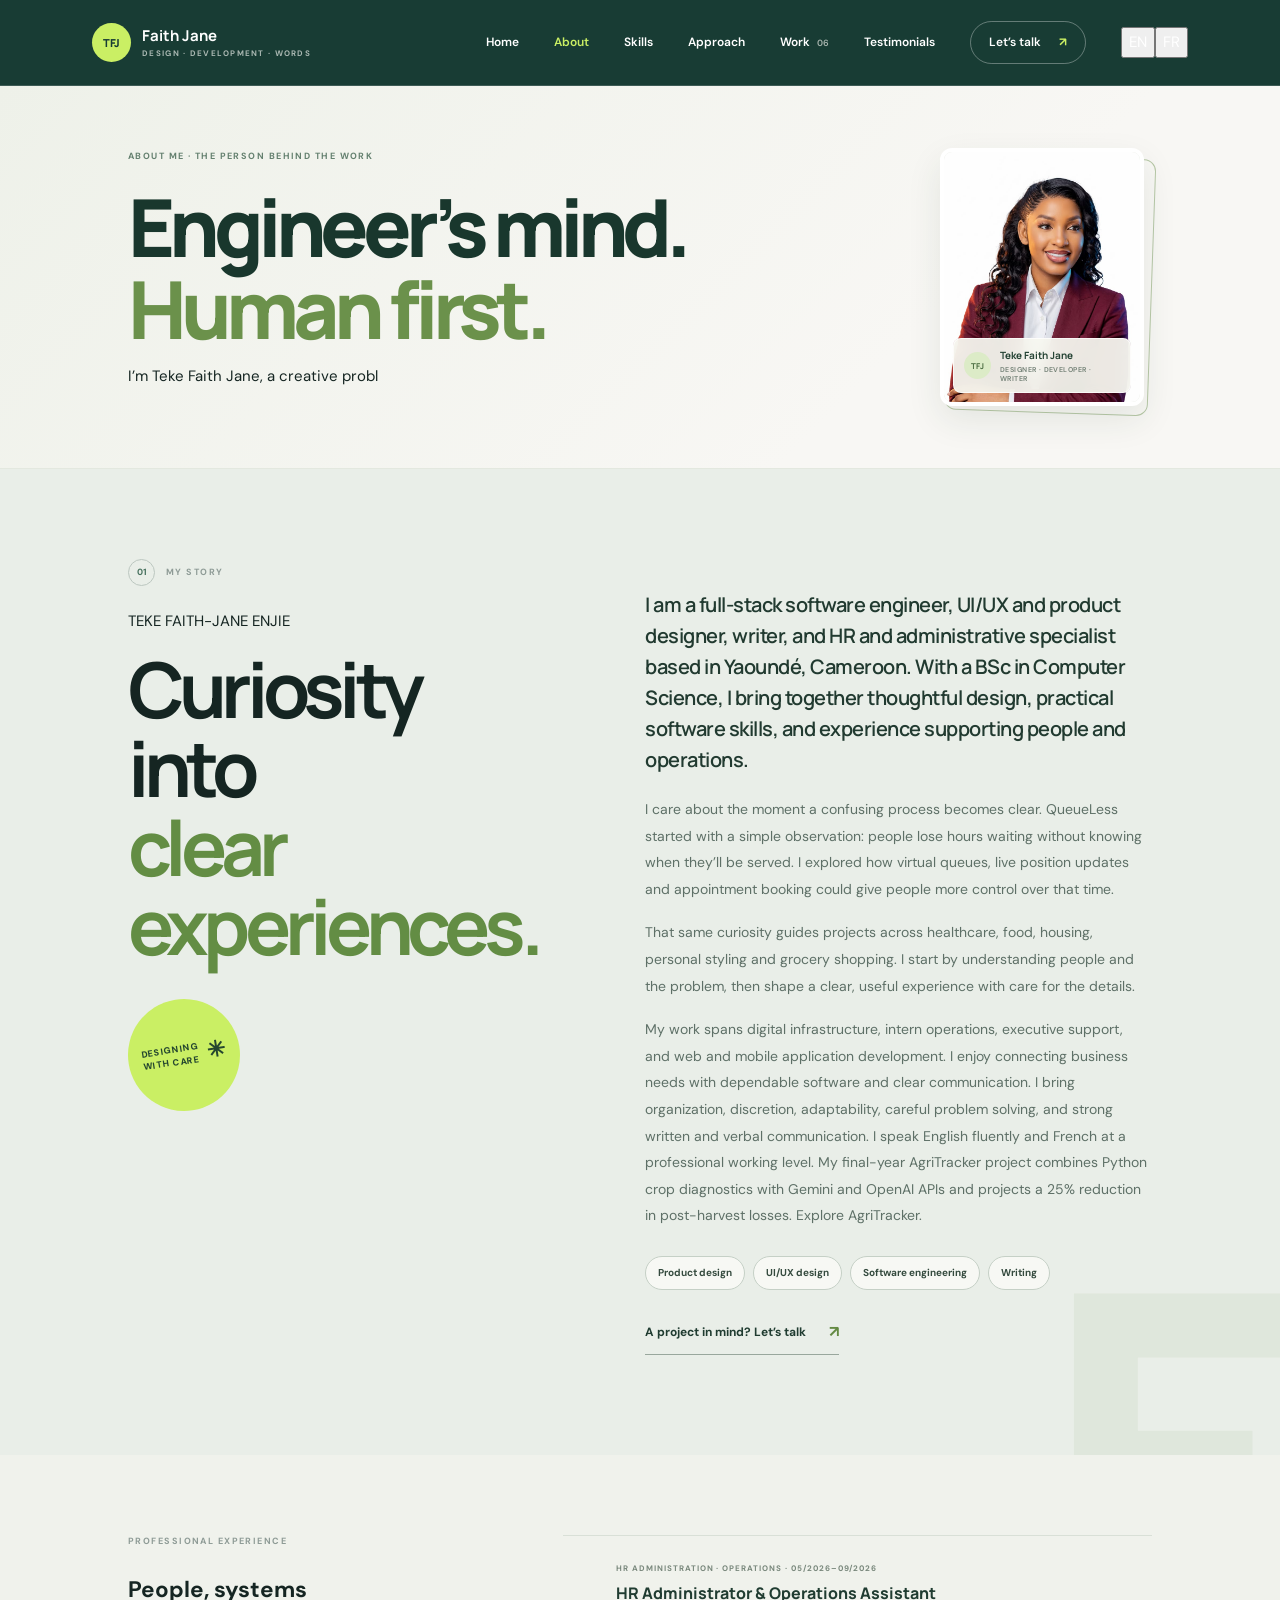
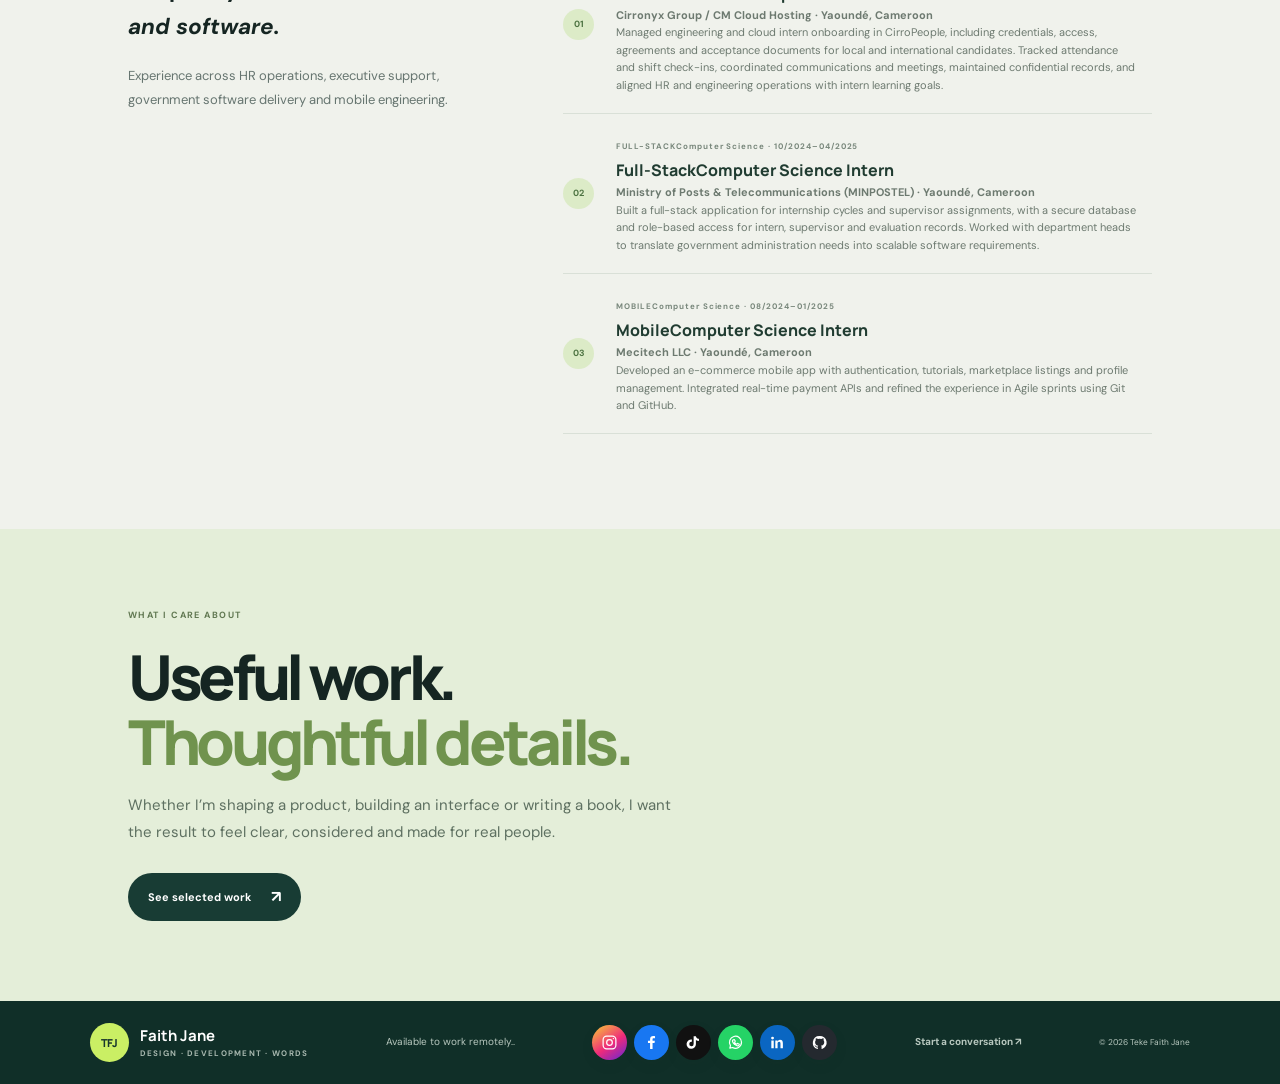
==== about.html @ 8a15871f "Add portfolio website" ====
<!doctype html><html lang="en"><head><meta charset="utf-8"><meta name="viewport" content="width=device-width, initial-scale=1"><meta name="theme-color" content="#183c34"><meta name="description" content="Learn about Teke Faith Jane, herComputer Science, HR administration and operations experience."><title>About — Teke Faith Jane</title><link rel="preconnect" href="https://fonts.googleapis.com"><link rel="preconnect" href="https://fonts.gstatic.com" crossorigin><link href="https://fonts.googleapis.com/css2?family=DM+Sans:wght@400;500;600;700&family=Manrope:wght@400;500;600;700;800&display=swap" rel="stylesheet"><link rel="stylesheet" href="style.css"><script>try{document.documentElement.lang=localStorage.getItem("portfolio-language")==="fr"?"fr":"en-GB"}catch(e){document.documentElement.lang="en-GB"}</script></head><body><header class="site-header"><a class="brand" href="index.html"><span class="brand-mark">TFJ</span><span class="brand-name">Faith Jane<small>DESIGN · DEVELOPMENT · WORDS</small></span></a><button class="menu-toggle" aria-label="Open navigation" aria-expanded="false" aria-controls="site-nav"><span></span><span></span></button><nav class="site-nav" id="site-nav"><a href="index.html">Home</a><a href="about.html" aria-current="page">About</a><a href="skills.html">Skills</a><a href="approach.html">Approach</a><a href="work.html">Work <span>06</span></a><a href="testimonials.html">Testimonials</a><a class="nav-cta" href="contact.html">Let’s talk <b>↗</b></a></nav></header><main><section class="page-hero about-hero"><div class="about-hero-copy"><p class="eyebrow">ABOUT ME · THE PERSON BEHIND THE WORK</p><h1>Engineer’s mind.<br><em>Human first.</em></h1><p class="about-intro-typewriter" aria-label="I&rsquo;m Teke Faith Jane, a creative problem solver working across product design, software development and writing."><span class="typewriter-text" data-fr="Je suis Teke Faith Jane, créative et conceptrice de solutions, spécialisée en design produit, développement logiciel et écriture." aria-hidden="true">I&rsquo;m Teke Faith Jane, a creative problem solver working across product design, software development and writing.</span><span class="typewriter-cursor" aria-hidden="true"></span></p></div><div class="about-profile"><div class="about-profile-orbit"></div><figure class="about-profile-photo"><img src="assets/faith-jane-portrait.jpg" alt="Portrait of Teke Faith Jane, product designer and developer" onerror="this.parentElement.classList.add('portrait-missing')"><figcaption><span>TFJ</span><span>Teke Faith Jane<small>DESIGNER · DEVELOPER · WRITER</small></span></figcaption></figure><span class="about-profile-note">Thoughtful by design <b>✳</b></span></div></section><section class="about section-wrap"><div class="about-heading"><p class="eyebrow"><span class="section-number">01</span> MY STORY</p><p class="about-full-name">TEKE FAITH-JANE ENJIE</p><h2>Curiosity into<br><em>clear experiences.</em></h2><div class="about-stamp"><span>DESIGNING<br>WITH CARE</span><b>✳</b></div></div><div class="about-copy"><p class="about-lead">I am a full-stack software engineer, UI/UX and product designer, writer, and HR and administrative specialist based in Yaoundé, Cameroon. With a BSc in Computer Science, I bring together thoughtful design, practical software skills, and experience supporting people and operations.</p><p>I care about the moment a confusing process becomes clear. QueueLess started with a simple observation: people lose hours waiting without knowing when they’ll be served. I explored how virtual queues, live position updates and appointment booking could give people more control over that time.</p><p>That same curiosity guides projects across healthcare, food, housing, personal styling and grocery shopping. I start by understanding people and the problem, then shape a clear, useful experience with care for the details.</p><p>My work spans digital infrastructure, intern operations, executive support, and web and mobile application development. I enjoy connecting business needs with dependable software and clear communication. I bring organization, discretion, adaptability, careful problem solving, and strong written and verbal communication. I speak English fluently and French at a professional working level. My final-year AgriTracker project  combines Python crop diagnostics with Gemini and OpenAI APIs and projects a 25% reduction in post-harvest losses. <a class="project-inline-link" href="https://agritracker.nichesite.org" target="_blank" rel="noopener noreferrer">Explore AgriTracker</a>.</p><div class="skill-list"><span>Product design</span><span>UI/UX design</span><span>Software engineering</span><span>Writing</span></div><a class="inline-link" href="contact.html">A project in mind? Let’s talk <span>↗</span></a></div></section><section class="experience section-wrap" id="professional-experience"><div><p class="eyebrow">PROFESSIONAL EXPERIENCE</p><h2>People, systems<br><em>and software.</em></h2><p class="heading-note">Experience across HR operations, executive support, government software delivery and mobile engineering.</p></div><div class="experience-list about-experience"><article><span class="experience-mark">01</span><div><small>HR ADMINISTRATION · OPERATIONS · 05/2026–09/2026</small><h3>HR Administrator &amp; Operations Assistant</h3><p><strong>Cirronyx Group / CM Cloud Hosting · Yaoundé, Cameroon</strong></p><p>Managed engineering and cloud intern onboarding in CirroPeople, including credentials, access, agreements and acceptance documents for local and international candidates. Tracked attendance and shift check-ins, coordinated communications and meetings, maintained confidential records, and aligned HR and engineering operations with intern learning goals.</p></div></article><article><span class="experience-mark">02</span><div><small>FULL-STACKComputer Science · 10/2024–04/2025</small><h3>Full-StackComputer Science Intern</h3><p><strong>Ministry of Posts &amp; Telecommunications (MINPOSTEL) · Yaoundé, Cameroon</strong></p><p>Built a full-stack application for internship cycles and supervisor assignments, with a secure database and role-based access for intern, supervisor and evaluation records. Worked with department heads to translate government administration needs into scalable software requirements.</p></div></article><article><span class="experience-mark">03</span><div><small>MOBILEComputer Science · 08/2024–01/2025</small><h3>MobileComputer Science Intern</h3><p><strong>Mecitech LLC · Yaoundé, Cameroon</strong></p><p>Developed an e-commerce mobile app with authentication, tutorials, marketplace listings and profile management. Integrated real-time payment APIs and refined the experience in Agile sprints using Git and GitHub.</p></div></article></div></section><section class="about-callout"><p class="eyebrow">WHAT I CARE ABOUT</p><h2>Useful work.<br><em>Thoughtful details.</em></h2><p>Whether I’m shaping a product, building an interface or writing a book, I want the result to feel clear, considered and made for real people.</p><a class="button button-dark" href="work.html">See selected work <span>↗</span></a></section></main><footer class="site-footer"><a class="brand" href="index.html"><span class="brand-mark">TFJ</span><span class="brand-name">Faith Jane<small>DESIGN · DEVELOPMENT · WORDS</small></span></a><span>Avaliable to work remotely..</span><div class="footer-social" aria-label="Social media profiles"><a class="social-icon icon-instagram" href="https://www.instagram.com/" target="_blank" rel="noopener noreferrer" aria-label="Instagram — update to your profile" title="Instagram"><svg viewBox="0 0 24 24" aria-hidden="true"><rect x="3" y="3" width="18" height="18" rx="5"/><circle cx="12" cy="12" r="4"/><circle class="social-dot" cx="17.5" cy="6.5" r="1"/></svg></a><a class="social-icon icon-facebook" href="https://www.facebook.com/" target="_blank" rel="noopener noreferrer" aria-label="Facebook — update to your profile" title="Facebook"><svg viewBox="0 0 24 24" aria-hidden="true"><path d="M13.5 21v-8.2h2.8l.4-3.2h-3.2V7.5c0-.9.3-1.6 1.6-1.6H17V3.1c-.4-.1-1.4-.2-2.6-.2-2.6 0-4.4 1.6-4.4 4.5v2.2H7v3.2h3V21z"/></svg></a><a class="social-icon icon-tiktok" href="https://www.tiktok.com/" target="_blank" rel="noopener noreferrer" aria-label="TikTok — update to your profile" title="TikTok"><svg viewBox="0 0 24 24" aria-hidden="true"><path d="M15.4 3h-3.2v11.1a3.1 3.1 0 1 1-2.5-3.05V7.8a6.6 6.6 0 1 0 5.7 6.5V8.6a8.1 8.1 0 0 0 4.3 1.3V6.7c-2.3 0-4.1-1.6-4.3-3.7Z"/></svg></a><a class="social-icon icon-whatsapp" href="https://wa.me/237674329913" target="_blank" rel="noopener noreferrer" aria-label="WhatsApp Faith" title="WhatsApp"><svg viewBox="0 0 24 24" aria-hidden="true"><path d="M20.5 11.7a8.5 8.5 0 0 1-12.6 7.4L4 20l.9-3.7a8.5 8.5 0 1 1 15.6-4.6Z"/><path d="M9 8.5c.2-.5.5-.5.8-.5h.5c.2 0 .4.1.5.4l.8 1.8c.1.2.1.4-.1.6l-.6.7c-.2.2-.2.4-.1.6.6 1 1.4 1.8 2.5 2.3.2.1.4.1.6-.1l.8-.9c.2-.2.4-.2.6-.1l1.7.8c.3.1.4.3.4.5 0 .3-.2 1.1-.7 1.5-.5.5-1.2.7-1.9.6-1-.1-2.4-.6-4-2-1.8-1.5-2.8-3.4-3-4.3-.2-.8.1-1.5.5-1.9Z"/></svg></a><a class="social-icon icon-linkedin" href="https://www.linkedin.com/" target="_blank" rel="noopener noreferrer" aria-label="LinkedIn — update to your profile" title="LinkedIn"><svg viewBox="0 0 24 24" aria-hidden="true"><path d="M5 3.8a2 2 0 1 0 0 4 2 2 0 0 0 0-4ZM3.3 9h3.4v11H3.3zm5.6 0h3.2v1.5h.1A3.5 3.5 0 0 1 15.4 8c3.5 0 4.2 2.3 4.2 5.3V20h-3.4v-5.9c0-1.4 0-3.1-1.9-3.1s-2.2 1.5-2.2 3V20H8.9z"/></svg></a><a class="social-icon icon-github" href="https://github.com/" target="_blank" rel="noopener noreferrer" aria-label="GitHub — update to your profile" title="GitHub"><svg viewBox="0 0 24 24" aria-hidden="true"><path d="M12 2.8a9.5 9.5 0 0 0-3 18.5c.5.1.7-.2.7-.5v-1.8c-2.8.6-3.4-1.2-3.4-1.2-.4-1.1-1.1-1.4-1.1-1.4-.9-.6.1-.6.1-.6 1 .1 1.5 1 1.5 1 .9 1.5 2.3 1.1 2.9.8.1-.6.4-1.1.6-1.3-2.2-.3-4.5-1.1-4.5-4.8 0-1.1.4-2 1-2.7-.1-.3-.4-1.3.1-2.7 0 0 .8-.3 2.8 1a9.7 9.7 0 0 1 5.1 0c2-1.3 2.8-1 2.8-1 .5 1.4.2 2.4.1 2.7.6.7 1 1.6 1 2.7 0 3.7-2.3 4.5-4.5 4.8.4.3.7.9.7 1.8v2.7c0 .3.2.6.7.5A9.5 9.5 0 0 0 12 2.8z"/></svg></a></div><a href="contact.html">Start a conversation ↗</a><small>© <span id="year"></span> Teke Faith Jane</small></footer><script src="script.js"></script></body></html>
---- style.css ----
@import url('https://fonts.googleapis.com/css2?family=DM+Sans:wght@400;500;600;700&family=Manrope:wght@400;500;600;700;800&display=swap');
:root{--paper:#f8f7f4;--ink:#152522;--muted:#667570;--line:#d9dfd9;--accent:#caef64;--forest:#183c34;--display:'Manrope',sans-serif;--sans:'DM Sans',sans-serif;--serif:Georgia,serif;color-scheme:light;scroll-behavior:smooth}
*{box-sizing:border-box}body{margin:0;background:var(--paper);color:var(--ink);font:400 15px/1.65 var(--sans);-webkit-font-smoothing:antialiased}a{color:inherit;text-decoration:none}button,input,textarea{font:inherit}button{color:inherit}.site-header{position:absolute;z-index:10;top:0;left:0;width:100%;height:86px;display:flex;align-items:center;justify-content:space-between;padding:0 clamp(24px,7.2vw,112px);border-bottom:1px solid #ffffff29;color:#fff}.brand{display:flex;align-items:center;gap:11px}.brand-mark{width:39px;height:39px;display:grid;place-items:center;border-radius:50%;background:var(--accent);color:var(--forest);font:800 11px var(--display);letter-spacing:-.05em}.brand-name{font:700 15px/1.15 var(--display)}.brand-name small{display:block;margin-top:4px;color:#aab8b2;font:700 8px var(--sans);letter-spacing:.16em}.site-nav{display:flex;align-items:center;gap:35px}.site-nav>a{font-size:12px;font-weight:600;transition:color .2s}.site-nav>a:hover{color:var(--accent)}.site-nav>a span{margin-left:4px;color:#a9b5af;font-size:9px}.site-nav .nav-cta{padding:11px 18px;border:1px solid #ffffff54;border-radius:30px}.nav-cta b{margin-left:15px;color:var(--accent)}.menu-toggle{display:none}
.hero{position:relative;min-height:710px;display:grid;grid-template-columns:1.05fr .95fr;align-items:center;gap:5%;padding:135px clamp(24px,10vw,155px) 100px;overflow:hidden;background:var(--forest);color:#fff}.hero:before{content:'';position:absolute;inset:0;background:radial-gradient(ellipse at 82% 46%,#316354 0,transparent 43%),linear-gradient(125deg,transparent 58%,#102c25 58%);pointer-events:none}.hero-content,.hero-art{position:relative;z-index:1}.eyebrow{margin:0 0 23px;color:#8e9b96;font:700 9px/1.5 var(--sans);letter-spacing:.16em}.hero-eyebrow{color:#d2ddd7}.status-dot{display:inline-block;width:7px;height:7px;margin-right:7px;border-radius:50%;background:var(--accent);box-shadow:0 0 0 4px #caef6425}.hero-eyebrow i{margin:0 8px;color:#789088;font-style:normal}.hero h1{max-width:680px;margin:0;font:700 clamp(58px,7.2vw,102px)/.99 var(--display);letter-spacing:-.075em}.hero h1 em{color:var(--accent);font-style:normal}.hero-lede{max-width:520px;margin:26px 0 0;color:#c1ceca;font-size:16px;line-height:1.8}.hero-lede strong{color:white}.hero-actions{display:flex;flex-wrap:wrap;gap:12px;margin-top:31px}.button{min-height:48px;display:inline-flex;align-items:center;justify-content:center;gap:20px;padding:0 19px;border:1px solid transparent;border-radius:30px;font-size:11px;font-weight:700;transition:transform .25s,background .25s,color .25s,box-shadow .25s;cursor:pointer}.button:hover{transform:translateY(-3px);box-shadow:0 12px 28px #0003}.button span{font-size:16px}.button-lime{background:var(--accent);color:#183c34}.button-lime:hover{background:#daf791}.button-outline{border-color:#ffffff55;color:#fff}.button-outline:hover{background:#ffffff12}.hero-foot{display:flex;flex-wrap:wrap;gap:24px;margin-top:48px;color:#9db0a8;font-size:9px;font-weight:700;letter-spacing:.12em}.hero-art{min-height:480px;display:flex;align-items:center;justify-content:center}.hero-shape{position:absolute}.shape-a{width:min(34vw,390px);height:min(34vw,390px);right:2%;top:9%;border-radius:49% 51% 63% 37%/43% 43% 57% 57%;background:var(--accent);animation:shape-pulse 9s ease-in-out infinite}.shape-b{width:110px;height:110px;left:2%;bottom:5%;border:1px solid #ffffff6b;border-radius:50%;animation:orbit 22s linear infinite}.portrait-card{position:relative;z-index:1;width:min(73%,340px);height:430px;overflow:hidden;border:7px solid #ffffff1b;border-radius:170px 170px 14px 14px;background:#285247;box-shadow:0 28px 80px #071a15a3;animation:hero-enter .9s .08s both cubic-bezier(.2,.75,.25,1)}.portrait-card img{display:block;width:100%;height:100%;object-fit:cover;object-position:center 30%}.portrait-card.empty{display:grid;place-items:center;background:linear-gradient(145deg,#dff28b,#b1d97e 45%,#477865)}.portrait-card.empty .slot-label{display:grid;color:#1a3e33;font:700 14px var(--display)}.portrait-card.empty .slot-label small{color:#416653}.portrait-card.empty img{display:none}.hero-note{position:absolute;z-index:2;display:flex;align-items:center;gap:10px;padding:12px 15px;border:1px solid #ffffff45;border-radius:12px;background:#f8f7f1;color:var(--ink);box-shadow:0 14px 35px #071a1555;font-size:11px;line-height:1.5}.note-degree{top:69px;left:0;transform:rotate(-4deg)}.note-human{right:-3%;bottom:48px;transform:rotate(3deg)}.note-icon{width:29px;height:29px;display:grid;place-items:center;border-radius:50%;background:#e6f2c8;color:#466126;font-size:18px}.note-human .note-icon{background:#e6f2c8}.hero-note b{font-weight:700}.hero-index{position:absolute;top:8px;right:0;color:#b2c0ba;font-size:10px;font-weight:700;letter-spacing:.1em}.hero-index i{color:var(--accent);font-style:normal}.scroll-cue{position:absolute;bottom:26px;left:clamp(25px,10vw,155px);display:flex;align-items:center;gap:10px;color:#a9bab3;font-size:8px;letter-spacing:.15em;font-weight:700}.scroll-cue span{width:25px;height:1px;background:var(--accent)}
.expertise-strip{overflow:hidden;padding:16px 0;background:var(--accent);color:#203c31}.expertise-track{display:flex;align-items:center;gap:28px;width:max-content;min-width:max-content;margin:auto;font-size:9px;font-weight:800;letter-spacing:.15em;animation:marquee 32s linear infinite}.expertise-track i{color:#698442;font-size:17px;font-style:normal}.section-wrap{padding-right:clamp(24px,10vw,155px);padding-left:clamp(24px,10vw,155px)}.work{padding-top:112px;padding-bottom:126px;background:var(--paper)}.section-heading{display:flex;align-items:end;justify-content:space-between;gap:35px;margin-bottom:45px}.section-heading .eyebrow,.about .eyebrow{display:flex;align-items:center;gap:11px}.section-number{width:27px;height:27px;display:inline-grid;place-items:center;border:1px solid #bcc7c0;border-radius:50%;color:#47715e;font-size:9px;letter-spacing:0}.heading-year{margin-left:6px;color:#969f99;font-size:9px}.section-heading h2,.about-heading h2{margin:0;font:700 clamp(46px,6vw,78px)/1.03 var(--display);letter-spacing:-.075em}.section-heading h2 em,.about-heading h2 em{color:#638d44;font-style:normal}.heading-note{max-width:340px;margin:0 0 4px;color:var(--muted);font-size:13px;line-height:1.85}.project-grid{display:grid;grid-template-columns:repeat(2,minmax(0,1fr));gap:38px 25px}.project-card{display:block;width:100%;padding:0;border:0;background:transparent;text-align:left;cursor:pointer;animation:card-in .7s both;animation-delay:calc(var(--card-index,0)*90ms)}.project-card:nth-child(2){--card-index:1}.project-card:nth-child(3){--card-index:2}.project-card:nth-child(4){--card-index:3}.project-card:nth-child(5){--card-index:4}.project-card:nth-child(6){--card-index:5}.card-art{position:relative;display:flex;width:100%;height:365px;align-items:center;justify-content:center;gap:clamp(15px,2.5vw,32px);padding:23px;overflow:hidden;border:1px solid #1728220b;border-radius:20px;background:#e5e9da;transition:transform .4s,box-shadow .4s}.card-art:after{content:'';position:absolute;width:250px;height:250px;right:-85px;top:-110px;border:1px solid #183c3422;border-radius:50%;box-shadow:0 0 0 24px #183c3405,0 0 0 49px #183c3405;pointer-events:none}.project-card:hover .card-art{transform:translateY(-5px);box-shadow:0 25px 50px #173c3018}.lavender .card-art{background:#e1e3f2}.peach .card-art{background:#f2e2d9}.orange .card-art{background:#f4e4cc}.blue .card-art{background:#dce9e8}.pink .card-art{background:#f0e2e6}.green .card-art{background:#e3ead7}.cover-slot{position:relative;z-index:1;display:block;flex:0 0 auto;width:fit-content;max-width:44%;height:auto;margin:0;overflow:visible;background:transparent}.cover-slot img{position:static;display:block;width:auto;height:auto;max-width:100%;max-height:310px;margin:0;object-fit:contain;filter:drop-shadow(0 15px 14px #17282222);transition:transform .5s}.project-card:hover .cover-slot img{transform:translateY(-4px) rotate(-1deg)}.cover-slot.empty{width:44%;height:310px;flex:0 0 44%;overflow:hidden;border-radius:13px;background:#d6dbcc}.image-slot.empty img{display:none}.slot-label{display:none;position:absolute;inset:0;place-content:center;padding:14px;text-align:center;color:#62716a;font-size:12px;line-height:1.6}.slot-label small{font-size:9px;overflow-wrap:anywhere;color:#89938d}.image-slot.empty .slot-label{display:grid}.card-story{position:relative;z-index:1;display:flex;flex:1;min-width:0;flex-direction:column;align-items:flex-start;justify-content:center;gap:14px;text-align:left}.card-story>small{color:#687a71;font:700 9px/1.4 var(--sans);letter-spacing:.14em}.card-story>b{max-width:15ch;color:#19352c;font:800 clamp(20px,2vw,27px)/1.16 var(--display);letter-spacing:-.055em}.card-highlights{display:grid;gap:7px}.card-highlights i{color:#52665c;font:500 11px/1.5 var(--sans);font-style:normal}.card-highlights i:before{content:"";display:inline-block;width:5px;height:5px;margin-right:8px;border-top:1px solid #668c43;border-right:1px solid #668c43;transform:rotate(45deg);vertical-align:2px}.card-story>em{margin-top:2px;padding:0 0 7px;border-bottom:1px solid #183c3466;color:#17382e;font:700 10px/1 var(--sans);font-style:normal}.card-story>em span{padding-left:12px;color:#628842}.card-info{display:grid;grid-template-columns:1fr auto;align-items:center;padding:14px 3px 0}.card-info small{display:block;margin-bottom:5px;color:#798780;font-size:9px;font-weight:700;letter-spacing:.12em}.card-info b{font:800 23px var(--display);letter-spacing:-.06em}.card-arrow{grid-column:2;grid-row:1/3;color:#4b7858;font-size:19px;transition:transform .2s}.project-card:hover .card-arrow{transform:translate(4px,-4px)}.card-info em{grid-column:1;padding-top:3px;color:#718078;font-size:12px;font-style:normal}
.about{position:relative;display:grid;grid-template-columns:.9fr 1.1fr;gap:10%;padding-top:112px;padding-bottom:120px;overflow:hidden;background:#e9eee8}.about:after{content:'F';position:absolute;right:-10px;bottom:-185px;color:#dfe7dc;font:800 470px/.8 var(--display);pointer-events:none}.about-heading,.about-copy{position:relative;z-index:1}.about-stamp{width:112px;height:112px;display:flex;align-items:center;justify-content:center;gap:8px;margin-top:34px;border-radius:50%;background:var(--accent);color:#24462f;font-size:9px;font-weight:800;line-height:1.4;letter-spacing:.08em;transform:rotate(-9deg)}.about-stamp b{font-size:22px}.about-copy{max-width:600px;padding-top:30px}.about-copy p{margin:0 0 17px;color:#5e7067;font-size:14px;line-height:1.9}.about-copy .about-lead{margin-bottom:21px;color:#213a30;font:600 20px/1.55 var(--display);letter-spacing:-.025em}.skill-list{display:flex;flex-wrap:wrap;gap:8px;margin-top:27px}.skill-list span{padding:8px 12px;border:1px solid #c5d0c6;border-radius:30px;background:#f7f8f4;color:#344a3e;font-size:10px;font-weight:700}.inline-link{display:inline-flex;align-items:center;gap:23px;margin-top:29px;padding-bottom:8px;border-bottom:1px solid #99a79d;color:#203c31;font-size:12px;font-weight:700}.inline-link span{color:#648a43;font-size:16px}
.approach{padding-top:110px;padding-bottom:125px;background:#183c34;color:#fff}.approach .section-heading .eyebrow{color:#b1c3ba}.approach .section-number{border-color:#ffffff50;color:var(--accent)}.approach .section-heading h2 em{color:var(--accent)}.approach .heading-note{color:#bdc9c3}.approach-grid{display:grid;grid-template-columns:repeat(4,minmax(0,1fr));border-top:1px solid #ffffff35;border-bottom:1px solid #ffffff35}.approach-grid article{position:relative;min-height:225px;padding:22px 20px 25px 0;border-right:1px solid #ffffff35}.approach-grid article+article{padding-left:20px}.approach-grid article:last-child{border-right:0}.approach-index{width:31px;height:31px;display:inline-grid;place-items:center;border-radius:50%;background:#ffffff16;color:var(--accent);font-size:10px;font-weight:700}.approach-symbol{float:right;color:var(--accent);font-size:22px}.approach-grid h3{margin:40px 0 9px;font:700 20px var(--display);letter-spacing:-.04em}.approach-grid p{max-width:220px;margin:0;color:#c0cdc6;font-size:12px;line-height:1.8}
.contact{padding:105px clamp(24px,10vw,155px);background:#d9ecb2;color:#19372d}.contact .eyebrow{color:#546d4f}.contact .section-number{border-color:#93ad77;color:#33563d}.contact-inner{display:grid;grid-template-columns:1fr .78fr;align-items:center;gap:10%}.contact h2{margin:0;font:800 clamp(53px,6.5vw,84px)/.98 var(--display);letter-spacing:-.08em}.contact h2 em{color:#6d9650;font-style:normal}.contact-copy>p:not(.eyebrow){max-width:430px;margin:23px 0;color:#526c57;font-size:14px;line-height:1.8}.contact-email{display:inline-block;margin-top:9px;padding-bottom:7px;border-bottom:1px solid #8da675;font:700 20px var(--display);letter-spacing:-.03em}.contact-email span{padding-left:17px}.contact-meta{display:flex;flex-direction:column;gap:8px;margin-top:26px;color:#566e58;font-size:11px}.contact-meta a{font-weight:700;color:#19372d}.contact-form{padding:28px 30px 24px;border:1px solid #19372d18;border-radius:17px;background:#fbfcf8;color:#19372d;box-shadow:0 22px 60px #3d61301e}.form-heading{display:flex;align-items:center;justify-content:space-between;margin:0 0 14px;font:800 20px var(--display);letter-spacing:-.04em}.form-heading span{color:#668e4b;font-size:22px}.contact-form label{display:block;margin:15px 0 6px;color:#586c60;font-size:10px;font-weight:700}.contact-form input,.contact-form textarea{display:block;width:100%;padding:10px 0;border:0;border-bottom:1px solid #d9e0d7;border-radius:0;outline:none;resize:vertical;background:transparent;color:#19372d;font-size:13px}.contact-form input:focus,.contact-form textarea:focus{border-color:#71934f}.contact-form textarea{min-height:78px}.contact-form .button{margin-top:18px}.form-note{margin:12px 0 0;color:#78847b;font-size:10px;line-height:1.6}.site-footer{display:flex;align-items:center;justify-content:space-between;gap:20px;padding:22px clamp(22px,7vw,110px);background:#102f28;color:#b8c8bf;font-size:10px}.site-footer .brand-name{color:#fff}.site-footer .brand-name small{color:#a8b8af}.site-footer .brand-mark{background:var(--accent);color:#19372d}.site-footer>a:not(.brand){font-weight:700}
.project-dialog{position:fixed;width:min(1080px,94vw);max-width:none;height:min(92vh,1000px);max-height:none;margin:auto;padding:0;overflow:auto;border:1px solid #dbe4dc;border-radius:18px;background:var(--paper);color:var(--ink);box-shadow:0 30px 110px #081c1680}.project-dialog::backdrop{background:#102d26d9;backdrop-filter:blur(8px)}.dialog-close{position:sticky;top:13px;z-index:5;float:right;width:42px;height:42px;margin:13px 13px -55px 0;border:0;border-radius:50%;background:var(--accent);color:#19372d;font-size:23px;cursor:pointer;transition:transform .25s}.dialog-close:hover{transform:rotate(90deg)}.case-hero{padding:67px clamp(27px,5.3vw,76px) 42px;background:#e9eee8!important}.case-hero h2{margin:0;font:800 clamp(48px,7vw,83px)/.98 var(--display);letter-spacing:-.08em}.case-hero h2 em{color:#648a43;font:700  .62em/1.2 var(--display);font-style:normal}.case-hero>p:not(.eyebrow){max-width:720px;color:#61736a;font-size:14px;line-height:1.8}.case-role{display:inline-block;margin-top:10px;color:#738179;font-size:10px}.case-body{padding:43px clamp(27px,5.3vw,76px) 58px}.case-overview{display:grid;grid-template-columns:.8fr 1.2fr;gap:9%;padding:25px 0;border-bottom:1px solid var(--line)}.case-overview h3{max-width:380px;margin:0;font:800 30px/1.12 var(--display);letter-spacing:-.06em}.case-overview>p,.case-note>p:last-child{margin:0;color:#65766d;font-size:13px;line-height:1.85}.case-columns{display:grid;grid-template-columns:1fr 1fr;gap:9%;padding:31px 0}.flow-list{padding:0;margin:0;list-style:none}.flow-list li{padding:10px 0;border-bottom:1px solid var(--line);font-size:12px}.flow-list li span{margin-right:15px;color:#668a48;font-size:10px;font-weight:700}.case-note{padding:21px;border-radius:12px;background:#e9eee8}.case-note .eyebrow{margin-bottom:10px}.gallery-head{margin:26px 0 20px}.gallery-head .eyebrow{margin-bottom:9px}.gallery-head h3{margin:0;font:800 clamp(27px,3vw,36px) var(--display);letter-spacing:-.05em}.screen-group{margin:34px 0 45px}.screen-group>header{margin:0 0 17px;padding:15px 0 0;border-top:1px solid var(--line)}.screen-group>header .eyebrow{margin:0 0 5px;color:var(--ink);font-size:13px;letter-spacing:.02em}.screen-group>header>p:last-child{max-width:650px;margin:0;color:#737f78;font-size:13px;line-height:1.7}.screen-gallery{display:grid;grid-template-columns:repeat(2,minmax(0,1fr));align-items:start;gap:16px}.screen-card{min-width:0;margin:0;padding:15px;border:1px solid #e0e6df;border-radius:12px;background:#fff;box-shadow:0 6px 20px #173c3009}.screen-card figcaption{display:flex;align-items:center;gap:11px;min-height:37px;padding:0 0 10px}.screen-card figcaption>span{width:25px;height:25px;display:grid;place-items:center;flex:0 0 25px;border-radius:50%;background:#e7efd9;color:#4a7040;font-size:9px;font-weight:700}.screen-card figcaption b{font-size:14px;font-weight:700;line-height:1.35}.screen-slot{position:relative;display:block;width:fit-content;max-width:100%;height:auto;max-height:420px;margin:0 auto;overflow:visible;background:transparent}.screen-slot img{position:static;display:block;width:auto;height:auto;max-width:100%;max-height:420px;margin:0 auto;object-fit:contain}.screen-description{max-width:58ch;margin:12px 0 7px;color:#69776f;font-size:12px;line-height:1.7}.upload-path{display:inline-block;max-width:100%;padding:4px 7px;border-radius:5px;background:#eff2ec;color:#66746c;font:10px/1.5 var(--sans);overflow-wrap:anywhere}.screen-slot.empty{width:100%;height:260px;overflow:hidden;border-radius:8px;background:linear-gradient(145deg,#e9eee8,#dfe6dc)}.screen-slot.empty .slot-label{display:grid}.case-contact{margin-top:10px}.button-dark{background:#183c34;color:white}.button-dark:hover{background:#28584b}
.reveal-on-scroll{opacity:0;transform:translateY(22px);transition:opacity .7s ease var(--reveal-delay,0ms),transform .7s cubic-bezier(.2,.75,.25,1) var(--reveal-delay,0ms)}.reveal-on-scroll.is-visible{opacity:1;transform:translateY(0)}@keyframes hero-enter{from{opacity:0;transform:translateY(22px) scale(.98)}to{opacity:1;transform:translateY(0) scale(1)}}@keyframes orbit{to{transform:rotate(360deg)}}@keyframes shape-pulse{0%,100%{transform:scale(1);border-radius:49% 51% 63% 37%/43% 43% 57% 57%}50%{transform:scale(1.055);border-radius:40% 60% 58% 42%/53% 40% 60% 47%}}@keyframes card-in{from{opacity:0;transform:translateY(17px)}to{opacity:1;transform:translateY(0)}}@keyframes marquee{to{transform:translateX(-50%)}}
@media(max-width:900px){.hero{grid-template-columns:1fr 1fr;padding-left:6vw;padding-right:6vw;gap:2%}.hero h1{font-size:clamp(55px,7.7vw,82px)}.hero-art{min-height:420px}.shape-a{width:330px;height:330px}.portrait-card{width:min(77%,300px);height:370px}.note-human{right:0}.section-wrap{padding-left:6vw;padding-right:6vw}.contact{padding-left:6vw;padding-right:6vw}.contact-inner{gap:6%}.card-art{height:330px;padding:16px;gap:14px}.cover-slot img{max-height:285px}.cover-slot.empty{height:285px}}
@media(max-width:700px){.site-header{height:68px;padding:0 20px}.menu-toggle{display:flex;width:42px;height:42px;flex-direction:column;justify-content:center;gap:6px;padding:10px;border:1px solid #ffffff50;border-radius:50%;background:transparent;cursor:pointer}.menu-toggle span{display:block;width:20px;height:2px;background:#fff}.site-nav{display:none;position:absolute;top:67px;left:0;right:0;z-index:4;align-items:stretch;gap:0;padding:8px 20px 19px;border-bottom:1px solid var(--line);background:var(--paper);color:var(--ink);box-shadow:0 15px 25px #17181b12}.site-nav.nav-open{display:flex;flex-direction:column}.site-nav>a{padding:14px 4px;border-bottom:1px solid #e4e8e2}.site-nav .nav-cta{margin-top:12px;padding:13px 16px;border:1px solid #cad4cb}.hero{min-height:0;grid-template-columns:1fr;gap:10px;padding:105px 24px 68px}.hero h1{font-size:clamp(57px,12.8vw,83px)}.hero-lede{font-size:15px}.hero-foot{flex-direction:column;gap:9px;margin-top:29px}.hero-art{min-height:365px;margin-top:5px}.shape-a{width:min(78vw,330px);height:min(78vw,330px);right:7%;top:3%}.shape-b{width:75px;height:75px;bottom:8%}.portrait-card{width:min(70%,275px);height:315px}.note-degree{top:39px;left:0}.note-human{right:0;bottom:27px}.hero-index{right:1%;top:0}.scroll-cue{left:24px;bottom:18px}.expertise-strip{padding:13px 0}.expertise-track{gap:18px;font-size:8px;animation-duration:23s}.section-wrap{padding-right:23px;padding-left:23px}.work,.approach{padding-top:79px;padding-bottom:85px}.section-heading{align-items:flex-start;flex-direction:column;gap:16px;margin-bottom:29px}.section-heading h2,.about-heading h2{font-size:clamp(43px,10vw,63px)}.heading-note{font-size:13px}.project-grid{grid-template-columns:1fr;gap:30px}.card-art{height:330px;padding:15px;gap:13px}.cover-slot{max-width:43%}.cover-slot img{max-height:284px}.cover-slot.empty{width:43%;height:284px;flex-basis:43%}.card-story{gap:10px}.card-story>b{font-size:20px}.card-highlights i{font-size:10px}.about{grid-template-columns:1fr;gap:6px;padding:78px 23px 83px}.about-copy{padding-top:10px}.about-copy .about-lead{font-size:18px}.about-copy p{font-size:13px}.about-stamp{width:90px;height:90px;margin-top:23px;font-size:8px}.about:after{font-size:300px;bottom:-110px}.approach-grid{grid-template-columns:1fr 1fr}.approach-grid article,.approach-grid article+article{min-height:205px;padding:17px 12px 20px 0;border-right:0;border-bottom:1px solid #ffffff2b}.approach-grid article:nth-child(even){padding-left:14px;border-left:1px solid #ffffff2b}.approach-grid article:nth-last-child(-n+2){border-bottom:0}.approach-grid h3{margin-top:25px;font-size:17px}.approach-grid p{font-size:11px}.contact{padding:72px 23px}.contact-inner{grid-template-columns:1fr;gap:31px}.contact h2{font-size:clamp(49px,11vw,69px)}.contact-form{padding:23px 21px}.site-footer{flex-wrap:wrap;padding:21px 20px;gap:14px}.site-footer>span{order:3;width:100%}.site-footer>small{margin-left:auto}.project-dialog{width:96vw;height:94vh;border-radius:13px}.case-hero{padding:52px 22px 29px}.case-hero h2{font-size:clamp(43px,10vw,62px)}.case-body{padding:30px 22px 46px}.case-overview,.case-columns{grid-template-columns:1fr;gap:18px}.case-overview h3{font-size:24px}.screen-gallery{grid-template-columns:1fr;gap:12px}.screen-card{padding:12px}.screen-slot,.screen-slot img{max-height:400px}.screen-group{margin:28px 0 38px}}
@media(max-width:430px){.hero-actions{align-items:flex-start;flex-direction:column}.hero-actions .button{width:min(100%,290px)}.hero-art{min-height:335px}.portrait-card{height:290px}.hero-note{padding:10px 11px;font-size:10px}.card-art{height:300px;padding:12px;gap:9px}.card-story{gap:8px}.card-story>b{font-size:17px}.card-highlights i{font-size:9px}.card-story>small{font-size:8px}.card-info small{font-size:8px}.contact-meta{font-size:10px}}
@media(prefers-reduced-motion:reduce){*,*::before,*::after{scroll-behavior:auto!important;animation-duration:.01ms!important;animation-iteration-count:1!important;transition-duration:.01ms!important}.reveal-on-scroll{opacity:1;transform:none}}

/* Interior pages */
.site-header{position:relative;background:var(--forest)}.site-nav a[aria-current="page"]{color:var(--accent)}.page-hero{padding:88px clamp(24px,10vw,155px) 80px;background:linear-gradient(135deg,#eef1e9,#f8f7f4 70%);border-bottom:1px solid #e3e8df}.page-hero .eyebrow{color:#64806f}.page-hero h1{margin:0;color:#19372d;font:800 clamp(48px,7vw,84px)/1.02 var(--display);letter-spacing:-.075em}.page-hero h1 em{color:#6b914b;font-style:normal}.page-hero>p:last-child{max-width:620px;margin:23px 0 0;color:#63746a;font-size:16px;line-height:1.8}.home-intro{padding-top:85px;padding-bottom:100px}.home-intro h2{margin:0;font:800 clamp(42px,6vw,70px)/1.04 var(--display);letter-spacing:-.07em}.home-intro h2 em{color:#678d47;font-style:normal}.home-intro>.heading-note{max-width:570px;margin-top:20px}.home-links{display:grid;grid-template-columns:repeat(3,1fr);gap:14px;margin-top:38px}.home-links a{display:flex;align-items:center;justify-content:space-between;padding:18px 20px;border:1px solid var(--line);border-radius:12px;background:#fff;font-size:13px;font-weight:700;transition:transform .2s,box-shadow .2s}.home-links a:hover{transform:translateY(-3px);box-shadow:0 12px 30px #173c3010}.home-links b{color:#6a904a}.about{padding-top:90px;padding-bottom:100px}.about-callout{padding:80px clamp(24px,10vw,155px);background:#e4eed9}.about-callout .eyebrow{color:#617852}.about-callout h2,.education h2,.toolkit h2{margin:0;font:800 clamp(40px,5vw,62px)/1.04 var(--display);letter-spacing:-.07em}.about-callout h2 em,.education h2 em,.toolkit h2 em{color:#70934e;font-style:normal}.about-callout>p:not(.eyebrow){max-width:560px;margin:18px 0 27px;color:#5e7061;line-height:1.8}.button-dark{background:#183c34;color:#fff}.button-dark:hover{background:#28584b}.services{padding-top:88px;padding-bottom:100px}.services .section-heading{align-items:end}.service-grid{display:grid;grid-template-columns:repeat(3,minmax(0,1fr));gap:15px}.service-grid article,.education-card{padding:24px;border:1px solid #e1e6df;border-radius:15px;background:#fff;transition:transform .25s,box-shadow .25s}.service-grid article:hover,.education-card:hover{transform:translateY(-4px);box-shadow:0 16px 36px #173c3010}.service-icon{width:43px;height:43px;display:grid;place-items:center;margin-bottom:22px;border-radius:50%;background:#eaf1df;color:#4e7344;font:700 17px var(--display)}.service-grid .eyebrow{margin:0 0 8px;color:#71816f;font-size:8px}.service-grid h3,.education-card h3{margin:0;color:#1d392f;font:750 19px/1.3 var(--display);letter-spacing:-.035em}.service-grid article>p:not(.eyebrow),.education-card p{min-height:78px;color:#68776e;font-size:12px;line-height:1.75}.service-grid article>a{display:inline-flex;gap:12px;margin-top:7px;color:#3f6746;font-size:11px;font-weight:700}.service-grid article>a b{color:#a77d10}.toolkit{padding:78px 0 84px;background:#183c34;color:#fff}.toolkit .eyebrow{color:#b7c8bc}.toolkit h2{color:#fff}.toolkit h2 em{color:var(--accent)}.toolkit .heading-note{color:#bdc9c2}.tool-grid{display:grid;grid-template-columns:repeat(5,minmax(0,1fr));gap:12px;margin:30px 0 8px}.tool-grid>div{min-height:155px;display:flex;flex-direction:column;align-items:center;justify-content:center;padding:18px 12px;border:1px solid #ffffff24;border-radius:13px;background:#ffffff0a;text-align:center}.tool-grid>div>span{width:38px;height:38px;display:grid;place-items:center;margin-bottom:11px;border-radius:50%;background:var(--accent);color:#214330;font:800 10px var(--display)}.tool-grid b{font:700 13px var(--display)}.tool-grid small{margin-top:5px;color:#b8c8be;font-size:10px}.toolkit .inline-link{color:white;border-color:#ffffff50}.education{display:grid;grid-template-columns:1fr 1fr;align-items:center;gap:8%;padding-top:85px;padding-bottom:95px}.education-card .service-icon{margin:0 0 19px}.education-card>small{display:block;margin-bottom:8px;color:#728075;font-size:9px;font-weight:700;letter-spacing:.12em}.education-card p{min-height:0;margin-bottom:14px}.education-note{color:#818d84;font-size:10px}.approach-page{padding-top:78px;padding-bottom:84px}.approach-page.approach{background:#183c34}.approach-values{padding-top:75px;padding-bottom:90px}.approach-values>.eyebrow{color:#748273}.value-grid{display:grid;grid-template-columns:repeat(3,1fr);gap:14px;margin:21px 0 30px}.value-grid article{padding:22px;border-top:1px solid var(--line)}.value-grid article>b{color:#789953;font-size:10px}.value-grid h3{margin:13px 0 6px;font:750 21px var(--display)}.value-grid p{margin:0;color:#69776d;font-size:12px;line-height:1.75}.approach-values>.button{color:#183c34}.work-page{padding-top:32px;padding-bottom:105px}.contact-page{padding-top:78px;padding-bottom:90px}.contact-page .contact-inner{max-width:1160px;margin:auto}.social-placeholder{margin-top:35px;padding-top:18px;border-top:1px solid #adc397}.social-placeholder .eyebrow{margin:0 0 7px;font-size:8px}.social-placeholder>span{color:#6a806a;font-size:11px}
@media(max-width:900px){.service-grid{grid-template-columns:repeat(2,minmax(0,1fr))}.tool-grid{grid-template-columns:repeat(3,minmax(0,1fr))}.page-hero{padding-left:6vw;padding-right:6vw}}
@media(max-width:700px){.page-hero{padding:61px 23px 56px}.page-hero h1{font-size:clamp(43px,11vw,65px)}.page-hero>p:last-child{font-size:14px}.home-intro{padding-top:66px;padding-bottom:75px}.home-links{grid-template-columns:1fr}.about{padding-top:65px;padding-bottom:70px}.about-callout{padding:65px 23px}.services{padding-top:65px;padding-bottom:75px}.services .section-heading{align-items:flex-start}.service-grid{grid-template-columns:1fr}.service-grid article>p:not(.eyebrow){min-height:0}.toolkit{padding:62px 0}.tool-grid{grid-template-columns:repeat(2,minmax(0,1fr))}.education{grid-template-columns:1fr;gap:23px;padding-top:65px;padding-bottom:70px}.approach-page{padding-top:60px;padding-bottom:65px}.approach-values{padding-top:58px;padding-bottom:70px}.value-grid{grid-template-columns:1fr}.work-page{padding-top:23px;padding-bottom:76px}.contact-page{padding:57px 23px 70px}}
.experience{display:grid;grid-template-columns:.75fr 1.25fr;gap:8%;padding-top:80px;padding-bottom:95px;background:#f0f2ec}.experience-list{border-top:1px solid #d9e0d7}.experience-list article{display:grid;grid-template-columns:38px 1fr auto;align-items:center;gap:15px;padding:18px 0;border-bottom:1px solid #d9e0d7}.experience-mark{width:31px;height:31px;display:grid;place-items:center;border-radius:50%;background:#dcebc7;color:#4d7342;font-size:9px;font-weight:700}.experience-list small{color:#78877b;font-size:8px;font-weight:700;letter-spacing:.12em}.experience-list h3{margin:3px 0;color:#203c31;font:750 16px var(--display)}.experience-list p{margin:0;color:#6d7a70;font-size:11px;line-height:1.6}.experience-list article>a,.experience-list article>b{color:#587747;font-size:10px;font-weight:700}.pricing{padding:82px 0 90px;background:#183c34;color:#fff}.pricing .eyebrow{color:#bdd0c1}.pricing .section-heading h2{color:white}.pricing .section-heading h2 em{color:var(--accent);font-style:normal}.pricing .heading-note{color:#c0cec5}.pricing-grid{display:grid;grid-template-columns:repeat(3,minmax(0,1fr));gap:14px;margin:25px 0 27px}.pricing-grid article{min-height:220px;padding:23px;border:1px solid #ffffff2b;border-radius:14px;background:#ffffff0a}.pricing-grid .pricing-featured{background:var(--accent);color:#183c34;border-color:var(--accent);transform:translateY(-7px)}.price-kind{width:30px;height:30px;display:grid;place-items:center;border-radius:50%;background:#ffffff19;color:var(--accent);font-size:10px;font-weight:700}.pricing-featured .price-kind{background:#183c3414;color:#315038}.pricing-grid h3{margin:22px 0 8px;font:750 20px var(--display)}.pricing-grid p{min-height:57px;margin:0;color:#c4d0c8;font-size:12px;line-height:1.75}.pricing-grid small{display:block;margin-top:15px;color:#d9e2dc;font-size:10px}.pricing-grid .pricing-featured p,.pricing-grid .pricing-featured small{color:#4f6746}.footer-social{display:flex;align-items:center;gap:6px}.footer-social span{padding:6px 9px;border:1px solid #ffffff2b;border-radius:20px;color:#c0d0c6;font-size:8px}.social-links{display:flex;flex-wrap:wrap;gap:7px}.social-links span{padding:7px 10px;border:1px solid #aac194;border-radius:20px;color:#526e52;font-size:9px}.site-footer{flex-wrap:wrap}.site-footer .footer-social{order:3}.site-footer>span{order:2}.site-footer>a:not(.brand){order:4}.site-footer>small{order:5}
@media(max-width:900px){.experience{grid-template-columns:1fr;gap:22px}.pricing-grid{grid-template-columns:1fr}.pricing-grid .pricing-featured{transform:none}.pricing-grid article{min-height:0}.pricing-grid p{min-height:0}}
@media(max-width:700px){.experience{padding-top:60px;padding-bottom:70px}.experience-list article{grid-template-columns:32px 1fr;gap:10px}.experience-list article>a,.experience-list article>b{grid-column:2}.pricing{padding:62px 0 70px}.footer-social{width:100%;flex-wrap:wrap}.site-footer .footer-social{order:4}.site-footer>span{order:3;width:auto}.site-footer>a:not(.brand){order:5}.site-footer>small{order:6}}
.home-about{display:grid;grid-template-columns:1fr 1fr;gap:10%;align-items:center;padding-top:95px;padding-bottom:100px}.home-section-intro h2,.home-skills h2,.home-work h2,.home-approach h2,.pricing-teaser h2{margin:0;color:#19372d;font:800 clamp(40px,5.3vw,65px)/1.03 var(--display);letter-spacing:-.07em}.home-section-intro h2 em,.home-skills h2 em,.home-work h2 em,.home-approach h2 em,.pricing-teaser h2 em{color:#6b914b;font-style:normal}.home-section-intro>p:not(.eyebrow){max-width:500px;margin:20px 0;color:#66766c;font-size:13px;line-height:1.9}.text-link{display:inline-flex;align-items:center;gap:13px;padding-bottom:6px;border-bottom:1px solid #9dac99;color:#254537;font-size:11px;font-weight:700}.text-link b{color:#6a9149;font-size:15px}.home-facts{display:grid;gap:10px}.home-facts>div{position:relative;display:grid;grid-template-columns:42px 1fr;column-gap:13px;padding:17px;border:1px solid #e1e6df;border-radius:12px;background:#fff}.home-facts>div>span{grid-row:span 2;width:34px;height:34px;display:grid;place-items:center;border-radius:50%;background:#e8f0dd;color:#648746;font-size:9px;font-weight:700}.home-facts b{font:700 13px var(--display)}.home-facts small{margin-top:4px;color:#718077;font-size:10px;line-height:1.5}.home-skills{padding:82px 0 87px;background:#f0f2ec}.home-skills .section-heading,.home-work .section-heading,.home-approach .section-heading{align-items:end}.home-skill-track{display:grid;grid-template-columns:repeat(6,minmax(0,1fr));gap:10px;margin-top:27px}.home-skill-track>div{min-height:150px;display:flex;flex-direction:column;align-items:center;justify-content:center;padding:15px 8px;border:1px solid #e0e6dd;border-radius:14px;background:#fff;text-align:center;transition:transform .25s,box-shadow .25s}.home-skill-track>div:hover{transform:translateY(-4px);box-shadow:0 14px 26px #203e3010}.skill-glyph{width:43px;height:43px;display:grid;place-items:center;margin-bottom:12px;border-radius:13px;font:800 12px var(--display)}.glyph-design{background:#e8f1d8;color:#52743e}.glyph-code{background:#e4eaf5;color:#5365a0}.glyph-web{background:#f7ead6;color:#987330}.glyph-mobile{background:#e2efee;color:#3b7773}.glyph-figma{background:#f7e3e2;color:#bd594a}.glyph-writing{background:#eee4f4;color:#825b9e}.home-skill-track b{font:700 11px var(--display)}.home-skill-track small{margin-top:5px;color:#78867d;font-size:8px}.track-note{margin:13px 0 0;color:#839087;font-size:9px}.home-work{padding-top:100px;padding-bottom:105px}.home-projects{display:grid;grid-template-columns:repeat(3,minmax(0,1fr));gap:14px;margin-top:26px}.home-projects>a{position:relative;min-height:220px;padding:23px;border:1px solid #e0e6df;border-radius:15px;background:#fff;transition:transform .25s,box-shadow .25s}.home-projects>a:hover{transform:translateY(-4px);box-shadow:0 18px 34px #173c3010}.home-project-no{display:block;margin-bottom:32px;color:#7f8b82;font-size:8px;font-weight:700;letter-spacing:.12em}.home-projects b{display:block;color:#1e3c30;font:800 23px var(--display);letter-spacing:-.04em}.home-projects p{max-width:270px;color:#6d7b71;font-size:11px;line-height:1.75}.home-project-arrow{position:absolute;right:20px;top:18px;color:#6b914b}.home-approach{padding:80px 0 84px;background:#183c34;color:#fff}.home-approach h2{color:#fff}.home-approach h2 em{color:var(--accent)}.home-approach .eyebrow{color:#bdc9c2}.home-approach .text-link{color:#fff;border-color:#ffffff55}.home-approach .text-link b{color:var(--accent)}.home-steps{display:flex;align-items:center;justify-content:space-between;gap:14px;margin-top:30px}.home-steps>div{flex:1;min-width:0;display:grid;grid-template-columns:30px 1fr;gap:2px 10px}.home-steps>div>span{grid-row:span 2;width:28px;height:28px;display:grid;place-items:center;border-radius:50%;background:#ffffff17;color:var(--accent);font-size:9px}.home-steps b{font:700 12px var(--display)}.home-steps small{color:#bccbc2;font-size:9px}.home-steps>i{color:var(--accent);font-style:normal}.pricing-teaser{display:flex;align-items:center;justify-content:space-between;gap:30px;padding:34px;border:1px solid #e0e6df;border-radius:16px;background:#f0f2ec}.pricing-teaser p:not(.eyebrow){max-width:510px;margin:15px 0 0;color:#68786d;font-size:12px;line-height:1.8}.home-pricing{padding-top:75px;padding-bottom:75px}.home-contact{padding:72px 24px 80px;background:#d9ecb2;text-align:center}.home-contact .eyebrow{color:#5b754f}.home-contact h2{margin:0;color:#19372d;font:800 clamp(42px,6vw,68px)/1 var(--display);letter-spacing:-.07em}.home-contact h2 em{color:#71974f;font-style:normal}.home-contact>p:not(.eyebrow){max-width:480px;margin:16px auto 22px;color:#526c57;font-size:13px;line-height:1.7}.social-icon{width:31px;height:31px;display:grid;place-items:center;border:1px solid #ffffff48;border-radius:50%;color:#d2e0d6;transition:color .2s,background .2s,transform .2s}.social-icon:hover{transform:translateY(-2px);background:var(--accent);color:#183c34}.social-icon svg{width:14px;height:14px;fill:currentColor}.social-icon:nth-child(2) svg{fill:none;stroke:currentColor;stroke-width:2}.social-icon:nth-child(2) .icon-fill{fill:currentColor;stroke:none}.site-footer .footer-social{gap:7px}.social-links{margin-top:12px}
@media(max-width:900px){.home-skill-track{grid-template-columns:repeat(3,minmax(0,1fr))}.home-projects{grid-template-columns:repeat(2,minmax(0,1fr))}.home-about{gap:5%}}
@media(max-width:700px){.home-about{grid-template-columns:1fr;gap:28px;padding-top:68px;padding-bottom:75px}.home-skills{padding:62px 0 67px}.home-skills .section-heading,.home-work .section-heading,.home-approach .section-heading{align-items:flex-start}.home-skill-track{grid-template-columns:repeat(2,minmax(0,1fr));gap:8px}.home-skill-track>div{min-height:132px}.home-work{padding-top:70px;padding-bottom:75px}.home-projects{grid-template-columns:1fr}.home-projects>a{min-height:175px}.home-project-no{margin-bottom:20px}.home-approach{padding:61px 0 65px}.home-steps{align-items:stretch;flex-direction:column;gap:13px}.home-steps>i{display:none}.home-steps>div{flex:none}.pricing-teaser{align-items:flex-start;flex-direction:column;padding:23px}.home-pricing{padding-top:58px;padding-bottom:58px}.home-contact{padding:61px 23px 68px}.site-footer .footer-social{width:auto}}
.about-hero{min-height:420px;display:grid;grid-template-columns:minmax(0,1fr) 260px;align-items:center;gap:clamp(40px,9vw,135px);padding-top:62px;padding-bottom:62px}.about-hero-copy{max-width:720px}.about-hero-copy h1{font-size:clamp(52px,6.4vw,80px)}.about-hero-copy>p:last-child{max-width:560px}.about-portrait-wrap{position:relative;width:250px;height:294px;justify-self:center}.about-portrait-orbit{position:absolute;inset:3px -13px -8px 17px;border:1px solid #a9bf94;border-radius:48% 48% 14px 14px;transform:rotate(5deg)}.about-portrait{position:absolute;inset:0;margin:0;overflow:hidden;border:6px solid #fff;border-radius:48% 48% 13px 13px;background:#dce9d2;box-shadow:0 20px 48px #1f3b2d20}.about-portrait img{display:block;width:100%;height:100%;object-fit:cover;object-position:center 16%}.about-portrait figcaption{position:absolute;right:11px;bottom:11px;left:11px;display:flex;flex-direction:column;gap:3px;padding:10px 12px;border:1px solid #ffffffb0;border-radius:8px;background:#f8f9f1ed;backdrop-filter:blur(8px)}.about-portrait figcaption span{color:#264435;font:800 9px var(--display);letter-spacing:.12em}.about-portrait figcaption small{color:#66786b;font-size:9px}.about-portrait-mark{position:absolute;top:16px;right:-22px;width:40px;height:40px;display:grid;place-items:center;border:4px solid #f8f7f4;border-radius:50%;background:var(--accent);color:#254536;font:800 9px var(--display)}
@media(max-width:700px){.about-hero{min-height:0;grid-template-columns:minmax(0,1fr) 112px;gap:18px;padding:45px 23px}.about-hero-copy h1{font-size:clamp(38px,8vw,53px)}.about-hero-copy .eyebrow{font-size:8px;letter-spacing:.11em}.about-hero-copy>p:last-child{font-size:12px;line-height:1.65}.about-portrait-wrap{width:108px;height:150px}.about-portrait{border-width:4px}.about-portrait figcaption{right:5px;bottom:5px;left:5px;padding:6px}.about-portrait figcaption span{font-size:6px}.about-portrait figcaption small{font-size:6px}.about-portrait-mark{top:8px;right:-11px;width:30px;height:30px;border-width:3px;font-size:7px}}
@media(max-width:390px){.about-hero{grid-template-columns:minmax(0,1fr) 90px;gap:12px}.about-portrait-wrap{width:87px;height:128px}.about-hero-copy h1{font-size:36px}}
.about-hero{grid-template-columns:minmax(0,1fr) 220px;gap:clamp(35px,7vw,100px);min-height:350px}.about-profile{position:relative;width:204px;height:258px;justify-self:center}.about-profile-orbit{position:absolute;inset:8px -8px -7px 8px;border:1px solid #b7c8a7;border-radius:12px;transform:rotate(2deg)}.about-profile-photo{position:absolute;inset:0;margin:0;overflow:hidden;border:4px solid #fff;border-radius:12px;background:#e5e9df;box-shadow:0 14px 35px #1f3b2d18}.about-profile-photo img{display:block;width:100%;height:100%;object-fit:cover;object-position:center 17%}.about-profile-photo figcaption{position:absolute;right:9px;bottom:9px;left:9px;display:flex;align-items:center;gap:9px;padding:9px 10px;border:1px solid #ffffffb0;border-radius:8px;background:#f8f9f1ed;backdrop-filter:blur(8px);color:#264435;font:700 10px var(--display)}.about-profile-photo figcaption>span:first-child{width:27px;height:27px;display:grid;place-items:center;flex:0 0 27px;border-radius:50%;background:#dcebc7;color:#45683c;font-size:8px}.about-profile-photo figcaption>span:last-child{display:block}.about-profile-photo figcaption small{display:block;margin-top:3px;color:#728075;font:600 7px var(--sans);letter-spacing:.06em}.about-profile-note{display:none}
@media(max-width:700px){.about-hero{grid-template-columns:minmax(0,1fr) 122px;gap:15px;min-height:0;padding:45px 23px}.about-profile{width:116px;height:153px}.about-profile-photo{border-width:3px;border-radius:9px}.about-profile-photo img{object-position:center 15%}.about-profile-orbit{inset:5px -5px -5px 5px;border-radius:9px}.about-profile-photo figcaption{right:5px;bottom:5px;left:5px;gap:5px;padding:5px;border-radius:6px}.about-profile-photo figcaption>span:first-child{width:22px;height:22px;flex-basis:22px;font-size:7px}.about-profile-photo figcaption>span:last-child{font-size:8px}.about-profile-photo figcaption small{font-size:5px;letter-spacing:.02em}}
@media(max-width:390px){.about-hero{grid-template-columns:minmax(0,1fr) 94px;gap:11px}.about-profile{width:90px;height:128px}.about-profile-photo figcaption{display:none}.about-hero-copy h1{font-size:36px}}
.home-skill-track>div>svg{width:43px;height:43px;display:block;margin:0 auto 12px;padding:10px;border-radius:13px;background:#e8f1d8;color:#52743e;fill:none;stroke:currentColor;stroke-width:1.8;stroke-linecap:round;stroke-linejoin:round}.home-skill-track>div:nth-child(2)>svg{background:#e4eaf5;color:#5365a0}.home-skill-track>div:nth-child(3)>svg{background:#f7ead6;color:#987330}.home-skill-track>div:nth-child(4)>svg{background:#e2efee;color:#3b7773}.home-skill-track>div:nth-child(5)>svg{background:#fff;color:#bd594a;stroke:none;padding:8px 12px}.home-skill-track>div:nth-child(6)>svg{background:#eee4f4;color:#825b9e}
.service-icon svg{width:22px;height:22px;display:block;fill:none;stroke:currentColor;stroke-width:1.8;stroke-linecap:round;stroke-linejoin:round}.service-grid article:first-child .service-icon svg{stroke:none;fill:initial}
.tool-grid>div>svg{width:38px;height:38px;display:block;margin:0 auto 11px;padding:9px;border-radius:50%;background:var(--accent);color:#284834;fill:none;stroke:currentColor;stroke-width:1.8;stroke-linecap:round;stroke-linejoin:round}.tool-grid>div>svg.figma-mark{padding:8px 11px;background:#fff;stroke:none}
.technology-track{padding-top:76px;padding-bottom:80px;background:#f0f2ec}.technology-heading{display:flex;align-items:end;justify-content:space-between;gap:30px;margin-bottom:24px}.technology-heading h2{margin:0;color:#19372d;font:800 clamp(36px,5vw,57px)/1.02 var(--display);letter-spacing:-.07em}.technology-heading h2 em{color:#6b914b;font-style:normal}.technology-heading .heading-note{max-width:350px}.technology-grid{display:grid;grid-template-columns:repeat(4,minmax(0,1fr));gap:12px}.technology-card{display:grid;grid-template-columns:minmax(0,1fr) auto;align-items:center;gap:10px 12px;padding:16px;border:1px solid #dde4db;border-radius:12px;background:#fff}.technology-card-top{grid-column:1/-1;display:flex;align-items:center;gap:11px;min-width:0}.technology-card-top>b{color:#233b30;font:700 12px var(--display)}.tech-logo{width:36px;height:36px;display:grid;place-items:center;flex:0 0 36px;border-radius:10px;background:#f0f3ed;color:#496f4a}.tech-logo img{width:23px;height:23px;object-fit:contain}.tech-logo.icon-pair{display:flex;gap:2px;width:42px;flex-basis:42px}.tech-logo.icon-pair img{width:17px;height:17px}.tech-logo svg{width:23px;height:23px;fill:none;stroke:currentColor;stroke-width:2;stroke-linecap:round;stroke-linejoin:round}.tech-logo.figma-logo{background:#fff}.tech-logo.figma-logo svg{width:16px;height:24px;stroke:none}.flutter-logo svg path:first-child{fill:#54c5f8;stroke:none}.flutter-logo svg path:nth-child(2){fill:#01579b;stroke:none}.flutter-logo svg path:nth-child(3){fill:#54c5f8;stroke:none}.html-logo svg{color:#e34f26}.html-logo svg path:first-child{fill:#e34f26;stroke:none}.html-logo svg .logo-cutout{fill:#fff;stroke:none}.css-logo svg{color:#1572b6}.css-logo svg path:first-child{fill:#1572b6;stroke:none}.css-logo svg .logo-cutout{fill:#fff;stroke:none}.js-logo svg{color:#161616}.js-logo svg rect{fill:#f7df1e;stroke:none}.js-logo svg path{fill:#161616;stroke:none}.react-logo svg{color:#61dafb}.react-logo svg circle{fill:#61dafb;stroke:none}.node-logo svg{color:#539e43}.git-logo svg{color:#f05032}.git-logo svg path:first-child{fill:#f05032;stroke:none}.git-logo svg circle,.git-logo svg path:not(:first-child){stroke:#fff}.technology-meter{height:6px;overflow:hidden;border-radius:9px;background:#e8ece6}.technology-meter>span{display:block;width:var(--level);height:100%;border-radius:inherit;background:linear-gradient(90deg,#7b61ff,#a18bff)}.technology-card>small{color:#68786c;font-size:9px;font-weight:700}.technology-note{margin:13px 0 0;color:#869187;font-size:9px}.skills-technology{background:#f8f7f4}.skills-technology .technology-grid{grid-template-columns:repeat(4,minmax(0,1fr))}.skills-technology .technology-heading{justify-content:flex-start}
@media(max-width:900px){.technology-grid,.skills-technology .technology-grid{grid-template-columns:repeat(2,minmax(0,1fr))}.technology-heading{align-items:flex-start;flex-direction:column;gap:12px}}
@media(max-width:700px){.technology-track{padding-top:60px;padding-bottom:64px}.technology-grid,.skills-technology .technology-grid{gap:9px}.technology-card{padding:12px}.technology-card-top{gap:8px}.technology-card-top>b{font-size:11px}.tech-logo{width:32px;height:32px;flex-basis:32px}.tech-logo img{width:21px;height:21px}.tech-logo.icon-pair{width:38px;flex-basis:38px}.tech-logo.icon-pair img{width:15px;height:15px}.technology-heading h2{font-size:40px}}
.price-amount{display:flex;align-items:baseline;gap:7px;margin:-10px 0 11px}.price-amount b{font:800 clamp(29px,3vw,39px)/1 var(--display);letter-spacing:-.06em}.price-amount span{color:#cad8ce;font-size:11px}.pricing-featured .price-amount span{color:#516a49}.price-discuss b{font-size:23px;letter-spacing:-.04em}.pricing-grid h3{margin-bottom:20px}
.home-proof-card{position:absolute;z-index:3;right:0;bottom:3px;display:flex;align-items:center;gap:13px;padding:12px 14px;border:1px solid #ffffffb0;border-radius:13px;background:#fbfcf5;color:#1d3d31;box-shadow:0 12px 32px #071a1540}.home-proof-card>div{display:grid;grid-template-columns:24px auto;align-items:center;gap:0 7px}.home-proof-card>div>b{font:800 20px/1 var(--display)}.home-proof-card>div>small{grid-column:2;color:#65776c;font-size:8px}.home-proof-card>i{width:1px;height:30px;background:#d8dfd1}.proof-icon{grid-row:span 2;width:23px;height:23px;display:grid;place-items:center;border-radius:50%;background:#e7efd9;color:#5e8043}.proof-icon svg{width:14px;height:14px;fill:none;stroke:currentColor;stroke-width:1.8;stroke-linecap:round;stroke-linejoin:round}.hero .note-human{bottom:94px}.home-sale{position:absolute;top:18px;right:18px;padding:7px 10px;border:1px solid #ffffff95;border-radius:20px;background:#fff;color:#41623b;font-size:8px;font-weight:800;letter-spacing:.08em}.home-projects>a:nth-child(-n+2){padding-top:40px}.home-testimonials{padding-top:84px;padding-bottom:90px}.home-testimonials .section-heading{margin-bottom:15px}.testimonial-draft-note{margin:0 0 18px;padding:11px 14px;border:1px solid #e4e4d5;border-radius:8px;background:#fbfaf3;color:#776a4f;font-size:10px;line-height:1.6}.testimonial-draft-note b{color:#604d2c}.home-review-grid{display:grid;grid-template-columns:repeat(2,minmax(0,1fr));gap:14px}.home-review-grid>a{display:flex;min-height:190px;flex-direction:column;align-items:flex-start;padding:20px;border:1px solid #e0e6df;border-radius:13px;background:#fff;transition:transform .2s,box-shadow .2s}.home-review-grid>a:hover{transform:translateY(-3px);box-shadow:0 14px 30px #173c3010}.review-stars{color:#dcaa39;font-size:14px;letter-spacing:.12em}.home-review-grid>a>small{margin-top:12px;color:#79867d;font-size:8px;font-weight:700;letter-spacing:.1em}.home-review-grid>a>p{margin:10px 0 14px;color:#53665a;font:500 13px/1.7 var(--display)}.home-review-grid>a>b{margin-top:auto;color:#41683f;font-size:10px}.testimonial-page{padding-top:60px;padding-bottom:90px}.testimonial-draft-note{max-width:900px;margin-bottom:24px}.testimonial-grid{display:grid;grid-template-columns:repeat(2,minmax(0,1fr));gap:16px;margin-bottom:25px}.testimonial-card{padding:23px;border:1px solid #e0e6df;border-radius:15px;background:#fff;box-shadow:0 8px 28px #173c3008}.testimonial-top{display:flex;align-items:center;gap:12px}.testimonial-top>div{display:flex;flex:1;flex-direction:column;gap:3px}.testimonial-top>div>small{color:#7a877d;font-size:8px;font-weight:700;letter-spacing:.1em}.testimonial-top>div>b{color:#1e3d31;font:750 15px var(--display)}.testimonial-project-mark{width:40px;height:40px;display:grid;place-items:center;border-radius:12px;background:#f4e7d6;color:#9c6126;font:800 15px var(--display)}.house-mark{background:#e3eddf;color:#547946}.testimonial-top .review-stars{font-size:12px;white-space:nowrap}.testimonial-card blockquote{margin:22px 0;color:#465c4f;font:500 16px/1.8 var(--display)}.testimonial-credit{display:flex;justify-content:space-between;gap:12px;padding-top:13px;border-top:1px solid #e8ece6;color:#7c887f;font-size:9px}.sale-offer{display:flex;align-items:center;justify-content:space-between;gap:18px;margin:0 0 20px;padding:16px 19px;border:1px solid #d8e3cf;border-radius:12px;background:#edf4e5}.sale-offer>div{display:flex;align-items:baseline;gap:12px}.sale-status{color:#567644;font-size:8px;font-weight:800;letter-spacing:.12em}.sale-offer b{color:#1a3c2e;font:800 28px var(--display);letter-spacing:-.04em}.sale-offer>a{display:inline-flex;align-items:center;gap:12px;padding:10px 15px;border-radius:24px;background:#183c34;color:#fff;font-size:10px;font-weight:700;white-space:nowrap;transition:background .2s,transform .2s}.sale-offer>a:hover{transform:translateY(-2px);background:#28584b}.card-art{position:relative}.sale-ribbon{position:absolute;z-index:2;top:13px;left:13px;padding:7px 10px;border:1px solid #ffffffb0;border-radius:20px;background:#fff;color:#41623b;font-size:8px;font-weight:800;letter-spacing:.08em}
#project-grid [data-project="queueless"] .card-art:before,#project-grid [data-project="mamacare"] .card-art:before{position:absolute;z-index:2;top:13px;left:13px;padding:7px 10px;border:1px solid #ffffffb0;border-radius:20px;background:#fff;color:#41623b;content:'FOR SALE · $100';font:800 8px var(--sans);letter-spacing:.08em}
@media(max-width:900px){.home-proof-card{right:0;gap:9px;padding:10px}.testimonial-grid{grid-template-columns:1fr}}
@media(max-width:700px){.home-proof-card{right:auto;bottom:0;left:0;gap:8px;padding:8px 10px}.home-proof-card>div>b{font-size:17px}.home-proof-card>div>small{font-size:7px}.hero .note-human{bottom:99px}.home-testimonials{padding-top:62px;padding-bottom:68px}.home-review-grid{grid-template-columns:1fr}.home-review-grid>a{min-height:165px}.testimonial-page{padding-top:40px;padding-bottom:65px}.testimonial-card{padding:17px}.testimonial-card blockquote{font-size:14px}.testimonial-credit{flex-direction:column;gap:4px}.sale-offer{align-items:flex-start;flex-direction:column}.sale-offer>a{white-space:normal}}
.sale-card-badge{position:absolute;z-index:3;top:13px;left:13px;right:13px;display:flex;align-items:center;justify-content:space-between;pointer-events:none}.sale-card-badge b{padding:7px 11px;border-radius:20px;background:#183c34;color:#fff;font:800 8px var(--sans);letter-spacing:.1em}.sale-card-badge strong{padding:7px 12px;border:1px solid #fff9;border-radius:20px;background:#caef64;color:#19372d;font:800 11px var(--display);box-shadow:0 5px 14px #173c3024}.home-sale{left:17px;right:auto;top:17px;background:#183c34;color:#fff;border:0}.home-price{position:absolute;top:17px;right:17px;padding:7px 11px;border:1px solid #ffffffa8;border-radius:20px;background:#caef64;color:#19372d;font:800 10px var(--display);box-shadow:0 5px 14px #173c3024}.home-projects>a:nth-child(-n+2){padding-top:43px}.sale-offer{border-color:#b6cf92;background:linear-gradient(110deg,#e8f1d9,#f5f4e9)}.sale-status{padding:7px 10px;border-radius:20px;background:#183c34;color:#e6f1da}.sale-offer b{padding:3px 12px;border:1px solid #bfd899;border-radius:18px;background:#caef64;color:#19372d;font-size:24px}.sale-offer>a{background:#d9a42e;color:#1f2f20}.sale-offer>a:hover{background:#e9b743}.#project-grid [data-project="queueless"] .card-art:before,#project-grid [data-project="mamacare"] .card-art:before{content:none}
.home-testimonials{background:linear-gradient(130deg,#16382f,#204b3d);color:#fff}.home-testimonials .section-heading h2{color:#fff}.home-testimonials .section-heading h2 em{color:var(--accent)}.home-testimonials .section-heading .eyebrow{color:#bfd0c4}.home-testimonials .section-number{border-color:#ffffff5c;color:var(--accent)}.home-testimonials .text-link{border-color:#ffffff61;color:#fff}.home-testimonials .text-link b{color:var(--accent)}.home-testimonials .testimonial-draft-note{border-color:#ffffff28;background:#ffffff0d;color:#d5c89f}.home-testimonials .testimonial-draft-note b{color:#f1d481}.home-review-grid>a{position:relative;overflow:hidden;border:1px solid #ffffff30;background:#f8f7f0}.home-review-grid>a:after{position:absolute;right:-30px;bottom:-60px;width:150px;height:150px;border:1px solid #74906435;border-radius:50%;content:'';box-shadow:0 0 0 18px #7490640b,0 0 0 38px #7490640b;pointer-events:none}.home-review-grid>a>p{max-width:58ch;font-size:14px}.home-review-grid>a>b{position:relative;z-index:1}.testimonial-page{position:relative;overflow:hidden;background:#edf1e9}.testimonial-page:before{position:absolute;top:0;left:0;width:100%;height:6px;background:linear-gradient(90deg,#183c34 0 45%,#caef64 45% 72%,#dd9f34 72%);content:''}.testimonial-page>.testimonial-draft-note,.testimonial-page>.testimonial-grid,.testimonial-page>.button{position:relative;z-index:1}.testimonial-page>.testimonial-draft-note{max-width:820px;margin:0 0 25px;border-color:#eadcb7;background:#fffaf0;color:#746746}.testimonial-grid{gap:20px}.testimonial-card{position:relative;min-height:300px;overflow:hidden;border:0;border-radius:16px;background:#fff;box-shadow:0 16px 40px #183c3414}.testimonial-card:before{position:absolute;top:-3px;left:0;width:100%;height:5px;background:#caef64;content:''}.testimonial-card:nth-child(2):before{background:#e2ab47}.testimonial-top{padding-bottom:15px;border-bottom:1px solid #e9ede6}.testimonial-card blockquote{position:relative;margin:23px 0 28px;padding-left:19px;color:#294538;font-size:17px;line-height:1.8}.testimonial-card blockquote:before{position:absolute;top:-7px;left:0;color:#93b76c;content:'“';font:800 32px/1 var(--display)}.testimonial-credit{color:#77857b}.testimonial-page>.button{margin-top:2px}.testimonial-top .review-stars{padding:7px 9px;border-radius:20px;background:#fff4d9;color:#cc9022}.testimonial-project-mark{border-radius:12px}.tasty-mark{background:#f4e4d7;color:#a46535}.house-mark{background:#e1ecd9;color:#527746}
@media(max-width:700px){.home-price{top:15px;right:15px}.home-sale{top:15px;left:15px}.sale-card-badge{top:10px;left:10px;right:10px}.sale-card-badge b{padding:6px 8px;font-size:7px}.sale-card-badge strong{padding:6px 9px;font-size:9px}.testimonial-card{min-height:0}.testimonial-card blockquote{font-size:15px}.home-testimonials{padding-top:62px;padding-bottom:68px}}

/* Polished sale badges and animated social proof */
.sale-card-badge b{border:1px solid #ffffffb0;background:#183c34;color:#fff}.sale-card-badge strong{border:1px solid #ffffffb0;background:#caef64;color:#19372d}.project-card.peach .sale-card-badge b{border-color:#fff;background:#eacfc2;color:#5c4036}.project-card.peach .sale-card-badge strong{background:#d9a88e;color:#35251f}.project-card.lavender .sale-card-badge b{border-color:#fff;background:#c9cae1;color:#353653}.project-card.lavender .sale-card-badge strong{background:#aeb1d5;color:#282943}
#project-grid [data-project="queueless"] .card-art:before,#project-grid [data-project="mamacare"] .card-art:before{display:none!important;content:none!important}.home-projects>a:nth-child(1) .home-sale{background:#c9cae1;color:#353653}.home-projects>a:nth-child(1) .home-price{background:#aeb1d5;color:#282943}.home-projects>a:nth-child(2) .home-sale{background:#eacfc2;color:#5c4036}.home-projects>a:nth-child(2) .home-price{background:#d9a88e;color:#35251f}.sale-offer{background:#f0e1d7;border-color:#dfc5b4}.sale-status{background:#eacfc2;color:#5c4036}.sale-offer b{background:#d9a88e;border-color:#fff;color:#35251f}.sale-offer>a{background:#6d503f;color:#fff}.sale-offer>a:hover{background:#83624e}
.home-proof-card{min-width:330px;justify-content:space-between;gap:18px;padding:17px 20px;border:1px solid #ffffffd9;border-radius:17px;box-shadow:0 18px 40px #071a1550;animation:proof-float 5s ease-in-out infinite}.home-proof-card>div{grid-template-columns:37px auto;column-gap:10px}.home-proof-card>div>b{font-size:27px}.home-proof-card>div>small{font-size:10px}.proof-icon{width:35px;height:35px}.proof-icon svg{width:19px;height:19px}.home-proof-card>i{height:40px}.home-proof-card>div:first-child{animation:proof-float 5.4s .15s ease-in-out infinite}.home-proof-card>div:last-child{animation:proof-float 5.4s .45s ease-in-out infinite}
.home-testimonials .home-review-grid>a:first-child{border-top:4px solid #db9a62}.home-testimonials .home-review-grid>a:last-child{border-top:4px solid #98b875}
@keyframes proof-float{0%,100%{transform:translateY(0)}50%{transform:translateY(-7px)}}
@media(max-width:900px){.home-proof-card{min-width:310px}}
@media(max-width:700px){.home-proof-card{min-width:292px;padding:12px 14px;gap:12px}.home-proof-card>div{grid-template-columns:31px auto;column-gap:7px}.home-proof-card>div>b{font-size:23px}.home-proof-card>div>small{font-size:9px}.proof-icon{width:29px;height:29px}.proof-icon svg{width:16px;height:16px}}
.pricing-grid article{position:relative;z-index:0;cursor:pointer;transform:translateY(0);transition:box-shadow .3s,outline-color .2s}.pricing-grid article.pricing-featured{transform:translateY(0)}.pricing-grid article.is-floating{z-index:2;animation:pricing-focus 2.8s ease-in-out infinite;box-shadow:0 24px 48px #071a1540}.pricing-grid article.pricing-featured.is-floating{box-shadow:0 25px 50px #071a1555}.pricing-grid article:focus-visible{outline:3px solid #caef64;outline-offset:4px}.pricing-grid article:not(.is-floating){animation:none;transform:none}.pricing-grid article:not(.is-floating):hover{box-shadow:0 9px 22px #071a1525}@keyframes pricing-focus{0%,100%{transform:translateY(0) scale(1)}50%{transform:translateY(-11px) scale(1.045)}}
@media(max-width:700px){.pricing-grid article.is-floating{animation-name:pricing-focus-mobile}@keyframes pricing-focus-mobile{0%,100%{transform:translateY(0) scale(1)}50%{transform:translateY(-6px) scale(1.025)}}}

.footer-social .social-icon,.social-links .social-icon{width:35px;height:35px;padding:0;display:grid;place-items:center;flex:0 0 35px;border:0;border-radius:50%;color:#fff;text-decoration:none;box-shadow:0 5px 12px #102f281c;transition:transform .2s,filter .2s,box-shadow .2s}.footer-social .social-icon svg,.social-links .social-icon svg{width:17px;height:17px;fill:currentColor;stroke:none}.social-icon.icon-instagram{background:linear-gradient(145deg,#f9ce34,#ee2a7b 55%,#6228d7)}.social-icon.icon-facebook{background:#1877f2}.social-icon.icon-tiktok{background:#111}.social-icon.icon-whatsapp{background:#25d366}.social-icon.icon-linkedin{background:#0a66c2}.social-icon.icon-github{background:#24292f}.social-icon.icon-instagram svg,.social-icon.icon-whatsapp svg{fill:none;stroke:#fff;stroke-width:1.7;stroke-linecap:round;stroke-linejoin:round}.social-icon.icon-instagram .social-dot{fill:#fff;stroke:none}.social-icon.icon-facebook svg{fill:#fff;stroke:none}.social-icon:hover{transform:translateY(-3px) scale(1.05);filter:brightness(1.08);box-shadow:0 8px 18px #102f2840}.social-icon:focus-visible{outline:3px solid #caef64;outline-offset:3px}.footer-social{gap:9px}.social-links{align-items:center}.social-links .social-icon{width:36px;height:36px;flex-basis:36px}@media(max-width:700px){.footer-social .social-icon{width:32px;height:32px;flex-basis:32px}.footer-social .social-icon svg{width:16px;height:16px}}

.process-map{padding-top:78px;padding-bottom:82px;background:#f0f2ec}.process-map .section-heading{margin-bottom:28px}.process-flow{display:grid;grid-template-columns:minmax(0,1fr) 24px minmax(0,1fr) 24px minmax(0,1fr) 24px minmax(0,1fr);align-items:center;gap:10px}.process-flow article{min-height:124px;display:flex;flex-direction:column;justify-content:center;padding:18px;border:1px solid #dce4d9;border-radius:13px;background:#fff;box-shadow:0 9px 24px #183c3408}.process-flow article>span{width:29px;height:29px;display:grid;place-items:center;margin-bottom:11px;border-radius:50%;background:#e5efda;color:#527747;font-size:9px;font-weight:800}.process-flow article>b{color:#1d3b30;font:750 14px var(--display)}.process-flow article>small{margin-top:4px;color:#78867c;font-size:9px}.process-flow>i{text-align:center;color:#82a15d;font-size:17px;font-style:normal}.iteration-note{display:flex;align-items:center;gap:10px;margin-top:14px;color:#718074;font-size:10px}.iteration-note svg{width:28px;height:22px;fill:none;stroke:#759853;stroke-width:1.7;stroke-linecap:round;stroke-linejoin:round}.phase-details{display:grid;grid-template-columns:.72fr 1.28fr;gap:8%;padding-top:88px;padding-bottom:92px}.phase-intro{position:sticky;top:35px;align-self:start}.phase-intro h2,.collaboration h2{margin:0;color:#19372d;font:800 clamp(37px,4.5vw,55px)/1.05 var(--display);letter-spacing:-.07em}.phase-intro h2 em,.collaboration h2 em{color:#6b914b;font-style:normal}.phase-intro>p:last-child{max-width:340px;margin:18px 0;color:#6a796e;font-size:12px;line-height:1.8}.phase-list{border-top:1px solid #dce4db}.phase-list>article{display:grid;grid-template-columns:38px minmax(0,1fr);gap:15px;padding:25px 0;border-bottom:1px solid #dce4db}.phase-number{width:31px;height:31px;display:grid;place-items:center;border-radius:50%;background:#183c34;color:#caef64;font-size:9px;font-weight:800}.phase-main>.eyebrow{margin:0 0 6px;color:#78906c;font-size:8px}.phase-main h3{margin:0;color:#1d392f;font:750 20px/1.3 var(--display);letter-spacing:-.035em}.phase-main>p:not(.eyebrow){max-width:650px;margin:9px 0 16px;color:#68776c;font-size:11px;line-height:1.8}.phase-columns{display:grid;grid-template-columns:1fr 1fr;gap:18px}.phase-columns>div{display:grid;align-content:start;gap:6px}.phase-columns b{margin-bottom:2px;color:#284536;font:700 10px var(--display)}.phase-columns span{position:relative;padding-left:12px;color:#6c7a70;font-size:9px;line-height:1.6}.phase-columns span:before{position:absolute;left:0;top:7px;width:4px;height:4px;border-radius:50%;background:#91ad71;content:'}.collaboration{display:grid;grid-template-columns:.85fr 1.15fr;gap:9%;padding-top:78px;padding-bottom:84px;background:#e6eedf}.collaboration>div:first-child .heading-note{max-width:400px;margin-top:18px}.collaboration .section-number{color:#628348}.collaboration-points{display:grid;grid-template-columns:1fr 1fr;gap:10px}.collaboration-points article{display:flex;gap:12px;padding:16px;border:1px solid #d2dfcc;border-radius:11px;background:#f9faf6}.collaboration-points article>span{color:#73944d;font-size:9px;font-weight:800}.collaboration-points b{color:#264334;font:700 11px var(--display)}.collaboration-points p{margin:5px 0 0;color:#6b796d;font-size:9px;line-height:1.7}
@media(max-width:900px){.process-flow{grid-template-columns:1fr 18px 1fr}.process-flow article:nth-of-type(3){grid-column:3}.process-flow article:nth-of-type(4){grid-column:1}.process-flow>i:nth-of-type(2){grid-column:2;grid-row:2;transform:rotate(90deg)}.process-flow>i:nth-of-type(3){grid-column:2;grid-row:3;transform:rotate(90deg)}.phase-details{grid-template-columns:1fr;gap:24px}.phase-intro{position:static}.collaboration{grid-template-columns:1fr;gap:24px}}
@media(max-width:700px){.process-map{padding-top:60px;padding-bottom:64px}.process-map .section-heading{margin-bottom:20px}.process-flow{grid-template-columns:1fr;gap:8px}.process-flow article{min-height:88px;display:grid;grid-template-columns:34px 1fr;align-content:center;column-gap:10px;padding:13px}.process-flow article>span{grid-row:span 2;margin:0}.process-flow article>b{align-self:end}.process-flow article>small{align-self:start}.process-flow>i:nth-of-type(n){grid-column:1;grid-row:auto;transform:rotate(90deg);height:15px;line-height:15px}.iteration-note{align-items:flex-start;font-size:9px}.phase-details{gap:15px;padding-top:62px;padding-bottom:68px}.phase-intro h2,.collaboration h2{font-size:40px}.phase-list>article{grid-template-columns:29px minmax(0,1fr);gap:10px;padding:20px 0}.phase-number{width:26px;height:26px}.phase-main h3{font-size:17px}.phase-columns{grid-template-columns:1fr;gap:12px}.collaboration{padding-top:60px;padding-bottom:65px}.collaboration-points{grid-template-columns:1fr}}
/* Add concise explanations inside each process card */
.process-flow article{min-height:158px;justify-content:flex-start;padding-top:16px;padding-bottom:15px}
.process-flow article>span{margin-bottom:10px}
.process-flow article>b{margin-bottom:2px}
.process-flow article>small{font-size:9px;line-height:1.5}
.process-flow .process-description{max-width:34ch;margin:8px 0 0;color:#6d7a70;font-size:10px;line-height:1.55}
@media(max-width:900px){.process-flow article{min-height:148px}}
@media(max-width:700px){.process-flow article{min-height:0;grid-template-columns:34px minmax(0,1fr);align-content:center;row-gap:2px;padding:12px}.process-flow article>span{grid-column:1;grid-row:1/4;margin:0}.process-flow article>b{grid-column:2;grid-row:1;align-self:end}.process-flow article>small{grid-column:2;grid-row:2;align-self:start}.process-flow .process-description{grid-column:2;grid-row:3;max-width:52ch;margin-top:5px}}
/* Slightly larger, gently floating About portrait */

/* About portrait size and type-on introduction */
.about-hero{grid-template-columns:minmax(0,1fr) 260px;min-height:390px}
.about-hero .about-profile{width:250px;height:312px;animation:about-profile-float 2.8s ease-in-out infinite}
@keyframes about-profile-float{0%,100%{transform:translateY(0)}50%{transform:translateY(-14px)}}
.about-intro-typewriter{min-height:3.5em}
.typewriter-text{opacity:1;transition:opacity .48s ease}
.typewriter-text.is-fading{opacity:0}
.typewriter-cursor{display:inline-block;width:2px;height:1em;margin-left:3px;vertical-align:-.14em;background:#6b914b}
@media(max-width:700px){.about-hero{grid-template-columns:minmax(0,1fr) 142px;min-height:0}.about-hero .about-profile{width:134px;height:174px}}
@media(max-width:390px){.about-hero{grid-template-columns:minmax(0,1fr) 116px}.about-hero .about-profile{width:110px;height:150px}}
@media(prefers-reduced-motion:reduce){.about-hero .about-profile{animation:about-profile-float 2.8s ease-in-out infinite!important;animation-duration:2.8s!important;animation-iteration-count:infinite!important}.typewriter-text{transition:opacity .48s ease!important}}
/* Clear English fallback for project visuals whose preview image is not uploaded yet */
.slot-label{z-index:1;gap:5px;align-content:center}
.slot-label>span{color:#355044;font:700 13px/1.4 var(--display)}
.slot-label>small{color:#6f7f73;font-size:9px;overflow-wrap:normal}
.cover-slot.empty{background:linear-gradient(145deg,#e0e5d8,#d3ddce)}
.orange .cover-slot.empty{background:linear-gradient(145deg,#f4e5cf,#e8d3b5)}
.blue .cover-slot.empty{background:linear-gradient(145deg,#dfebeb,#c8dddd)}
.pink .cover-slot.empty{background:linear-gradient(145deg,#f1e5ef,#e4d7e8)}
.green .cover-slot.empty{background:linear-gradient(145deg,#e7eddd,#d6e0ca)}
/* Header appearance and language toolbar */
.site-nav{gap:clamp(10px,1.15vw,19px)}
.site-tools{display:flex;align-items:center;gap:8px;margin-left:1px;padding-left:9px;border-left:1px solid #ffffff38}
.theme-label{font:600 10px var(--sans)}
.language-control{position:relative;height:36px;display:flex;align-items:center;padding:0 24px 0 10px;border:1px solid #ffffff52;border-radius:22px;color:#fff}
.language-control:after{position:absolute;right:9px;top:8px;content:'⌄';font-size:13px;pointer-events:none}
.language-control select{max-width:89px;padding:0;border:0;outline:0;background:transparent;color:inherit;font:600 10px var(--sans);appearance:none;-webkit-appearance:none;cursor:pointer}
.language-control option{background:#183c34;color:#fff}



















@media(max-width:1050px){.site-nav{gap:9px}.site-nav>a{font-size:10px}.site-tools{gap:6px;padding-left:6px}.language-control{padding:0 7px}.language-control select{max-width:76px;font-size:9px}}
@media(max-width:700px){.site-nav{gap:0}.site-tools{align-self:flex-start;flex-direction:row;margin-top:12px;padding:0;border:0}.language-control{height:39px;border-color:#cbd7cc;background:#fff;color:#183c34}.language-control select{max-width:120px;font-size:11px}.language-control option{background:#fff;color:#183c34}}



html{transition:background-color .25s ease,color .25s ease}
body,body main>section,.project-dialog,.screen-card,.home-review-grid>a,.testimonial-card,.contact-form{transition:background-color .25s ease,color .25s ease,border-color .25s ease}















@media(prefers-reduced-motion:reduce){html,body,body main>section,.project-dialog,.screen-card,.home-review-grid>a,.testimonial-card,.contact-form{transition:none!important}}

@media(max-width:700px){
 .site-header{gap:8px;padding-right:12px;padding-left:12px}
 .site-header>.brand{flex:0 1 auto;min-width:0;gap:7px}
 .site-header>.brand .brand-name{font-size:13px}
 .site-header>.menu-toggle{order:2;flex:0 0 38px;width:38px;height:38px}
 .site-header .theme-label{display:none}
 .site-header .language-control{height:38px;padding:0 20px 0 7px}
 .site-header .language-control:after{right:6px;top:8px}
 .site-header .language-control select{max-width:79px;font-size:10px}
}
@media(max-width:390px){
 .site-header{gap:5px;padding-right:9px;padding-left:9px}
 .site-header>.brand .brand-name small{display:none}
 .site-header .language-control select{max-width:70px}
}
.site-header .language-control{height:34px;display:flex;gap:0;padding:2px;border:1px solid #ffffff38;border-radius:9px;background:#ffffff08;color:inherit}
.site-header .language-option{min-width:31px;height:28px;padding:0 7px;border:0;border-radius:6px;background:transparent;color:inherit;font:700 9px var(--sans);cursor:pointer;transition:background .2s,color .2s}
.site-header .language-option.is-active{background:var(--accent);color:#17372e}














@media(max-width:700px){.site-header .language-control{height:34px;padding:2px}.site-header .language-option{min-width:29px;padding:0 6px}}


.site-header .language-control{height:34px;display:flex;gap:0;padding:2px;border:1px solid #ffffff38;border-radius:9px;background:#ffffff08;color:inherit}
.site-header .language-option{min-width:31px;height:28px;padding:0 7px;border:0;border-radius:6px;background:transparent;color:inherit;font:700 9px var(--sans);cursor:pointer}
.site-header .language-option.is-active{background:var(--accent);color:#17372e}

@media(max-width:1050px){.site-header .language-option{min-width:27px;padding:0 5px}}
@media(max-width:700px){.site-header .language-control{height:34px;padding:2px}}
/* Final toolbar and French type refinements */
.site-nav>.site-tools{display:flex;align-items:center;gap:8px;flex:0 0 auto;margin-left:0;padding:0;border:0}
.site-header .language-control{height:36px;display:flex;gap:0;padding:0;border:1px solid #ffffff58;border-radius:5px;overflow:hidden;background:transparent;color:inherit}
.site-header .language-option{min-width:34px;height:34px;padding:0 9px;border:0;border-right:1px solid #ffffff40;border-radius:0;background:transparent;color:inherit;font:600 10px var(--sans);cursor:pointer;transition:background .2s,color .2s}
.site-header .language-option:last-child{border-right:0}
.site-header .language-option.is-active{background:var(--accent);color:#17372e}
html[lang="fr"] .case-hero h2{letter-spacing:-.035em}
html[lang="fr"] .case-hero h2 em{letter-spacing:-.025em}
.project-card[data-image-palette="true"] .card-art{background:color-mix(in srgb,var(--project-image-color) 19%,#fff);border-color:color-mix(in srgb,var(--project-image-color) 28%,#fff)}
.case-hero[data-image-palette="true"]{background:color-mix(in srgb,var(--project-image-color) 16%,#fff)}
@media(max-width:700px){.site-nav>.site-tools{align-self:flex-start;flex-direction:row;gap:7px;margin:12px 0 0;padding:0;border:0}.site-header .language-control{height:36px}.site-header .language-option{height:34px}}
/* Make the active language unmistakable with the site accent. */
.site-header .language-option[aria-pressed="true"]{background:#caef64!important;color:#17372e!important;box-shadow:inset 0 0 0 1px #caef64}
.site-header .language-option[aria-pressed="false"]{background:transparent!important;color:#fff!important}
.cv-tool-groups{display:grid;grid-template-columns:repeat(2,minmax(0,1fr));gap:11px;margin-top:20px}.cv-tool-groups article{padding:17px;border:1px solid #dde4db;border-radius:12px;background:#fff}.cv-tool-groups b{color:#233b30;font:700 12px var(--display)}.cv-tool-groups p{margin:8px 0 0;color:#68786c;font-size:11px;line-height:1.7}.about-experience article{align-items:start;padding:23px 0}.about-experience article>div{min-width:0}.about-experience article strong{color:#516c58;font-size:11px}.about-experience article p{margin:8px 0 0;font-size:12px;line-height:1.8}.about-experience article p+p{margin-top:10px}.cv-profile{padding-top:80px;padding-bottom:90px}.cv-profile .about-copy{padding-top:0}.cv-profile .about-copy a{color:#416d4b;text-decoration:underline;text-underline-offset:3px}.home-experience{background:#f7f7f2}.home-experience .text-link{display:inline-flex;margin-top:22px;color:#315d42;font-size:12px;font-weight:700}.home-experience .experience-list article{grid-template-columns:38px minmax(0,1fr) auto}.home-experience .experience-list article>b{white-space:nowrap}.home-experience .experience-list h3{font-size:14px}
@media(max-width:700px){.cv-tool-groups{grid-template-columns:1fr}.about-experience article p{font-size:11px}.home-experience .experience-list article{grid-template-columns:32px minmax(0,1fr)}.home-experience .experience-list article>b{grid-column:2}}
.cv-tech-details{display:grid;grid-template-columns:repeat(3,minmax(0,1fr));gap:12px;margin-top:22px}
.cv-tech-details article,.cv-education-grid article,.cv-competency-grid article{min-width:0;padding:19px 20px;border:1px solid var(--line,#dce3dc);border-radius:12px;background:#fff}
.cv-tech-details article .eyebrow,.cv-competency-grid article .eyebrow{margin:0 0 9px;color:var(--forest,#436f52);font-size:9px;letter-spacing:.13em}
.cv-tech-details article>p:last-child,.cv-competency-grid article>p:last-child{margin:0;color:var(--muted,#65706c);font-size:12px;line-height:1.8}
.technology-note{max-width:75ch}
.home-experience-summary{margin-top:7px!important;color:var(--muted,#65706c)!important;font-size:12px!important;line-height:1.65}
.cv-details{padding-top:88px;padding-bottom:92px;border-top:1px solid var(--line,#dce3dc)}
.cv-details-heading{display:flex;align-items:end;justify-content:space-between;gap:30px;margin-bottom:30px}
.cv-details-heading .eyebrow{margin-bottom:12px}
.cv-details-heading h2{margin:0;font-size:clamp(36px,5vw,60px);line-height:1.06;letter-spacing:-.055em}
.cv-details-heading h2 em{color:var(--forest,#436f52)}
.cv-education-grid{display:grid;grid-template-columns:repeat(3,minmax(0,1fr));gap:12px;margin-bottom:34px}
.cv-education-grid article{background:#fff}
.cv-education-grid article .eyebrow{margin:0 0 12px;color:var(--muted,#65706c);font-size:9px;line-height:1.6}
.cv-education-grid h3{margin:0 0 8px;font-size:17px;line-height:1.35}
.cv-education-grid article>p:last-child{margin:0;color:var(--muted,#65706c);font-size:12px}
.cv-competency-grid{display:grid;grid-template-columns:repeat(2,minmax(0,1fr));gap:12px}
.cv-competency-grid article{background:#f8f9f6}
@media(max-width:850px){.cv-tech-details{grid-template-columns:repeat(2,minmax(0,1fr))}.cv-details{padding-top:66px;padding-bottom:70px}.cv-education-grid{grid-template-columns:1fr}}
@media(max-width:560px){.cv-tech-details,.cv-competency-grid{grid-template-columns:1fr}.cv-tech-details article,.cv-education-grid article,.cv-competency-grid article{padding:16px}.cv-details-heading{align-items:flex-start;flex-direction:column}}
.about-full-name{margin:-10px 0 15px;color:var(--forest,#436f52);font:700 9px/1.5 var(--sans);letter-spacing:.12em}
.home-intro-typewriter{min-height:5.4em}
@media(max-width:700px){.home-intro-typewriter{min-height:8.2em}}

.project-inline-link{color:#315d3d;font-weight:750;text-decoration:underline;text-decoration-thickness:1px;text-underline-offset:3px}.project-inline-link:hover{color:#6b914b}.project-inline-link:focus-visible{outline:2px solid #6b914b;outline-offset:3px;border-radius:2px}
.home-links>a{position:relative;isolation:isolate;animation:home-link-enter .72s cubic-bezier(.2,.7,.25,1) both}.home-links>a:nth-child(2){animation-delay:.13s}.home-links>a:nth-child(3){animation-delay:.26s}.home-links>a::after{position:absolute;inset:-2px;z-index:-1;border:1px solid #8da978;border-radius:14px;content:"";opacity:0;pointer-events:none;animation:home-link-glow 4.2s ease-in-out 1s infinite}.home-links>a b{transition:transform .24s ease}.home-links>a:hover b{transform:translate(3px,-2px)}.home-links>a:focus-visible{outline:2px solid #6b914b;outline-offset:4px}@keyframes home-link-enter{from{opacity:0;translate:0 12px}to{opacity:1;translate:0 0}}@keyframes home-link-glow{0%,100%{opacity:0}50%{opacity:.58}}/* Gentle motion for the portrait and its two hero badges */
.hero .portrait-card{translate:0 0;animation:hero-enter .9s .08s both cubic-bezier(.2,.75,.25,1),portrait-drift 4.8s 1s ease-in-out infinite}
.hero .note-degree{animation:degree-float 3.7s ease-in-out infinite}
.hero .note-human{animation:human-float 4.3s .25s ease-in-out infinite}
.note-icon svg{width:16px;height:16px;fill:none;stroke:currentColor;stroke-width:1.8;stroke-linecap:round;stroke-linejoin:round}
@keyframes portrait-drift{0%,100%{translate:0 0}50%{translate:0 -13px}}
@keyframes degree-float{0%,100%{translate:0 0;opacity:.88}50%{translate:0 -9px;opacity:1}}
@keyframes human-float{0%,100%{translate:0 0;opacity:.86}50%{translate:0 -10px;opacity:1}}
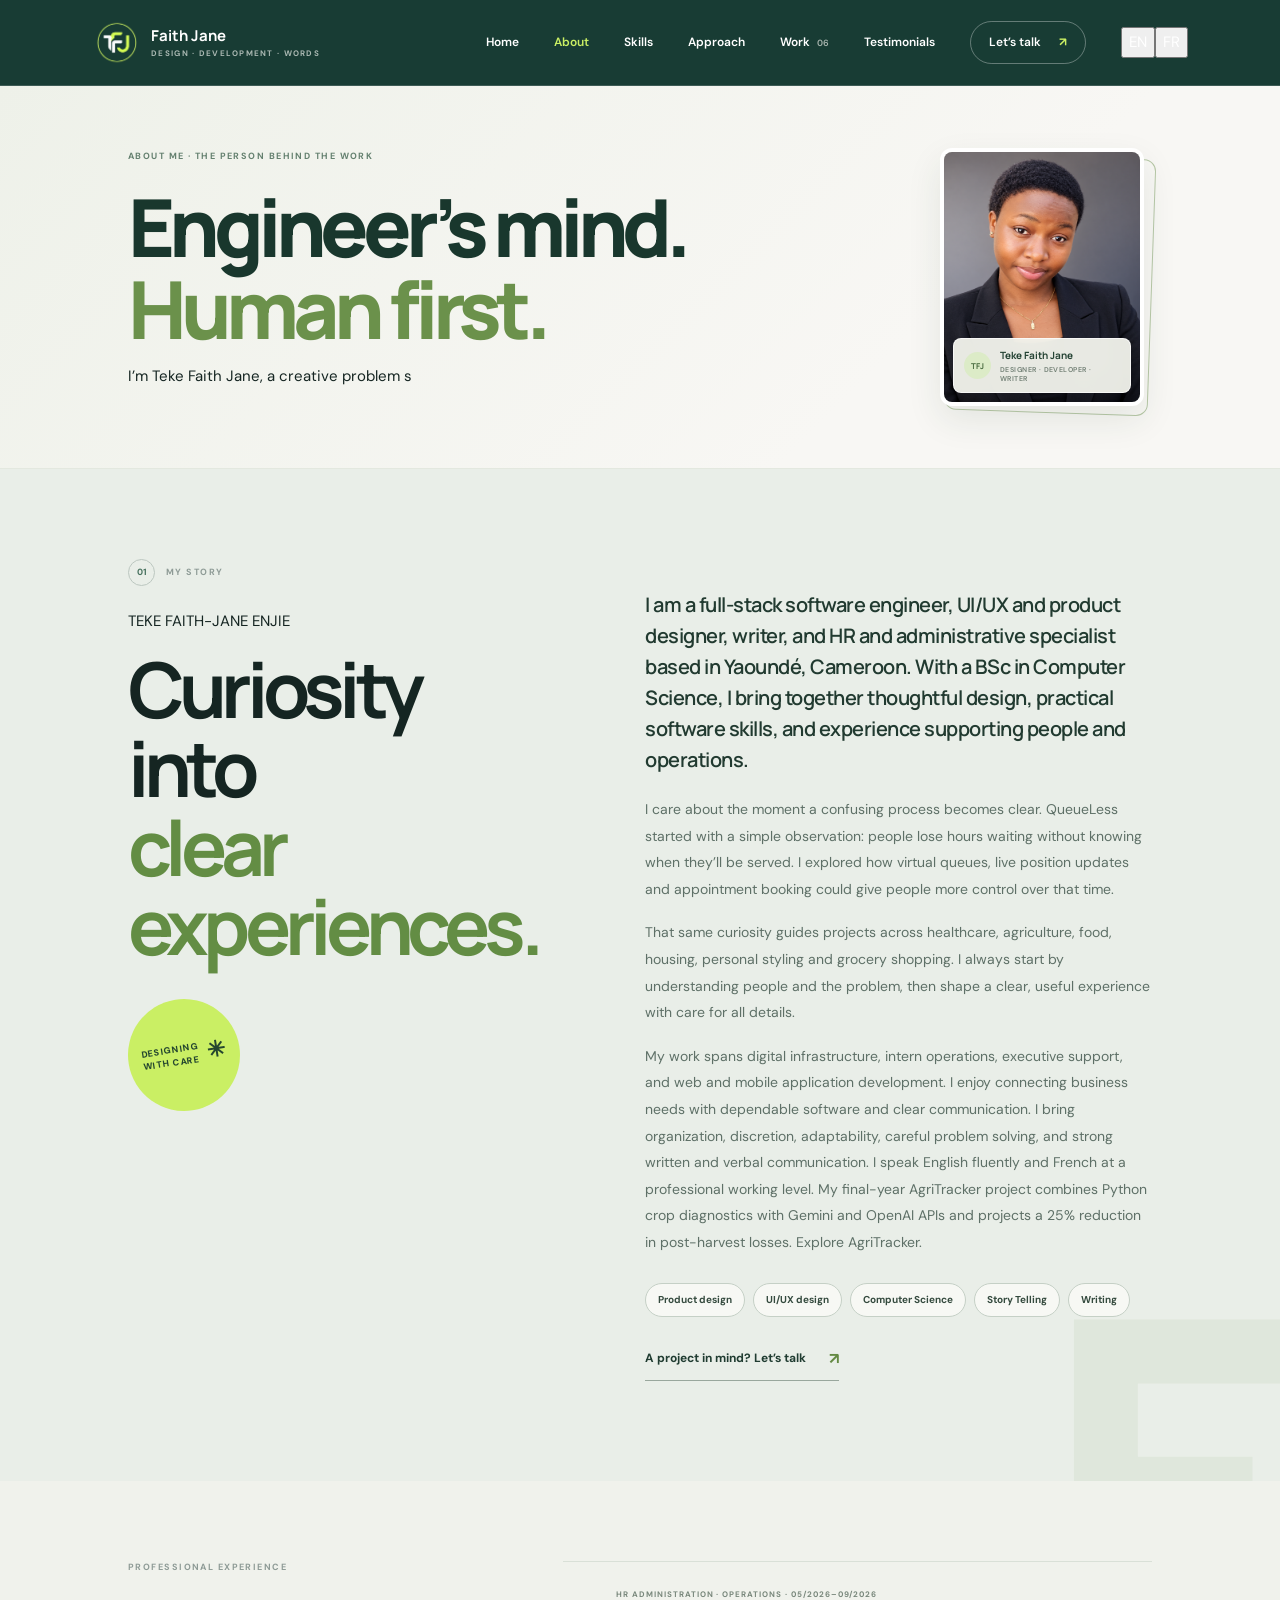
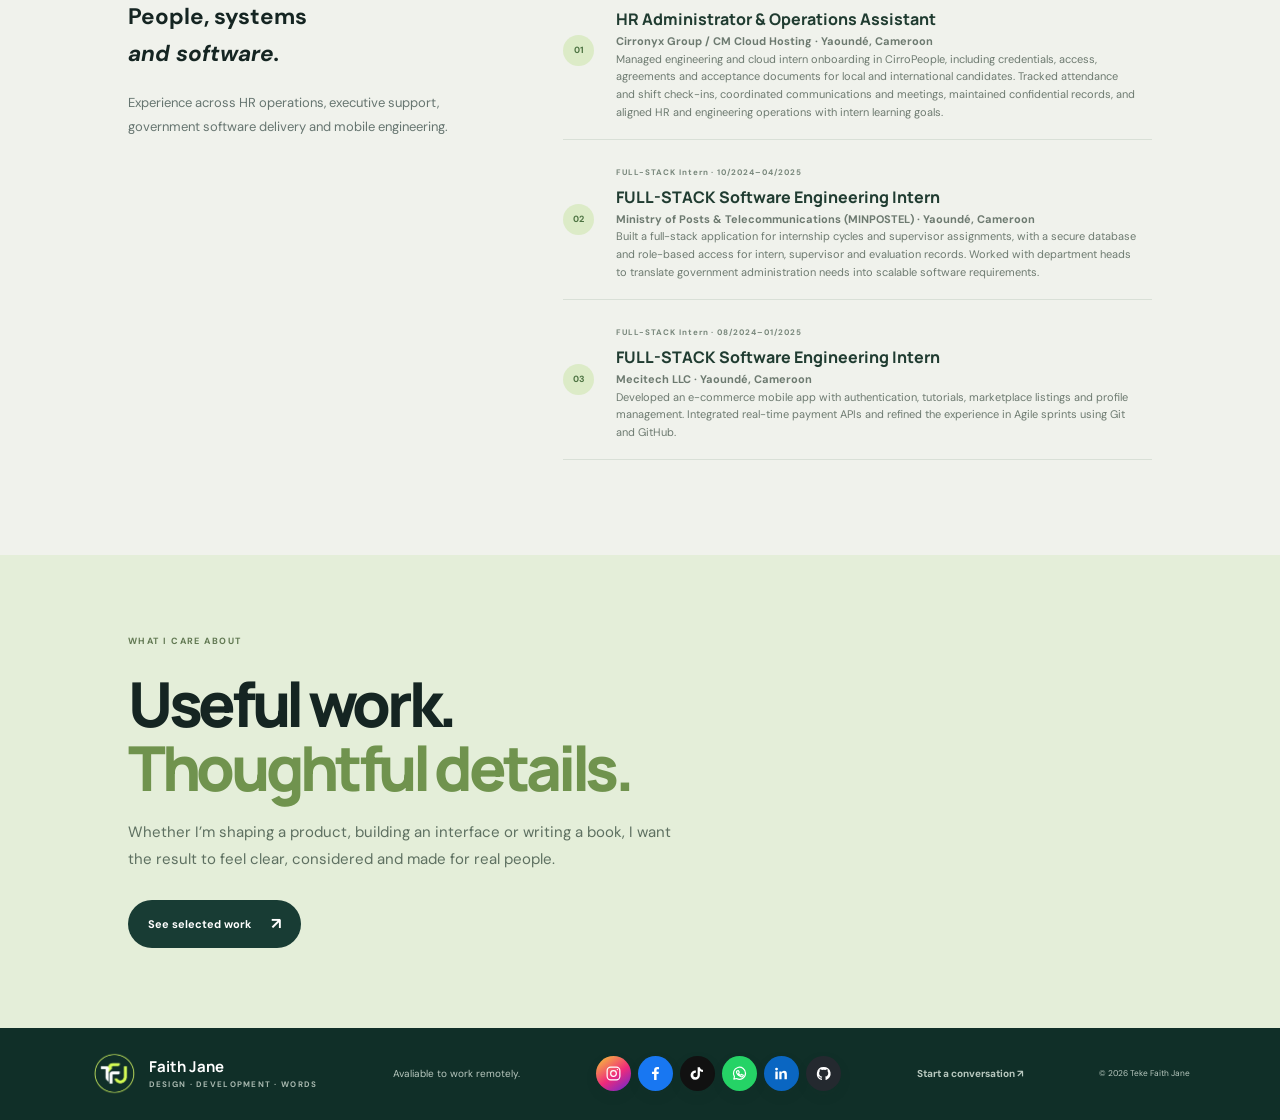
==== commit 914c8adf: "Update portfolio design and content" ====
--- a/about.html
+++ b/about.html
@@ -1 +1 @@
-<!doctype html><html lang="en"><head><meta charset="utf-8"><meta name="viewport" content="width=device-width, initial-scale=1"><meta name="theme-color" content="#183c34"><meta name="description" content="Learn about Teke Faith Jane, herComputer Science, HR administration and operations experience."><title>About — Teke Faith Jane</title><link rel="preconnect" href="https://fonts.googleapis.com"><link rel="preconnect" href="https://fonts.gstatic.com" crossorigin><link href="https://fonts.googleapis.com/css2?family=DM+Sans:wght@400;500;600;700&family=Manrope:wght@400;500;600;700;800&display=swap" rel="stylesheet"><link rel="stylesheet" href="style.css"><script>try{document.documentElement.lang=localStorage.getItem("portfolio-language")==="fr"?"fr":"en-GB"}catch(e){document.documentElement.lang="en-GB"}</script></head><body><header class="site-header"><a class="brand" href="index.html"><span class="brand-mark">TFJ</span><span class="brand-name">Faith Jane<small>DESIGN · DEVELOPMENT · WORDS</small></span></a><button class="menu-toggle" aria-label="Open navigation" aria-expanded="false" aria-controls="site-nav"><span></span><span></span></button><nav class="site-nav" id="site-nav"><a href="index.html">Home</a><a href="about.html" aria-current="page">About</a><a href="skills.html">Skills</a><a href="approach.html">Approach</a><a href="work.html">Work <span>06</span></a><a href="testimonials.html">Testimonials</a><a class="nav-cta" href="contact.html">Let’s talk <b>↗</b></a></nav></header><main><section class="page-hero about-hero"><div class="about-hero-copy"><p class="eyebrow">ABOUT ME · THE PERSON BEHIND THE WORK</p><h1>Engineer’s mind.<br><em>Human first.</em></h1><p class="about-intro-typewriter" aria-label="I&rsquo;m Teke Faith Jane, a creative problem solver working across product design, software development and writing."><span class="typewriter-text" data-fr="Je suis Teke Faith Jane, créative et conceptrice de solutions, spécialisée en design produit, développement logiciel et écriture." aria-hidden="true">I&rsquo;m Teke Faith Jane, a creative problem solver working across product design, software development and writing.</span><span class="typewriter-cursor" aria-hidden="true"></span></p></div><div class="about-profile"><div class="about-profile-orbit"></div><figure class="about-profile-photo"><img src="assets/faith-jane-portrait.jpg" alt="Portrait of Teke Faith Jane, product designer and developer" onerror="this.parentElement.classList.add('portrait-missing')"><figcaption><span>TFJ</span><span>Teke Faith Jane<small>DESIGNER · DEVELOPER · WRITER</small></span></figcaption></figure><span class="about-profile-note">Thoughtful by design <b>✳</b></span></div></section><section class="about section-wrap"><div class="about-heading"><p class="eyebrow"><span class="section-number">01</span> MY STORY</p><p class="about-full-name">TEKE FAITH-JANE ENJIE</p><h2>Curiosity into<br><em>clear experiences.</em></h2><div class="about-stamp"><span>DESIGNING<br>WITH CARE</span><b>✳</b></div></div><div class="about-copy"><p class="about-lead">I am a full-stack software engineer, UI/UX and product designer, writer, and HR and administrative specialist based in Yaoundé, Cameroon. With a BSc in Computer Science, I bring together thoughtful design, practical software skills, and experience supporting people and operations.</p><p>I care about the moment a confusing process becomes clear. QueueLess started with a simple observation: people lose hours waiting without knowing when they’ll be served. I explored how virtual queues, live position updates and appointment booking could give people more control over that time.</p><p>That same curiosity guides projects across healthcare, food, housing, personal styling and grocery shopping. I start by understanding people and the problem, then shape a clear, useful experience with care for the details.</p><p>My work spans digital infrastructure, intern operations, executive support, and web and mobile application development. I enjoy connecting business needs with dependable software and clear communication. I bring organization, discretion, adaptability, careful problem solving, and strong written and verbal communication. I speak English fluently and French at a professional working level. My final-year AgriTracker project  combines Python crop diagnostics with Gemini and OpenAI APIs and projects a 25% reduction in post-harvest losses. <a class="project-inline-link" href="https://agritracker.nichesite.org" target="_blank" rel="noopener noreferrer">Explore AgriTracker</a>.</p><div class="skill-list"><span>Product design</span><span>UI/UX design</span><span>Software engineering</span><span>Writing</span></div><a class="inline-link" href="contact.html">A project in mind? Let’s talk <span>↗</span></a></div></section><section class="experience section-wrap" id="professional-experience"><div><p class="eyebrow">PROFESSIONAL EXPERIENCE</p><h2>People, systems<br><em>and software.</em></h2><p class="heading-note">Experience across HR operations, executive support, government software delivery and mobile engineering.</p></div><div class="experience-list about-experience"><article><span class="experience-mark">01</span><div><small>HR ADMINISTRATION · OPERATIONS · 05/2026–09/2026</small><h3>HR Administrator &amp; Operations Assistant</h3><p><strong>Cirronyx Group / CM Cloud Hosting · Yaoundé, Cameroon</strong></p><p>Managed engineering and cloud intern onboarding in CirroPeople, including credentials, access, agreements and acceptance documents for local and international candidates. Tracked attendance and shift check-ins, coordinated communications and meetings, maintained confidential records, and aligned HR and engineering operations with intern learning goals.</p></div></article><article><span class="experience-mark">02</span><div><small>FULL-STACKComputer Science · 10/2024–04/2025</small><h3>Full-StackComputer Science Intern</h3><p><strong>Ministry of Posts &amp; Telecommunications (MINPOSTEL) · Yaoundé, Cameroon</strong></p><p>Built a full-stack application for internship cycles and supervisor assignments, with a secure database and role-based access for intern, supervisor and evaluation records. Worked with department heads to translate government administration needs into scalable software requirements.</p></div></article><article><span class="experience-mark">03</span><div><small>MOBILEComputer Science · 08/2024–01/2025</small><h3>MobileComputer Science Intern</h3><p><strong>Mecitech LLC · Yaoundé, Cameroon</strong></p><p>Developed an e-commerce mobile app with authentication, tutorials, marketplace listings and profile management. Integrated real-time payment APIs and refined the experience in Agile sprints using Git and GitHub.</p></div></article></div></section><section class="about-callout"><p class="eyebrow">WHAT I CARE ABOUT</p><h2>Useful work.<br><em>Thoughtful details.</em></h2><p>Whether I’m shaping a product, building an interface or writing a book, I want the result to feel clear, considered and made for real people.</p><a class="button button-dark" href="work.html">See selected work <span>↗</span></a></section></main><footer class="site-footer"><a class="brand" href="index.html"><span class="brand-mark">TFJ</span><span class="brand-name">Faith Jane<small>DESIGN · DEVELOPMENT · WORDS</small></span></a><span>Avaliable to work remotely..</span><div class="footer-social" aria-label="Social media profiles"><a class="social-icon icon-instagram" href="https://www.instagram.com/" target="_blank" rel="noopener noreferrer" aria-label="Instagram — update to your profile" title="Instagram"><svg viewBox="0 0 24 24" aria-hidden="true"><rect x="3" y="3" width="18" height="18" rx="5"/><circle cx="12" cy="12" r="4"/><circle class="social-dot" cx="17.5" cy="6.5" r="1"/></svg></a><a class="social-icon icon-facebook" href="https://www.facebook.com/" target="_blank" rel="noopener noreferrer" aria-label="Facebook — update to your profile" title="Facebook"><svg viewBox="0 0 24 24" aria-hidden="true"><path d="M13.5 21v-8.2h2.8l.4-3.2h-3.2V7.5c0-.9.3-1.6 1.6-1.6H17V3.1c-.4-.1-1.4-.2-2.6-.2-2.6 0-4.4 1.6-4.4 4.5v2.2H7v3.2h3V21z"/></svg></a><a class="social-icon icon-tiktok" href="https://www.tiktok.com/" target="_blank" rel="noopener noreferrer" aria-label="TikTok — update to your profile" title="TikTok"><svg viewBox="0 0 24 24" aria-hidden="true"><path d="M15.4 3h-3.2v11.1a3.1 3.1 0 1 1-2.5-3.05V7.8a6.6 6.6 0 1 0 5.7 6.5V8.6a8.1 8.1 0 0 0 4.3 1.3V6.7c-2.3 0-4.1-1.6-4.3-3.7Z"/></svg></a><a class="social-icon icon-whatsapp" href="https://wa.me/237674329913" target="_blank" rel="noopener noreferrer" aria-label="WhatsApp Faith" title="WhatsApp"><svg viewBox="0 0 24 24" aria-hidden="true"><path d="M20.5 11.7a8.5 8.5 0 0 1-12.6 7.4L4 20l.9-3.7a8.5 8.5 0 1 1 15.6-4.6Z"/><path d="M9 8.5c.2-.5.5-.5.8-.5h.5c.2 0 .4.1.5.4l.8 1.8c.1.2.1.4-.1.6l-.6.7c-.2.2-.2.4-.1.6.6 1 1.4 1.8 2.5 2.3.2.1.4.1.6-.1l.8-.9c.2-.2.4-.2.6-.1l1.7.8c.3.1.4.3.4.5 0 .3-.2 1.1-.7 1.5-.5.5-1.2.7-1.9.6-1-.1-2.4-.6-4-2-1.8-1.5-2.8-3.4-3-4.3-.2-.8.1-1.5.5-1.9Z"/></svg></a><a class="social-icon icon-linkedin" href="https://www.linkedin.com/" target="_blank" rel="noopener noreferrer" aria-label="LinkedIn — update to your profile" title="LinkedIn"><svg viewBox="0 0 24 24" aria-hidden="true"><path d="M5 3.8a2 2 0 1 0 0 4 2 2 0 0 0 0-4ZM3.3 9h3.4v11H3.3zm5.6 0h3.2v1.5h.1A3.5 3.5 0 0 1 15.4 8c3.5 0 4.2 2.3 4.2 5.3V20h-3.4v-5.9c0-1.4 0-3.1-1.9-3.1s-2.2 1.5-2.2 3V20H8.9z"/></svg></a><a class="social-icon icon-github" href="https://github.com/" target="_blank" rel="noopener noreferrer" aria-label="GitHub — update to your profile" title="GitHub"><svg viewBox="0 0 24 24" aria-hidden="true"><path d="M12 2.8a9.5 9.5 0 0 0-3 18.5c.5.1.7-.2.7-.5v-1.8c-2.8.6-3.4-1.2-3.4-1.2-.4-1.1-1.1-1.4-1.1-1.4-.9-.6.1-.6.1-.6 1 .1 1.5 1 1.5 1 .9 1.5 2.3 1.1 2.9.8.1-.6.4-1.1.6-1.3-2.2-.3-4.5-1.1-4.5-4.8 0-1.1.4-2 1-2.7-.1-.3-.4-1.3.1-2.7 0 0 .8-.3 2.8 1a9.7 9.7 0 0 1 5.1 0c2-1.3 2.8-1 2.8-1 .5 1.4.2 2.4.1 2.7.6.7 1 1.6 1 2.7 0 3.7-2.3 4.5-4.5 4.8.4.3.7.9.7 1.8v2.7c0 .3.2.6.7.5A9.5 9.5 0 0 0 12 2.8z"/></svg></a></div><a href="contact.html">Start a conversation ↗</a><small>© <span id="year"></span> Teke Faith Jane</small></footer><script src="script.js"></script></body></html>
+<!doctype html><html lang="en"><head><meta charset="utf-8"><meta name="viewport" content="width=device-width, initial-scale=1"><meta name="theme-color" content="#183c34"><meta name="description" content="Learn about Teke Faith Jane, her Computer Science, HR administration and operations experience."><title>About — Teke Faith Jane</title><link rel="preconnect" href="https://fonts.googleapis.com"><link rel="preconnect" href="https://fonts.gstatic.com" crossorigin><link href="https://fonts.googleapis.com/css2?family=DM+Sans:wght@400;500;600;700&family=Manrope:wght@400;500;600;700;800&display=swap" rel="stylesheet"><link rel="stylesheet" href="style.css"><script>try{document.documentElement.lang=localStorage.getItem("portfolio-language")==="fr"?"fr":"en-GB"}catch(e){document.documentElement.lang="en-GB"}</script></head><body><header class="site-header"><a class="brand" href="index.html"><img class="brand-mark" src="assets/faith-jane-logo.png" alt="Faith Jane logo"><span class="brand-name">Faith Jane<small>DESIGN · DEVELOPMENT · WORDS</small></span></a><button class="menu-toggle" aria-label="Open navigation" aria-expanded="false" aria-controls="site-nav"><span></span><span></span></button><nav class="site-nav" id="site-nav"><a href="index.html">Home</a><a href="about.html" aria-current="page">About</a><a href="skills.html">Skills</a><a href="approach.html">Approach</a><a href="work.html">Work <span>06</span></a><a href="testimonials.html">Testimonials</a><a class="nav-cta" href="contact.html">Let’s talk <b>↗</b></a></nav></header><main><section class="page-hero about-hero"><div class="about-hero-copy"><p class="eyebrow">ABOUT ME · THE PERSON BEHIND THE WORK</p><h1>Engineer’s mind.<br><em>Human first.</em></h1><p class="about-intro-typewriter" aria-label="I&rsquo;m Teke Faith Jane, a creative problem solver working across product design, software development and writing."><span class="typewriter-text" data-fr="Je suis Teke Faith Jane, créative et conceptrice de solutions, spécialisée en design produit, développement logiciel et écriture." aria-hidden="true">I&rsquo;m Teke Faith Jane, a creative problem solver working across product design, software development and writing.</span><span class="typewriter-cursor" aria-hidden="true"></span></p></div><div class="about-profile"><div class="about-profile-orbit"></div><figure class="about-profile-photo"><img src="assets/faith-jane-portrait.png" alt="Portrait of Teke Faith Jane, product designer and developer" onerror="this.parentElement.classList.add('portrait-missing')"><figcaption><span>TFJ</span><span>Teke Faith Jane<small>DESIGNER · DEVELOPER · WRITER</small></span></figcaption></figure><span class="about-profile-note">Thoughtful by design <b>✳</b></span></div></section><section class="about section-wrap"><div class="about-heading"><p class="eyebrow"><span class="section-number">01</span> MY STORY</p><p class="about-full-name">TEKE FAITH-JANE ENJIE</p><h2>Curiosity into<br><em>clear experiences.</em></h2><div class="about-stamp"><span>DESIGNING<br>WITH CARE</span><b>✳</b></div></div><div class="about-copy"><p class="about-lead">I am a full-stack software engineer, UI/UX and product designer, writer, and HR and administrative specialist based in Yaoundé, Cameroon. With a BSc in Computer Science, I bring together thoughtful design, practical software skills, and experience supporting people and operations.</p><p>I care about the moment a confusing process becomes clear. QueueLess started with a simple observation: people lose hours waiting without knowing when they’ll be served. I explored how virtual queues, live position updates and appointment booking could give people more control over that time.</p><p>That same curiosity guides projects across healthcare, agriculture, food, housing, personal styling and grocery shopping. I always start by understanding people and the problem, then shape a clear, useful experience with care for all details.</p><p>My work spans digital infrastructure, intern operations, executive support, and web and mobile application development. I enjoy connecting business needs with dependable software and clear communication. I bring organization, discretion, adaptability, careful problem solving, and strong written and verbal communication. I speak English fluently and French at a professional working level. My final-year AgriTracker project combines Python crop diagnostics with Gemini and OpenAI APIs and projects a 25% reduction in post-harvest losses. <a class="project-inline-link" href="https://agritracker.nichesite.org" target="_blank" rel="noopener noreferrer">Explore AgriTracker</a>.</p><div class="skill-list"><span>Product design</span><span>UI/UX design</span><span>Computer Science</span><span>Story Telling</span><span>Writing</span></div><a class="inline-link" href="contact.html">A project in mind? Let’s talk <span>↗</span></a></div></section><section class="experience section-wrap" id="professional-experience"><div><p class="eyebrow">PROFESSIONAL EXPERIENCE</p><h2>People, systems<br><em>and software.</em></h2><p class="heading-note">Experience across HR operations, executive support, government software delivery and mobile engineering.</p></div><div class="experience-list about-experience"><article><span class="experience-mark">01</span><div><small>HR ADMINISTRATION · OPERATIONS · 05/2026–09/2026</small><h3>HR Administrator &amp; Operations Assistant</h3><p><strong>Cirronyx Group / CM Cloud Hosting · Yaoundé, Cameroon</strong></p><p>Managed engineering and cloud intern onboarding in CirroPeople, including credentials, access, agreements and acceptance documents for local and international candidates. Tracked attendance and shift check-ins, coordinated communications and meetings, maintained confidential records, and aligned HR and engineering operations with intern learning goals.</p></div></article><article><span class="experience-mark">02</span><div><small>FULL-STACK Intern · 10/2024–04/2025</small><h3>FULL-STACK Software Engineering Intern</h3><p><strong>Ministry of Posts &amp; Telecommunications (MINPOSTEL) · Yaoundé, Cameroon</strong></p><p>Built a full-stack application for internship cycles and supervisor assignments, with a secure database and role-based access for intern, supervisor and evaluation records. Worked with department heads to translate government administration needs into scalable software requirements.</p></div></article><article><span class="experience-mark">03</span><div><small>FULL-STACK Intern · 08/2024–01/2025</small><h3>FULL-STACK Software Engineering Intern</h3><p><strong>Mecitech LLC · Yaoundé, Cameroon</strong></p><p>Developed an e-commerce mobile app with authentication, tutorials, marketplace listings and profile management. Integrated real-time payment APIs and refined the experience in Agile sprints using Git and GitHub.</p></div></article></div></section><section class="about-callout"><p class="eyebrow">WHAT I CARE ABOUT</p><h2>Useful work.<br><em>Thoughtful details.</em></h2><p>Whether I’m shaping a product, building an interface or writing a book, I want the result to feel clear, considered and made for real people.</p><a class="button button-dark" href="work.html">See selected work <span>↗</span></a></section></main><footer class="site-footer"><a class="brand" href="index.html"><img class="brand-mark" src="assets/faith-jane-logo.png" alt="Faith Jane logo"><span class="brand-name">Faith Jane<small>DESIGN · DEVELOPMENT · WORDS</small></span></a><span>Avaliable to work remotely.</span><div class="footer-social" aria-label="Social media profiles"><a class="social-icon icon-instagram" href="https://www.instagram.com/jenny_techy/" target="_blank" rel="noopener noreferrer" aria-label="Instagram — Jenny Techy" title="Instagram"><svg viewBox="0 0 24 24" aria-hidden="true"><rect x="3" y="3" width="18" height="18" rx="5"/><circle cx="12" cy="12" r="4"/><circle class="social-dot" cx="17.5" cy="6.5" r="1"/></svg></a><a class="social-icon icon-facebook" href="https://www.facebook.com/profile.php?id=100085909933115&amp;sk" target="_blank" rel="noopener noreferrer" aria-label="Facebook — Jenny Techy" title="Facebook"><svg viewBox="0 0 24 24" aria-hidden="true"><path d="M13.5 21v-8.2h2.8l.4-3.2h-3.2V7.5c0-.9.3-1.6 1.6-1.6H17V3.1c-.4-.1-1.4-.2-2.6-.2-2.6 0-4.4 1.6-4.4 4.5v2.2H7v3.2h3V21z"/></svg></a><a class="social-icon icon-tiktok" href="https://www.tiktok.com/@jennytechy237" target="_blank" rel="noopener noreferrer" aria-label="TikTok — Jenny Techy" title="TikTok"><svg viewBox="0 0 24 24" aria-hidden="true"><path d="M15.4 3h-3.2v11.1a3.1 3.1 0 1 1-2.5-3.05V7.8a6.6 6.6 0 1 0 5.7 6.5V8.6a8.1 8.1 0 0 0 4.3 1.3V6.7c-2.3 0-4.1-1.6-4.3-3.7Z"/></svg></a><a class="social-icon icon-whatsapp" href="https://wa.me/237674329913" target="_blank" rel="noopener noreferrer" aria-label="WhatsApp Faith" title="WhatsApp"><svg viewBox="0 0 24 24" aria-hidden="true"><path d="M20.5 11.7a8.5 8.5 0 0 1-12.6 7.4L4 20l.9-3.7a8.5 8.5 0 1 1 15.6-4.6Z"/><path d="M9 8.5c.2-.5.5-.5.8-.5h.5c.2 0 .4.1.5.4l.8 1.8c.1.2.1.4-.1.6l-.6.7c-.2.2-.2.4-.1.6.6 1 1.4 1.8 2.5 2.3.2.1.4.1.6-.1l.8-.9c.2-.2.4-.2.6-.1l1.7.8c.3.1.4.3.4.5 0 .3-.2 1.1-.7 1.5-.5.5-1.2.7-1.9.6-1-.1-2.4-.6-4-2-1.8-1.5-2.8-3.4-3-4.3-.2-.8.1-1.5.5-1.9Z"/></svg></a><a class="social-icon icon-linkedin" href="https://www.linkedin.com/" target="_blank" rel="noopener noreferrer" aria-label="LinkedIn — update to your profile" title="LinkedIn"><svg viewBox="0 0 24 24" aria-hidden="true"><path d="M5 3.8a2 2 0 1 0 0 4 2 2 0 0 0 0-4ZM3.3 9h3.4v11H3.3zm5.6 0h3.2v1.5h.1A3.5 3.5 0 0 1 15.4 8c3.5 0 4.2 2.3 4.2 5.3V20h-3.4v-5.9c0-1.4 0-3.1-1.9-3.1s-2.2 1.5-2.2 3V20H8.9z"/></svg></a><a class="social-icon icon-github" href="https://github.com/TekeJane/faith-jane-portfolio.git" target="_blank" rel="noopener noreferrer" aria-label="GitHub — Faith Jane portfolio" title="GitHub"><svg viewBox="0 0 24 24" aria-hidden="true"><path d="M12 2.8a9.5 9.5 0 0 0-3 18.5c.5.1.7-.2.7-.5v-1.8c-2.8.6-3.4-1.2-3.4-1.2-.4-1.1-1.1-1.4-1.1-1.4-.9-.6.1-.6.1-.6 1 .1 1.5 1 1.5 1 .9 1.5 2.3 1.1 2.9.8.1-.6.4-1.1.6-1.3-2.2-.3-4.5-1.1-4.5-4.8 0-1.1.4-2 1-2.7-.1-.3-.4-1.3.1-2.7 0 0 .8-.3 2.8 1a9.7 9.7 0 0 1 5.1 0c2-1.3 2.8-1 2.8-1 .5 1.4.2 2.4.1 2.7.6.7 1 1.6 1 2.7 0 3.7-2.3 4.5-4.5 4.8.4.3.7.9.7 1.8v2.7c0 .3.2.6.7.5A9.5 9.5 0 0 0 12 2.8z"/></svg></a></div><a href="contact.html">Start a conversation ↗</a><small>© <span id="year"></span> Teke Faith Jane</small></footer><script src="script.js"></script></body></html>
--- a/style.css
+++ b/style.css
@@ -1,11 +1,11 @@
 @import url('https://fonts.googleapis.com/css2?family=DM+Sans:wght@400;500;600;700&family=Manrope:wght@400;500;600;700;800&display=swap');
 :root{--paper:#f8f7f4;--ink:#152522;--muted:#667570;--line:#d9dfd9;--accent:#caef64;--forest:#183c34;--display:'Manrope',sans-serif;--sans:'DM Sans',sans-serif;--serif:Georgia,serif;color-scheme:light;scroll-behavior:smooth}
-*{box-sizing:border-box}body{margin:0;background:var(--paper);color:var(--ink);font:400 15px/1.65 var(--sans);-webkit-font-smoothing:antialiased}a{color:inherit;text-decoration:none}button,input,textarea{font:inherit}button{color:inherit}.site-header{position:absolute;z-index:10;top:0;left:0;width:100%;height:86px;display:flex;align-items:center;justify-content:space-between;padding:0 clamp(24px,7.2vw,112px);border-bottom:1px solid #ffffff29;color:#fff}.brand{display:flex;align-items:center;gap:11px}.brand-mark{width:39px;height:39px;display:grid;place-items:center;border-radius:50%;background:var(--accent);color:var(--forest);font:800 11px var(--display);letter-spacing:-.05em}.brand-name{font:700 15px/1.15 var(--display)}.brand-name small{display:block;margin-top:4px;color:#aab8b2;font:700 8px var(--sans);letter-spacing:.16em}.site-nav{display:flex;align-items:center;gap:35px}.site-nav>a{font-size:12px;font-weight:600;transition:color .2s}.site-nav>a:hover{color:var(--accent)}.site-nav>a span{margin-left:4px;color:#a9b5af;font-size:9px}.site-nav .nav-cta{padding:11px 18px;border:1px solid #ffffff54;border-radius:30px}.nav-cta b{margin-left:15px;color:var(--accent)}.menu-toggle{display:none}
+*{box-sizing:border-box}body{margin:0;background:var(--paper);color:var(--ink);font:400 15px/1.65 var(--sans);-webkit-font-smoothing:antialiased}a{color:inherit;text-decoration:none}button,input,textarea{font:inherit}button{color:inherit}.site-header{position:absolute;z-index:10;top:0;left:0;width:100%;height:86px;display:flex;align-items:center;justify-content:space-between;padding:0 clamp(24px,7.2vw,112px);border-bottom:1px solid #ffffff29;color:#fff}.brand{display:flex;align-items:center;gap:11px}.brand-mark{width:48px;height:48px;display:block;flex:0 0 48px;object-fit:contain}.brand-name{font:700 15px/1.15 var(--display)}.brand-name small{display:block;margin-top:4px;color:#aab8b2;font:700 8px var(--sans);letter-spacing:.16em}.site-nav{display:flex;align-items:center;gap:35px}.site-nav>a{font-size:12px;font-weight:600;transition:color .2s}.site-nav>a:hover{color:var(--accent)}.site-nav>a span{margin-left:4px;color:#a9b5af;font-size:9px}.site-nav .nav-cta{padding:11px 18px;border:1px solid #ffffff54;border-radius:30px}.nav-cta b{margin-left:15px;color:var(--accent)}.menu-toggle{display:none}
 .hero{position:relative;min-height:710px;display:grid;grid-template-columns:1.05fr .95fr;align-items:center;gap:5%;padding:135px clamp(24px,10vw,155px) 100px;overflow:hidden;background:var(--forest);color:#fff}.hero:before{content:'';position:absolute;inset:0;background:radial-gradient(ellipse at 82% 46%,#316354 0,transparent 43%),linear-gradient(125deg,transparent 58%,#102c25 58%);pointer-events:none}.hero-content,.hero-art{position:relative;z-index:1}.eyebrow{margin:0 0 23px;color:#8e9b96;font:700 9px/1.5 var(--sans);letter-spacing:.16em}.hero-eyebrow{color:#d2ddd7}.status-dot{display:inline-block;width:7px;height:7px;margin-right:7px;border-radius:50%;background:var(--accent);box-shadow:0 0 0 4px #caef6425}.hero-eyebrow i{margin:0 8px;color:#789088;font-style:normal}.hero h1{max-width:680px;margin:0;font:700 clamp(58px,7.2vw,102px)/.99 var(--display);letter-spacing:-.075em}.hero h1 em{color:var(--accent);font-style:normal}.hero-lede{max-width:520px;margin:26px 0 0;color:#c1ceca;font-size:16px;line-height:1.8}.hero-lede strong{color:white}.hero-actions{display:flex;flex-wrap:wrap;gap:12px;margin-top:31px}.button{min-height:48px;display:inline-flex;align-items:center;justify-content:center;gap:20px;padding:0 19px;border:1px solid transparent;border-radius:30px;font-size:11px;font-weight:700;transition:transform .25s,background .25s,color .25s,box-shadow .25s;cursor:pointer}.button:hover{transform:translateY(-3px);box-shadow:0 12px 28px #0003}.button span{font-size:16px}.button-lime{background:var(--accent);color:#183c34}.button-lime:hover{background:#daf791}.button-outline{border-color:#ffffff55;color:#fff}.button-outline:hover{background:#ffffff12}.hero-foot{display:flex;flex-wrap:wrap;gap:24px;margin-top:48px;color:#9db0a8;font-size:9px;font-weight:700;letter-spacing:.12em}.hero-art{min-height:480px;display:flex;align-items:center;justify-content:center}.hero-shape{position:absolute}.shape-a{width:min(34vw,390px);height:min(34vw,390px);right:2%;top:9%;border-radius:49% 51% 63% 37%/43% 43% 57% 57%;background:var(--accent);animation:shape-pulse 9s ease-in-out infinite}.shape-b{width:110px;height:110px;left:2%;bottom:5%;border:1px solid #ffffff6b;border-radius:50%;animation:orbit 22s linear infinite}.portrait-card{position:relative;z-index:1;width:min(73%,340px);height:430px;overflow:hidden;border:7px solid #ffffff1b;border-radius:170px 170px 14px 14px;background:#285247;box-shadow:0 28px 80px #071a15a3;animation:hero-enter .9s .08s both cubic-bezier(.2,.75,.25,1)}.portrait-card img{display:block;width:100%;height:100%;object-fit:cover;object-position:center 30%}.portrait-card.empty{display:grid;place-items:center;background:linear-gradient(145deg,#dff28b,#b1d97e 45%,#477865)}.portrait-card.empty .slot-label{display:grid;color:#1a3e33;font:700 14px var(--display)}.portrait-card.empty .slot-label small{color:#416653}.portrait-card.empty img{display:none}.hero-note{position:absolute;z-index:2;display:flex;align-items:center;gap:10px;padding:12px 15px;border:1px solid #ffffff45;border-radius:12px;background:#f8f7f1;color:var(--ink);box-shadow:0 14px 35px #071a1555;font-size:11px;line-height:1.5}.note-degree{top:69px;left:0;transform:rotate(-4deg)}.note-human{right:-3%;bottom:48px;transform:rotate(3deg)}.note-icon{width:29px;height:29px;display:grid;place-items:center;border-radius:50%;background:#e6f2c8;color:#466126;font-size:18px}.note-human .note-icon{background:#e6f2c8}.hero-note b{font-weight:700}.hero-index{position:absolute;top:8px;right:0;color:#b2c0ba;font-size:10px;font-weight:700;letter-spacing:.1em}.hero-index i{color:var(--accent);font-style:normal}.scroll-cue{position:absolute;bottom:26px;left:clamp(25px,10vw,155px);display:flex;align-items:center;gap:10px;color:#a9bab3;font-size:8px;letter-spacing:.15em;font-weight:700}.scroll-cue span{width:25px;height:1px;background:var(--accent)}
 .expertise-strip{overflow:hidden;padding:16px 0;background:var(--accent);color:#203c31}.expertise-track{display:flex;align-items:center;gap:28px;width:max-content;min-width:max-content;margin:auto;font-size:9px;font-weight:800;letter-spacing:.15em;animation:marquee 32s linear infinite}.expertise-track i{color:#698442;font-size:17px;font-style:normal}.section-wrap{padding-right:clamp(24px,10vw,155px);padding-left:clamp(24px,10vw,155px)}.work{padding-top:112px;padding-bottom:126px;background:var(--paper)}.section-heading{display:flex;align-items:end;justify-content:space-between;gap:35px;margin-bottom:45px}.section-heading .eyebrow,.about .eyebrow{display:flex;align-items:center;gap:11px}.section-number{width:27px;height:27px;display:inline-grid;place-items:center;border:1px solid #bcc7c0;border-radius:50%;color:#47715e;font-size:9px;letter-spacing:0}.heading-year{margin-left:6px;color:#969f99;font-size:9px}.section-heading h2,.about-heading h2{margin:0;font:700 clamp(46px,6vw,78px)/1.03 var(--display);letter-spacing:-.075em}.section-heading h2 em,.about-heading h2 em{color:#638d44;font-style:normal}.heading-note{max-width:340px;margin:0 0 4px;color:var(--muted);font-size:13px;line-height:1.85}.project-grid{display:grid;grid-template-columns:repeat(2,minmax(0,1fr));gap:38px 25px}.project-card{display:block;width:100%;padding:0;border:0;background:transparent;text-align:left;cursor:pointer;animation:card-in .7s both;animation-delay:calc(var(--card-index,0)*90ms)}.project-card:nth-child(2){--card-index:1}.project-card:nth-child(3){--card-index:2}.project-card:nth-child(4){--card-index:3}.project-card:nth-child(5){--card-index:4}.project-card:nth-child(6){--card-index:5}.card-art{position:relative;display:flex;width:100%;height:365px;align-items:center;justify-content:center;gap:clamp(15px,2.5vw,32px);padding:23px;overflow:hidden;border:1px solid #1728220b;border-radius:20px;background:#e5e9da;transition:transform .4s,box-shadow .4s}.card-art:after{content:'';position:absolute;width:250px;height:250px;right:-85px;top:-110px;border:1px solid #183c3422;border-radius:50%;box-shadow:0 0 0 24px #183c3405,0 0 0 49px #183c3405;pointer-events:none}.project-card:hover .card-art{transform:translateY(-5px);box-shadow:0 25px 50px #173c3018}.lavender .card-art{background:#e1e3f2}.peach .card-art{background:#f2e2d9}.orange .card-art{background:#f4e4cc}.blue .card-art{background:#dce9e8}.pink .card-art{background:#f0e2e6}.green .card-art{background:#e3ead7}.cover-slot{position:relative;z-index:1;display:block;flex:0 0 auto;width:fit-content;max-width:44%;height:auto;margin:0;overflow:visible;background:transparent}.cover-slot img{position:static;display:block;width:auto;height:auto;max-width:100%;max-height:310px;margin:0;object-fit:contain;filter:drop-shadow(0 15px 14px #17282222);transition:transform .5s}.project-card:hover .cover-slot img{transform:translateY(-4px) rotate(-1deg)}.cover-slot.empty{width:44%;height:310px;flex:0 0 44%;overflow:hidden;border-radius:13px;background:#d6dbcc}.image-slot.empty img{display:none}.slot-label{display:none;position:absolute;inset:0;place-content:center;padding:14px;text-align:center;color:#62716a;font-size:12px;line-height:1.6}.slot-label small{font-size:9px;overflow-wrap:anywhere;color:#89938d}.image-slot.empty .slot-label{display:grid}.card-story{position:relative;z-index:1;display:flex;flex:1;min-width:0;flex-direction:column;align-items:flex-start;justify-content:center;gap:14px;text-align:left}.card-story>small{color:#687a71;font:700 9px/1.4 var(--sans);letter-spacing:.14em}.card-story>b{max-width:15ch;color:#19352c;font:800 clamp(20px,2vw,27px)/1.16 var(--display);letter-spacing:-.055em}.card-highlights{display:grid;gap:7px}.card-highlights i{color:#52665c;font:500 11px/1.5 var(--sans);font-style:normal}.card-highlights i:before{content:"";display:inline-block;width:5px;height:5px;margin-right:8px;border-top:1px solid #668c43;border-right:1px solid #668c43;transform:rotate(45deg);vertical-align:2px}.card-story>em{margin-top:2px;padding:0 0 7px;border-bottom:1px solid #183c3466;color:#17382e;font:700 10px/1 var(--sans);font-style:normal}.card-story>em span{padding-left:12px;color:#628842}.card-info{display:grid;grid-template-columns:1fr auto;align-items:center;padding:14px 3px 0}.card-info small{display:block;margin-bottom:5px;color:#798780;font-size:9px;font-weight:700;letter-spacing:.12em}.card-info b{font:800 23px var(--display);letter-spacing:-.06em}.card-arrow{grid-column:2;grid-row:1/3;color:#4b7858;font-size:19px;transition:transform .2s}.project-card:hover .card-arrow{transform:translate(4px,-4px)}.card-info em{grid-column:1;padding-top:3px;color:#718078;font-size:12px;font-style:normal}
 .about{position:relative;display:grid;grid-template-columns:.9fr 1.1fr;gap:10%;padding-top:112px;padding-bottom:120px;overflow:hidden;background:#e9eee8}.about:after{content:'F';position:absolute;right:-10px;bottom:-185px;color:#dfe7dc;font:800 470px/.8 var(--display);pointer-events:none}.about-heading,.about-copy{position:relative;z-index:1}.about-stamp{width:112px;height:112px;display:flex;align-items:center;justify-content:center;gap:8px;margin-top:34px;border-radius:50%;background:var(--accent);color:#24462f;font-size:9px;font-weight:800;line-height:1.4;letter-spacing:.08em;transform:rotate(-9deg)}.about-stamp b{font-size:22px}.about-copy{max-width:600px;padding-top:30px}.about-copy p{margin:0 0 17px;color:#5e7067;font-size:14px;line-height:1.9}.about-copy .about-lead{margin-bottom:21px;color:#213a30;font:600 20px/1.55 var(--display);letter-spacing:-.025em}.skill-list{display:flex;flex-wrap:wrap;gap:8px;margin-top:27px}.skill-list span{padding:8px 12px;border:1px solid #c5d0c6;border-radius:30px;background:#f7f8f4;color:#344a3e;font-size:10px;font-weight:700}.inline-link{display:inline-flex;align-items:center;gap:23px;margin-top:29px;padding-bottom:8px;border-bottom:1px solid #99a79d;color:#203c31;font-size:12px;font-weight:700}.inline-link span{color:#648a43;font-size:16px}
 .approach{padding-top:110px;padding-bottom:125px;background:#183c34;color:#fff}.approach .section-heading .eyebrow{color:#b1c3ba}.approach .section-number{border-color:#ffffff50;color:var(--accent)}.approach .section-heading h2 em{color:var(--accent)}.approach .heading-note{color:#bdc9c3}.approach-grid{display:grid;grid-template-columns:repeat(4,minmax(0,1fr));border-top:1px solid #ffffff35;border-bottom:1px solid #ffffff35}.approach-grid article{position:relative;min-height:225px;padding:22px 20px 25px 0;border-right:1px solid #ffffff35}.approach-grid article+article{padding-left:20px}.approach-grid article:last-child{border-right:0}.approach-index{width:31px;height:31px;display:inline-grid;place-items:center;border-radius:50%;background:#ffffff16;color:var(--accent);font-size:10px;font-weight:700}.approach-symbol{float:right;color:var(--accent);font-size:22px}.approach-grid h3{margin:40px 0 9px;font:700 20px var(--display);letter-spacing:-.04em}.approach-grid p{max-width:220px;margin:0;color:#c0cdc6;font-size:12px;line-height:1.8}
-.contact{padding:105px clamp(24px,10vw,155px);background:#d9ecb2;color:#19372d}.contact .eyebrow{color:#546d4f}.contact .section-number{border-color:#93ad77;color:#33563d}.contact-inner{display:grid;grid-template-columns:1fr .78fr;align-items:center;gap:10%}.contact h2{margin:0;font:800 clamp(53px,6.5vw,84px)/.98 var(--display);letter-spacing:-.08em}.contact h2 em{color:#6d9650;font-style:normal}.contact-copy>p:not(.eyebrow){max-width:430px;margin:23px 0;color:#526c57;font-size:14px;line-height:1.8}.contact-email{display:inline-block;margin-top:9px;padding-bottom:7px;border-bottom:1px solid #8da675;font:700 20px var(--display);letter-spacing:-.03em}.contact-email span{padding-left:17px}.contact-meta{display:flex;flex-direction:column;gap:8px;margin-top:26px;color:#566e58;font-size:11px}.contact-meta a{font-weight:700;color:#19372d}.contact-form{padding:28px 30px 24px;border:1px solid #19372d18;border-radius:17px;background:#fbfcf8;color:#19372d;box-shadow:0 22px 60px #3d61301e}.form-heading{display:flex;align-items:center;justify-content:space-between;margin:0 0 14px;font:800 20px var(--display);letter-spacing:-.04em}.form-heading span{color:#668e4b;font-size:22px}.contact-form label{display:block;margin:15px 0 6px;color:#586c60;font-size:10px;font-weight:700}.contact-form input,.contact-form textarea{display:block;width:100%;padding:10px 0;border:0;border-bottom:1px solid #d9e0d7;border-radius:0;outline:none;resize:vertical;background:transparent;color:#19372d;font-size:13px}.contact-form input:focus,.contact-form textarea:focus{border-color:#71934f}.contact-form textarea{min-height:78px}.contact-form .button{margin-top:18px}.form-note{margin:12px 0 0;color:#78847b;font-size:10px;line-height:1.6}.site-footer{display:flex;align-items:center;justify-content:space-between;gap:20px;padding:22px clamp(22px,7vw,110px);background:#102f28;color:#b8c8bf;font-size:10px}.site-footer .brand-name{color:#fff}.site-footer .brand-name small{color:#a8b8af}.site-footer .brand-mark{background:var(--accent);color:#19372d}.site-footer>a:not(.brand){font-weight:700}
+.contact{padding:105px clamp(24px,10vw,155px);background:#d9ecb2;color:#19372d}.contact .eyebrow{color:#546d4f}.contact .section-number{border-color:#93ad77;color:#33563d}.contact-inner{display:grid;grid-template-columns:1fr .78fr;align-items:center;gap:10%}.contact h2{margin:0;font:800 clamp(53px,6.5vw,84px)/.98 var(--display);letter-spacing:-.08em}.contact h2 em{color:#6d9650;font-style:normal}.contact-copy>p:not(.eyebrow){max-width:430px;margin:23px 0;color:#526c57;font-size:14px;line-height:1.8}.contact-email{display:inline-block;margin-top:9px;padding-bottom:7px;border-bottom:1px solid #8da675;font:700 20px var(--display);letter-spacing:-.03em}.contact-email span{padding-left:17px}.contact-meta{display:flex;flex-direction:column;gap:8px;margin-top:26px;color:#566e58;font-size:11px}.contact-meta a{font-weight:700;color:#19372d}.contact-form{padding:28px 30px 24px;border:1px solid #19372d18;border-radius:17px;background:#fbfcf8;color:#19372d;box-shadow:0 22px 60px #3d61301e}.form-heading{display:flex;align-items:center;justify-content:space-between;margin:0 0 14px;font:800 20px var(--display);letter-spacing:-.04em}.form-heading span{color:#668e4b;font-size:22px}.contact-form label{display:block;margin:15px 0 6px;color:#586c60;font-size:10px;font-weight:700}.contact-form input,.contact-form textarea{display:block;width:100%;padding:10px 0;border:0;border-bottom:1px solid #d9e0d7;border-radius:0;outline:none;resize:vertical;background:transparent;color:#19372d;font-size:13px}.contact-form input:focus,.contact-form textarea:focus{border-color:#71934f}.contact-form textarea{min-height:78px}.contact-form .button{margin-top:18px}.form-note{margin:12px 0 0;color:#78847b;font-size:10px;line-height:1.6}.site-footer{display:flex;align-items:center;justify-content:space-between;gap:20px;padding:22px clamp(22px,7vw,110px);background:#102f28;color:#b8c8bf;font-size:10px}.site-footer .brand-name{color:#fff}.site-footer .brand-name small{color:#a8b8af}.site-footer .brand-mark{background:transparent}.site-footer>a:not(.brand){font-weight:700}
 .project-dialog{position:fixed;width:min(1080px,94vw);max-width:none;height:min(92vh,1000px);max-height:none;margin:auto;padding:0;overflow:auto;border:1px solid #dbe4dc;border-radius:18px;background:var(--paper);color:var(--ink);box-shadow:0 30px 110px #081c1680}.project-dialog::backdrop{background:#102d26d9;backdrop-filter:blur(8px)}.dialog-close{position:sticky;top:13px;z-index:5;float:right;width:42px;height:42px;margin:13px 13px -55px 0;border:0;border-radius:50%;background:var(--accent);color:#19372d;font-size:23px;cursor:pointer;transition:transform .25s}.dialog-close:hover{transform:rotate(90deg)}.case-hero{padding:67px clamp(27px,5.3vw,76px) 42px;background:#e9eee8!important}.case-hero h2{margin:0;font:800 clamp(48px,7vw,83px)/.98 var(--display);letter-spacing:-.08em}.case-hero h2 em{color:#648a43;font:700  .62em/1.2 var(--display);font-style:normal}.case-hero>p:not(.eyebrow){max-width:720px;color:#61736a;font-size:14px;line-height:1.8}.case-role{display:inline-block;margin-top:10px;color:#738179;font-size:10px}.case-body{padding:43px clamp(27px,5.3vw,76px) 58px}.case-overview{display:grid;grid-template-columns:.8fr 1.2fr;gap:9%;padding:25px 0;border-bottom:1px solid var(--line)}.case-overview h3{max-width:380px;margin:0;font:800 30px/1.12 var(--display);letter-spacing:-.06em}.case-overview>p,.case-note>p:last-child{margin:0;color:#65766d;font-size:13px;line-height:1.85}.case-columns{display:grid;grid-template-columns:1fr 1fr;gap:9%;padding:31px 0}.flow-list{padding:0;margin:0;list-style:none}.flow-list li{padding:10px 0;border-bottom:1px solid var(--line);font-size:12px}.flow-list li span{margin-right:15px;color:#668a48;font-size:10px;font-weight:700}.case-note{padding:21px;border-radius:12px;background:#e9eee8}.case-note .eyebrow{margin-bottom:10px}.gallery-head{margin:26px 0 20px}.gallery-head .eyebrow{margin-bottom:9px}.gallery-head h3{margin:0;font:800 clamp(27px,3vw,36px) var(--display);letter-spacing:-.05em}.screen-group{margin:34px 0 45px}.screen-group>header{margin:0 0 17px;padding:15px 0 0;border-top:1px solid var(--line)}.screen-group>header .eyebrow{margin:0 0 5px;color:var(--ink);font-size:13px;letter-spacing:.02em}.screen-group>header>p:last-child{max-width:650px;margin:0;color:#737f78;font-size:13px;line-height:1.7}.screen-gallery{display:grid;grid-template-columns:repeat(2,minmax(0,1fr));align-items:start;gap:16px}.screen-card{min-width:0;margin:0;padding:15px;border:1px solid #e0e6df;border-radius:12px;background:#fff;box-shadow:0 6px 20px #173c3009}.screen-card figcaption{display:flex;align-items:center;gap:11px;min-height:37px;padding:0 0 10px}.screen-card figcaption>span{width:25px;height:25px;display:grid;place-items:center;flex:0 0 25px;border-radius:50%;background:#e7efd9;color:#4a7040;font-size:9px;font-weight:700}.screen-card figcaption b{font-size:14px;font-weight:700;line-height:1.35}.screen-slot{position:relative;display:block;width:fit-content;max-width:100%;height:auto;max-height:420px;margin:0 auto;overflow:visible;background:transparent}.screen-slot img{position:static;display:block;width:auto;height:auto;max-width:100%;max-height:420px;margin:0 auto;object-fit:contain}.screen-description{max-width:58ch;margin:12px 0 7px;color:#69776f;font-size:12px;line-height:1.7}.upload-path{display:inline-block;max-width:100%;padding:4px 7px;border-radius:5px;background:#eff2ec;color:#66746c;font:10px/1.5 var(--sans);overflow-wrap:anywhere}.screen-slot.empty{width:100%;height:260px;overflow:hidden;border-radius:8px;background:linear-gradient(145deg,#e9eee8,#dfe6dc)}.screen-slot.empty .slot-label{display:grid}.case-contact{margin-top:10px}.button-dark{background:#183c34;color:white}.button-dark:hover{background:#28584b}
 .reveal-on-scroll{opacity:0;transform:translateY(22px);transition:opacity .7s ease var(--reveal-delay,0ms),transform .7s cubic-bezier(.2,.75,.25,1) var(--reveal-delay,0ms)}.reveal-on-scroll.is-visible{opacity:1;transform:translateY(0)}@keyframes hero-enter{from{opacity:0;transform:translateY(22px) scale(.98)}to{opacity:1;transform:translateY(0) scale(1)}}@keyframes orbit{to{transform:rotate(360deg)}}@keyframes shape-pulse{0%,100%{transform:scale(1);border-radius:49% 51% 63% 37%/43% 43% 57% 57%}50%{transform:scale(1.055);border-radius:40% 60% 58% 42%/53% 40% 60% 47%}}@keyframes card-in{from{opacity:0;transform:translateY(17px)}to{opacity:1;transform:translateY(0)}}@keyframes marquee{to{transform:translateX(-50%)}}
 @media(max-width:900px){.hero{grid-template-columns:1fr 1fr;padding-left:6vw;padding-right:6vw;gap:2%}.hero h1{font-size:clamp(55px,7.7vw,82px)}.hero-art{min-height:420px}.shape-a{width:330px;height:330px}.portrait-card{width:min(77%,300px);height:370px}.note-human{right:0}.section-wrap{padding-left:6vw;padding-right:6vw}.contact{padding-left:6vw;padding-right:6vw}.contact-inner{gap:6%}.card-art{height:330px;padding:16px;gap:14px}.cover-slot img{max-height:285px}.cover-slot.empty{height:285px}}
@@ -80,7 +80,7 @@
 .typewriter-cursor{display:inline-block;width:2px;height:1em;margin-left:3px;vertical-align:-.14em;background:#6b914b}
 @media(max-width:700px){.about-hero{grid-template-columns:minmax(0,1fr) 142px;min-height:0}.about-hero .about-profile{width:134px;height:174px}}
 @media(max-width:390px){.about-hero{grid-template-columns:minmax(0,1fr) 116px}.about-hero .about-profile{width:110px;height:150px}}
-@media(prefers-reduced-motion:reduce){.about-hero .about-profile{animation:about-profile-float 2.8s ease-in-out infinite!important;animation-duration:2.8s!important;animation-iteration-count:infinite!important}.typewriter-text{transition:opacity .48s ease!important}}
+@media(prefers-reduced-motion:reduce){.about-hero .about-profile,.hero .portrait-card{animation:about-profile-float 2.8s ease-in-out infinite!important;animation-duration:2.8s!important;animation-iteration-count:infinite!important}.typewriter-text{transition:opacity .48s ease!important}}
 /* Clear English fallback for project visuals whose preview image is not uploaded yet */
 .slot-label{z-index:1;gap:5px;align-content:center}
 .slot-label>span{color:#355044;font:700 13px/1.4 var(--display)}
@@ -95,7 +95,7 @@
 .site-tools{display:flex;align-items:center;gap:8px;margin-left:1px;padding-left:9px;border-left:1px solid #ffffff38}
 .theme-label{font:600 10px var(--sans)}
 .language-control{position:relative;height:36px;display:flex;align-items:center;padding:0 24px 0 10px;border:1px solid #ffffff52;border-radius:22px;color:#fff}
-.language-control:after{position:absolute;right:9px;top:8px;content:'⌄';font-size:13px;pointer-events:none}
+.language-control:after{position:absolute;right:9px;top:8px;content:'?';font-size:13px;pointer-events:none}
 .language-control select{max-width:89px;padding:0;border:0;outline:0;background:transparent;color:inherit;font:600 10px var(--sans);appearance:none;-webkit-appearance:none;cursor:pointer}
 .language-control option{background:#183c34;color:#fff}
 
@@ -196,6 +196,8 @@
 /* Make the active language unmistakable with the site accent. */
 .site-header .language-option[aria-pressed="true"]{background:#caef64!important;color:#17372e!important;box-shadow:inset 0 0 0 1px #caef64}
 .site-header .language-option[aria-pressed="false"]{background:transparent!important;color:#fff!important}
+
+
 .cv-tool-groups{display:grid;grid-template-columns:repeat(2,minmax(0,1fr));gap:11px;margin-top:20px}.cv-tool-groups article{padding:17px;border:1px solid #dde4db;border-radius:12px;background:#fff}.cv-tool-groups b{color:#233b30;font:700 12px var(--display)}.cv-tool-groups p{margin:8px 0 0;color:#68786c;font-size:11px;line-height:1.7}.about-experience article{align-items:start;padding:23px 0}.about-experience article>div{min-width:0}.about-experience article strong{color:#516c58;font-size:11px}.about-experience article p{margin:8px 0 0;font-size:12px;line-height:1.8}.about-experience article p+p{margin-top:10px}.cv-profile{padding-top:80px;padding-bottom:90px}.cv-profile .about-copy{padding-top:0}.cv-profile .about-copy a{color:#416d4b;text-decoration:underline;text-underline-offset:3px}.home-experience{background:#f7f7f2}.home-experience .text-link{display:inline-flex;margin-top:22px;color:#315d42;font-size:12px;font-weight:700}.home-experience .experience-list article{grid-template-columns:38px minmax(0,1fr) auto}.home-experience .experience-list article>b{white-space:nowrap}.home-experience .experience-list h3{font-size:14px}
 @media(max-width:700px){.cv-tool-groups{grid-template-columns:1fr}.about-experience article p{font-size:11px}.home-experience .experience-list article{grid-template-columns:32px minmax(0,1fr)}.home-experience .experience-list article>b{grid-column:2}}
 .cv-tech-details{display:grid;grid-template-columns:repeat(3,minmax(0,1fr));gap:12px;margin-top:22px}
@@ -224,10 +226,20 @@
 
 .project-inline-link{color:#315d3d;font-weight:750;text-decoration:underline;text-decoration-thickness:1px;text-underline-offset:3px}.project-inline-link:hover{color:#6b914b}.project-inline-link:focus-visible{outline:2px solid #6b914b;outline-offset:3px;border-radius:2px}
 .home-links>a{position:relative;isolation:isolate;animation:home-link-enter .72s cubic-bezier(.2,.7,.25,1) both}.home-links>a:nth-child(2){animation-delay:.13s}.home-links>a:nth-child(3){animation-delay:.26s}.home-links>a::after{position:absolute;inset:-2px;z-index:-1;border:1px solid #8da978;border-radius:14px;content:"";opacity:0;pointer-events:none;animation:home-link-glow 4.2s ease-in-out 1s infinite}.home-links>a b{transition:transform .24s ease}.home-links>a:hover b{transform:translate(3px,-2px)}.home-links>a:focus-visible{outline:2px solid #6b914b;outline-offset:4px}@keyframes home-link-enter{from{opacity:0;translate:0 12px}to{opacity:1;translate:0 0}}@keyframes home-link-glow{0%,100%{opacity:0}50%{opacity:.58}}/* Gentle motion for the portrait and its two hero badges */
-.hero .portrait-card{translate:0 0;animation:hero-enter .9s .08s both cubic-bezier(.2,.75,.25,1),portrait-drift 4.8s 1s ease-in-out infinite}
+  .hero .portrait-card{animation:about-profile-float 2.8s ease-in-out infinite}
 .hero .note-degree{animation:degree-float 3.7s ease-in-out infinite}
 .hero .note-human{animation:human-float 4.3s .25s ease-in-out infinite}
 .note-icon svg{width:16px;height:16px;fill:none;stroke:currentColor;stroke-width:1.8;stroke-linecap:round;stroke-linejoin:round}
-@keyframes portrait-drift{0%,100%{translate:0 0}50%{translate:0 -13px}}
 @keyframes degree-float{0%,100%{translate:0 0;opacity:.88}50%{translate:0 -9px;opacity:1}}
-@keyframes human-float{0%,100%{translate:0 0;opacity:.86}50%{translate:0 -10px;opacity:1}}+@keyframes human-float{0%,100%{translate:0 0;opacity:.86}50%{translate:0 -10px;opacity:1}}
+/* French copy is often longer; keep letterforms open and let text wrap cleanly. */
+html[lang="fr"] h1,html[lang="fr"] h2,html[lang="fr"] h3{letter-spacing:-.02em}
+html[lang="fr"] .hero h1,html[lang="fr"] .page-hero h1,html[lang="fr"] .contact h2,html[lang="fr"] .case-hero h2{letter-spacing:-.025em;line-height:1.08}
+html[lang="fr"] .about-copy .about-lead,html[lang="fr"] .card-info b,html[lang="fr"] .card-story>b,html[lang="fr"] .home-projects b,html[lang="fr"] .technology-heading h2{letter-spacing:-.015em}
+html[lang="fr"] .site-nav{gap:clamp(7px,.8vw,13px)}
+html[lang="fr"] .site-nav>a{font-size:11px;white-space:nowrap}
+html[lang="fr"] .eyebrow{letter-spacing:.09em;line-height:1.65}
+html[lang="fr"] p,html[lang="fr"] li,html[lang="fr"] label,html[lang="fr"] figcaption,html[lang="fr"] .card-story,html[lang="fr"] .screen-card{overflow-wrap:break-word;word-break:normal;line-height:1.75}
+html[lang="fr"] .card-story>b{max-width:19ch}
+@media(max-width:1050px){html[lang="fr"] .site-nav{gap:7px}html[lang="fr"] .site-nav>a{font-size:10px}}
+html[lang^="fr"] h1,html[lang^="fr"] h2,html[lang^="fr"] h3,html[lang^="fr"] h4,html[lang^="fr"] .card-story>b,html[lang^="fr"] .card-info b,html[lang^="fr"] .screen-card figcaption b,html[lang^="fr"] .technology-card-top>b{letter-spacing:0!important;word-spacing:.12em!important;font-kerning:none;font-variant-ligatures:none}
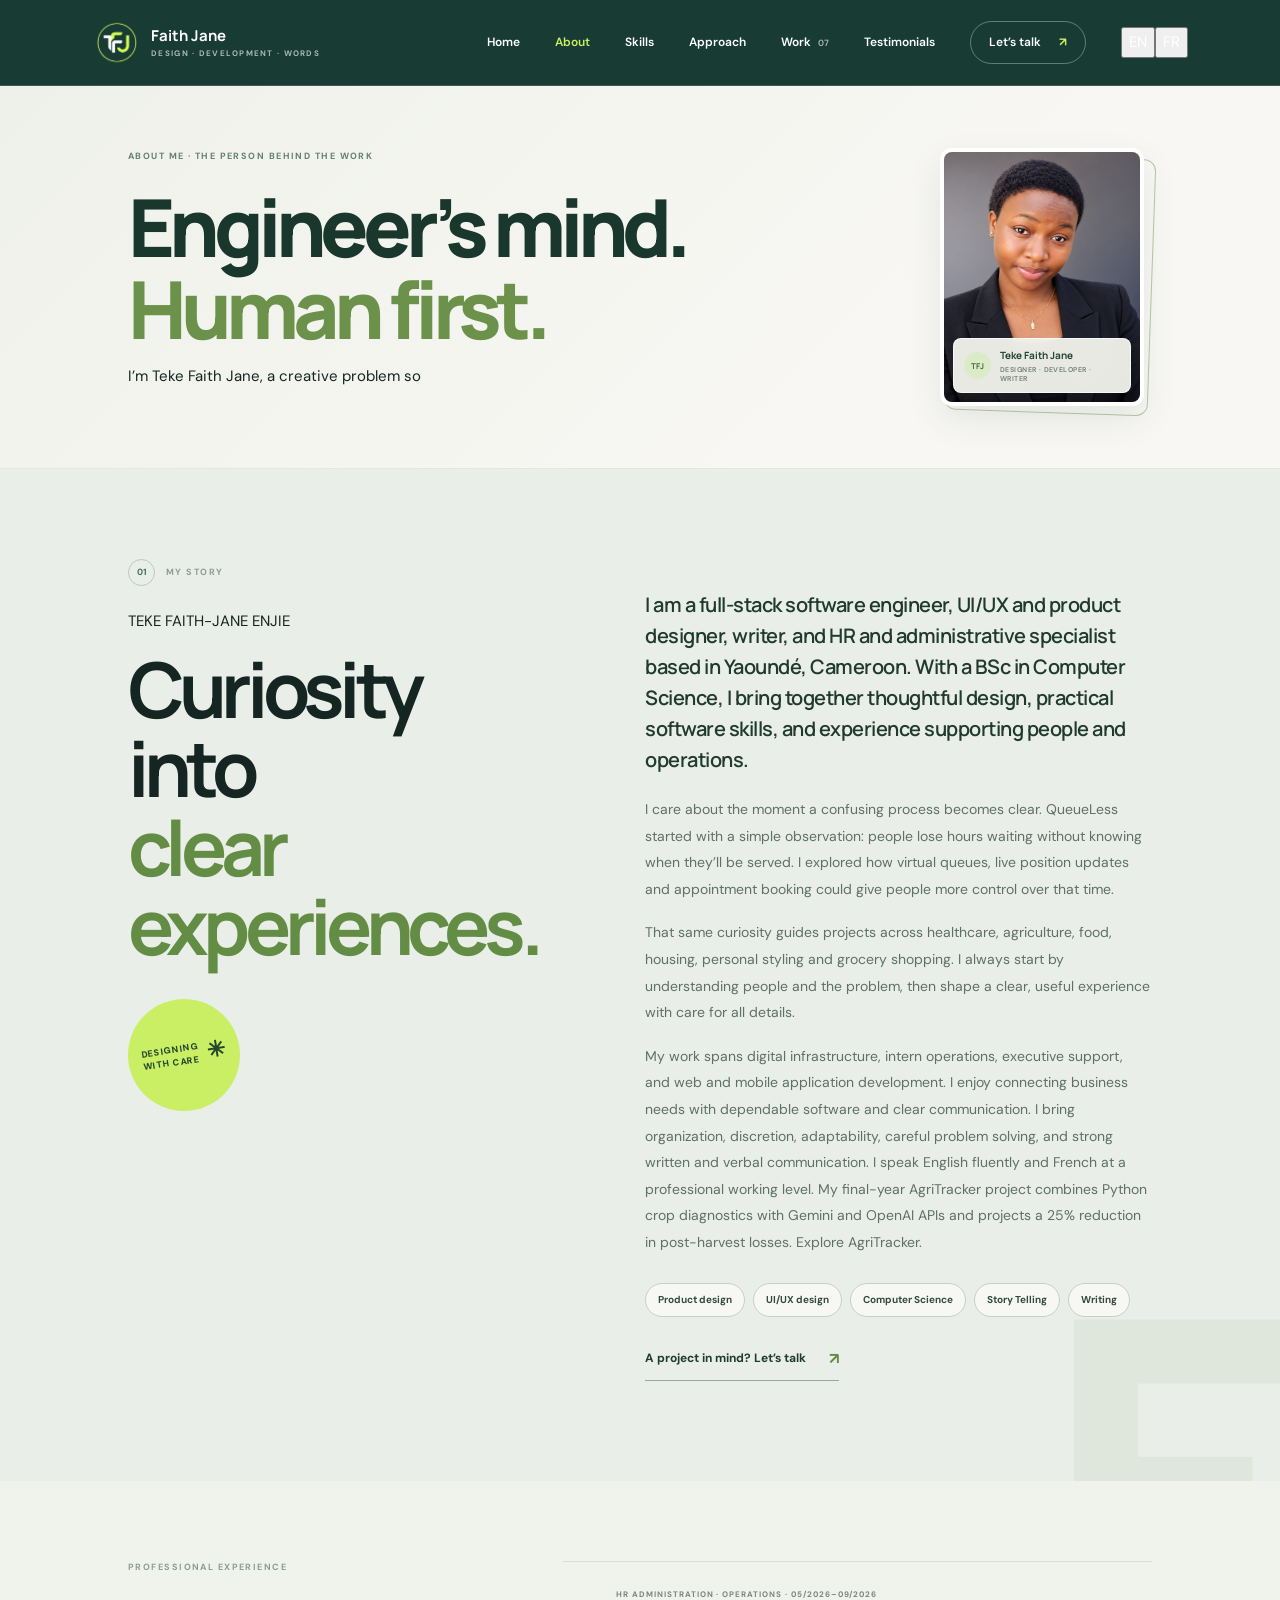
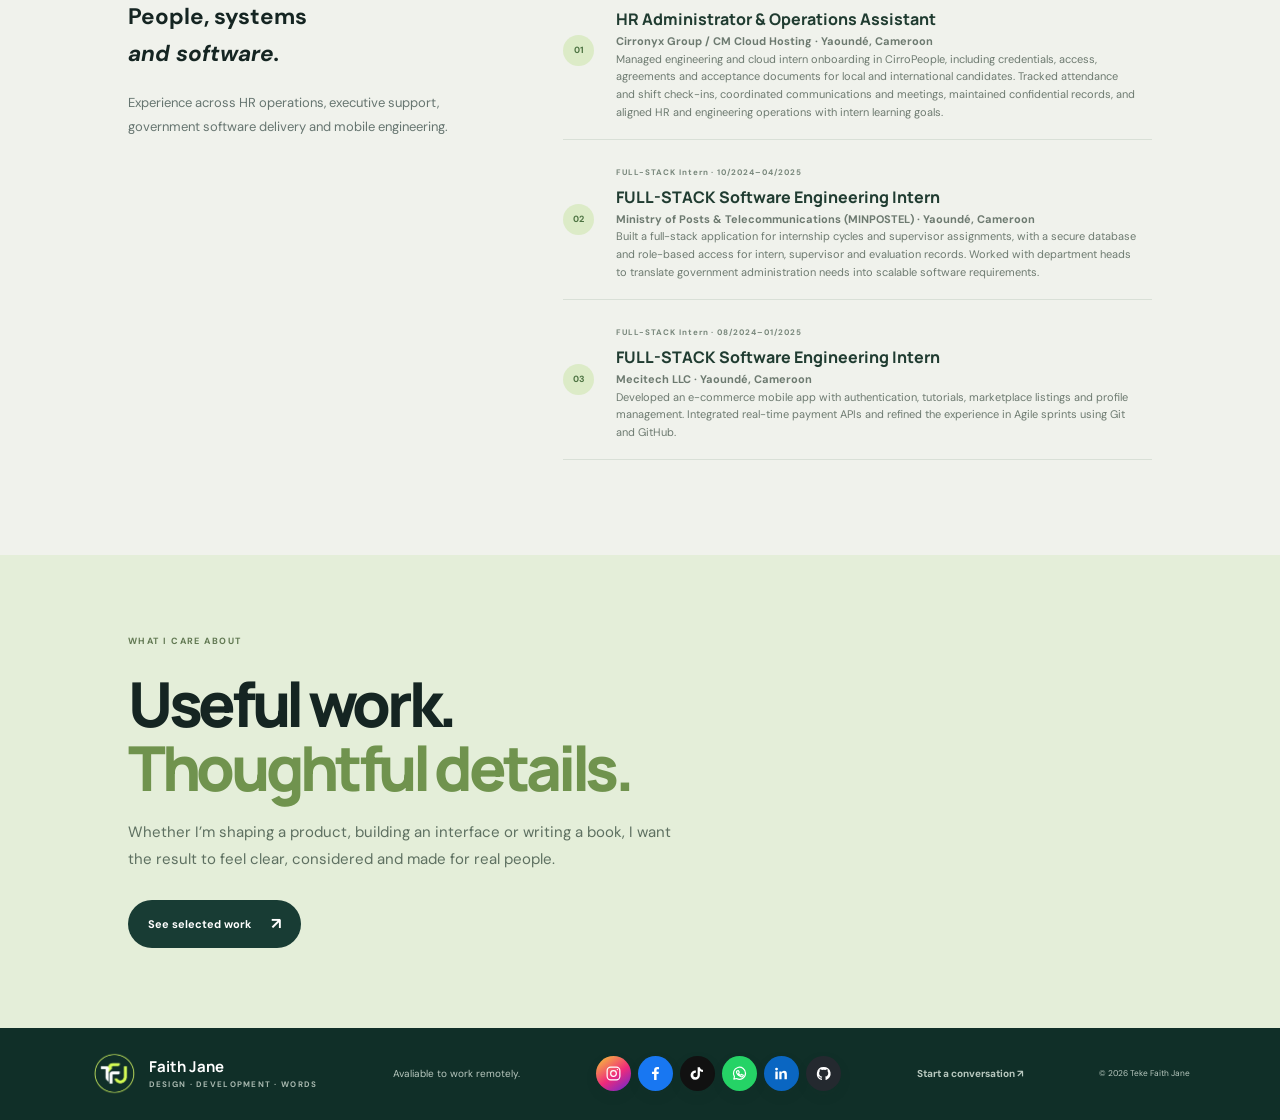
==== commit aed64775: "Add AfriJobs portfolio project" ====
--- a/about.html
+++ b/about.html
@@ -1 +1 @@
-<!doctype html><html lang="en"><head><meta charset="utf-8"><meta name="viewport" content="width=device-width, initial-scale=1"><meta name="theme-color" content="#183c34"><meta name="description" content="Learn about Teke Faith Jane, her Computer Science, HR administration and operations experience."><title>About — Teke Faith Jane</title><link rel="preconnect" href="https://fonts.googleapis.com"><link rel="preconnect" href="https://fonts.gstatic.com" crossorigin><link href="https://fonts.googleapis.com/css2?family=DM+Sans:wght@400;500;600;700&family=Manrope:wght@400;500;600;700;800&display=swap" rel="stylesheet"><link rel="stylesheet" href="style.css"><script>try{document.documentElement.lang=localStorage.getItem("portfolio-language")==="fr"?"fr":"en-GB"}catch(e){document.documentElement.lang="en-GB"}</script></head><body><header class="site-header"><a class="brand" href="index.html"><img class="brand-mark" src="assets/faith-jane-logo.png" alt="Faith Jane logo"><span class="brand-name">Faith Jane<small>DESIGN · DEVELOPMENT · WORDS</small></span></a><button class="menu-toggle" aria-label="Open navigation" aria-expanded="false" aria-controls="site-nav"><span></span><span></span></button><nav class="site-nav" id="site-nav"><a href="index.html">Home</a><a href="about.html" aria-current="page">About</a><a href="skills.html">Skills</a><a href="approach.html">Approach</a><a href="work.html">Work <span>06</span></a><a href="testimonials.html">Testimonials</a><a class="nav-cta" href="contact.html">Let’s talk <b>↗</b></a></nav></header><main><section class="page-hero about-hero"><div class="about-hero-copy"><p class="eyebrow">ABOUT ME · THE PERSON BEHIND THE WORK</p><h1>Engineer’s mind.<br><em>Human first.</em></h1><p class="about-intro-typewriter" aria-label="I&rsquo;m Teke Faith Jane, a creative problem solver working across product design, software development and writing."><span class="typewriter-text" data-fr="Je suis Teke Faith Jane, créative et conceptrice de solutions, spécialisée en design produit, développement logiciel et écriture." aria-hidden="true">I&rsquo;m Teke Faith Jane, a creative problem solver working across product design, software development and writing.</span><span class="typewriter-cursor" aria-hidden="true"></span></p></div><div class="about-profile"><div class="about-profile-orbit"></div><figure class="about-profile-photo"><img src="assets/faith-jane-portrait.png" alt="Portrait of Teke Faith Jane, product designer and developer" onerror="this.parentElement.classList.add('portrait-missing')"><figcaption><span>TFJ</span><span>Teke Faith Jane<small>DESIGNER · DEVELOPER · WRITER</small></span></figcaption></figure><span class="about-profile-note">Thoughtful by design <b>✳</b></span></div></section><section class="about section-wrap"><div class="about-heading"><p class="eyebrow"><span class="section-number">01</span> MY STORY</p><p class="about-full-name">TEKE FAITH-JANE ENJIE</p><h2>Curiosity into<br><em>clear experiences.</em></h2><div class="about-stamp"><span>DESIGNING<br>WITH CARE</span><b>✳</b></div></div><div class="about-copy"><p class="about-lead">I am a full-stack software engineer, UI/UX and product designer, writer, and HR and administrative specialist based in Yaoundé, Cameroon. With a BSc in Computer Science, I bring together thoughtful design, practical software skills, and experience supporting people and operations.</p><p>I care about the moment a confusing process becomes clear. QueueLess started with a simple observation: people lose hours waiting without knowing when they’ll be served. I explored how virtual queues, live position updates and appointment booking could give people more control over that time.</p><p>That same curiosity guides projects across healthcare, agriculture, food, housing, personal styling and grocery shopping. I always start by understanding people and the problem, then shape a clear, useful experience with care for all details.</p><p>My work spans digital infrastructure, intern operations, executive support, and web and mobile application development. I enjoy connecting business needs with dependable software and clear communication. I bring organization, discretion, adaptability, careful problem solving, and strong written and verbal communication. I speak English fluently and French at a professional working level. My final-year AgriTracker project combines Python crop diagnostics with Gemini and OpenAI APIs and projects a 25% reduction in post-harvest losses. <a class="project-inline-link" href="https://agritracker.nichesite.org" target="_blank" rel="noopener noreferrer">Explore AgriTracker</a>.</p><div class="skill-list"><span>Product design</span><span>UI/UX design</span><span>Computer Science</span><span>Story Telling</span><span>Writing</span></div><a class="inline-link" href="contact.html">A project in mind? Let’s talk <span>↗</span></a></div></section><section class="experience section-wrap" id="professional-experience"><div><p class="eyebrow">PROFESSIONAL EXPERIENCE</p><h2>People, systems<br><em>and software.</em></h2><p class="heading-note">Experience across HR operations, executive support, government software delivery and mobile engineering.</p></div><div class="experience-list about-experience"><article><span class="experience-mark">01</span><div><small>HR ADMINISTRATION · OPERATIONS · 05/2026–09/2026</small><h3>HR Administrator &amp; Operations Assistant</h3><p><strong>Cirronyx Group / CM Cloud Hosting · Yaoundé, Cameroon</strong></p><p>Managed engineering and cloud intern onboarding in CirroPeople, including credentials, access, agreements and acceptance documents for local and international candidates. Tracked attendance and shift check-ins, coordinated communications and meetings, maintained confidential records, and aligned HR and engineering operations with intern learning goals.</p></div></article><article><span class="experience-mark">02</span><div><small>FULL-STACK Intern · 10/2024–04/2025</small><h3>FULL-STACK Software Engineering Intern</h3><p><strong>Ministry of Posts &amp; Telecommunications (MINPOSTEL) · Yaoundé, Cameroon</strong></p><p>Built a full-stack application for internship cycles and supervisor assignments, with a secure database and role-based access for intern, supervisor and evaluation records. Worked with department heads to translate government administration needs into scalable software requirements.</p></div></article><article><span class="experience-mark">03</span><div><small>FULL-STACK Intern · 08/2024–01/2025</small><h3>FULL-STACK Software Engineering Intern</h3><p><strong>Mecitech LLC · Yaoundé, Cameroon</strong></p><p>Developed an e-commerce mobile app with authentication, tutorials, marketplace listings and profile management. Integrated real-time payment APIs and refined the experience in Agile sprints using Git and GitHub.</p></div></article></div></section><section class="about-callout"><p class="eyebrow">WHAT I CARE ABOUT</p><h2>Useful work.<br><em>Thoughtful details.</em></h2><p>Whether I’m shaping a product, building an interface or writing a book, I want the result to feel clear, considered and made for real people.</p><a class="button button-dark" href="work.html">See selected work <span>↗</span></a></section></main><footer class="site-footer"><a class="brand" href="index.html"><img class="brand-mark" src="assets/faith-jane-logo.png" alt="Faith Jane logo"><span class="brand-name">Faith Jane<small>DESIGN · DEVELOPMENT · WORDS</small></span></a><span>Avaliable to work remotely.</span><div class="footer-social" aria-label="Social media profiles"><a class="social-icon icon-instagram" href="https://www.instagram.com/jenny_techy/" target="_blank" rel="noopener noreferrer" aria-label="Instagram — Jenny Techy" title="Instagram"><svg viewBox="0 0 24 24" aria-hidden="true"><rect x="3" y="3" width="18" height="18" rx="5"/><circle cx="12" cy="12" r="4"/><circle class="social-dot" cx="17.5" cy="6.5" r="1"/></svg></a><a class="social-icon icon-facebook" href="https://www.facebook.com/profile.php?id=100085909933115&amp;sk" target="_blank" rel="noopener noreferrer" aria-label="Facebook — Jenny Techy" title="Facebook"><svg viewBox="0 0 24 24" aria-hidden="true"><path d="M13.5 21v-8.2h2.8l.4-3.2h-3.2V7.5c0-.9.3-1.6 1.6-1.6H17V3.1c-.4-.1-1.4-.2-2.6-.2-2.6 0-4.4 1.6-4.4 4.5v2.2H7v3.2h3V21z"/></svg></a><a class="social-icon icon-tiktok" href="https://www.tiktok.com/@jennytechy237" target="_blank" rel="noopener noreferrer" aria-label="TikTok — Jenny Techy" title="TikTok"><svg viewBox="0 0 24 24" aria-hidden="true"><path d="M15.4 3h-3.2v11.1a3.1 3.1 0 1 1-2.5-3.05V7.8a6.6 6.6 0 1 0 5.7 6.5V8.6a8.1 8.1 0 0 0 4.3 1.3V6.7c-2.3 0-4.1-1.6-4.3-3.7Z"/></svg></a><a class="social-icon icon-whatsapp" href="https://wa.me/237674329913" target="_blank" rel="noopener noreferrer" aria-label="WhatsApp Faith" title="WhatsApp"><svg viewBox="0 0 24 24" aria-hidden="true"><path d="M20.5 11.7a8.5 8.5 0 0 1-12.6 7.4L4 20l.9-3.7a8.5 8.5 0 1 1 15.6-4.6Z"/><path d="M9 8.5c.2-.5.5-.5.8-.5h.5c.2 0 .4.1.5.4l.8 1.8c.1.2.1.4-.1.6l-.6.7c-.2.2-.2.4-.1.6.6 1 1.4 1.8 2.5 2.3.2.1.4.1.6-.1l.8-.9c.2-.2.4-.2.6-.1l1.7.8c.3.1.4.3.4.5 0 .3-.2 1.1-.7 1.5-.5.5-1.2.7-1.9.6-1-.1-2.4-.6-4-2-1.8-1.5-2.8-3.4-3-4.3-.2-.8.1-1.5.5-1.9Z"/></svg></a><a class="social-icon icon-linkedin" href="https://www.linkedin.com/" target="_blank" rel="noopener noreferrer" aria-label="LinkedIn — update to your profile" title="LinkedIn"><svg viewBox="0 0 24 24" aria-hidden="true"><path d="M5 3.8a2 2 0 1 0 0 4 2 2 0 0 0 0-4ZM3.3 9h3.4v11H3.3zm5.6 0h3.2v1.5h.1A3.5 3.5 0 0 1 15.4 8c3.5 0 4.2 2.3 4.2 5.3V20h-3.4v-5.9c0-1.4 0-3.1-1.9-3.1s-2.2 1.5-2.2 3V20H8.9z"/></svg></a><a class="social-icon icon-github" href="https://github.com/TekeJane/faith-jane-portfolio.git" target="_blank" rel="noopener noreferrer" aria-label="GitHub — Faith Jane portfolio" title="GitHub"><svg viewBox="0 0 24 24" aria-hidden="true"><path d="M12 2.8a9.5 9.5 0 0 0-3 18.5c.5.1.7-.2.7-.5v-1.8c-2.8.6-3.4-1.2-3.4-1.2-.4-1.1-1.1-1.4-1.1-1.4-.9-.6.1-.6.1-.6 1 .1 1.5 1 1.5 1 .9 1.5 2.3 1.1 2.9.8.1-.6.4-1.1.6-1.3-2.2-.3-4.5-1.1-4.5-4.8 0-1.1.4-2 1-2.7-.1-.3-.4-1.3.1-2.7 0 0 .8-.3 2.8 1a9.7 9.7 0 0 1 5.1 0c2-1.3 2.8-1 2.8-1 .5 1.4.2 2.4.1 2.7.6.7 1 1.6 1 2.7 0 3.7-2.3 4.5-4.5 4.8.4.3.7.9.7 1.8v2.7c0 .3.2.6.7.5A9.5 9.5 0 0 0 12 2.8z"/></svg></a></div><a href="contact.html">Start a conversation ↗</a><small>© <span id="year"></span> Teke Faith Jane</small></footer><script src="script.js"></script></body></html>
+<!doctype html><html lang="en"><head><meta charset="utf-8"><meta name="viewport" content="width=device-width, initial-scale=1"><meta name="theme-color" content="#183c34"><meta name="description" content="Learn about Teke Faith Jane, her Computer Science, HR administration and operations experience."><title>About — Teke Faith Jane</title><link rel="preconnect" href="https://fonts.googleapis.com"><link rel="preconnect" href="https://fonts.gstatic.com" crossorigin><link href="https://fonts.googleapis.com/css2?family=DM+Sans:wght@400;500;600;700&family=Manrope:wght@400;500;600;700;800&display=swap" rel="stylesheet"><link rel="stylesheet" href="style.css"><script>try{document.documentElement.lang=localStorage.getItem("portfolio-language")==="fr"?"fr":"en-GB"}catch(e){document.documentElement.lang="en-GB"}</script></head><body><header class="site-header"><a class="brand" href="index.html"><img class="brand-mark" src="assets/faith-jane-logo.png" alt="Faith Jane logo"><span class="brand-name">Faith Jane<small>DESIGN · DEVELOPMENT · WORDS</small></span></a><button class="menu-toggle" aria-label="Open navigation" aria-expanded="false" aria-controls="site-nav"><span></span><span></span></button><nav class="site-nav" id="site-nav"><a href="index.html">Home</a><a href="about.html" aria-current="page">About</a><a href="skills.html">Skills</a><a href="approach.html">Approach</a><a href="work.html">Work <span>07</span></a><a href="testimonials.html">Testimonials</a><a class="nav-cta" href="contact.html">Let’s talk <b>↗</b></a></nav></header><main><section class="page-hero about-hero"><div class="about-hero-copy"><p class="eyebrow">ABOUT ME · THE PERSON BEHIND THE WORK</p><h1>Engineer’s mind.<br><em>Human first.</em></h1><p class="about-intro-typewriter" aria-label="I&rsquo;m Teke Faith Jane, a creative problem solver working across product design, software development and writing."><span class="typewriter-text" data-fr="Je suis Teke Faith Jane, créative et conceptrice de solutions, spécialisée en design produit, développement logiciel et écriture." aria-hidden="true">I&rsquo;m Teke Faith Jane, a creative problem solver working across product design, software development and writing.</span><span class="typewriter-cursor" aria-hidden="true"></span></p></div><div class="about-profile"><div class="about-profile-orbit"></div><figure class="about-profile-photo"><img src="assets/faith-jane-portrait.png" alt="Portrait of Teke Faith Jane, product designer and developer" onerror="this.parentElement.classList.add('portrait-missing')"><figcaption><span>TFJ</span><span>Teke Faith Jane<small>DESIGNER · DEVELOPER · WRITER</small></span></figcaption></figure><span class="about-profile-note">Thoughtful by design <b>✳</b></span></div></section><section class="about section-wrap"><div class="about-heading"><p class="eyebrow"><span class="section-number">01</span> MY STORY</p><p class="about-full-name">TEKE FAITH-JANE ENJIE</p><h2>Curiosity into<br><em>clear experiences.</em></h2><div class="about-stamp"><span>DESIGNING<br>WITH CARE</span><b>✳</b></div></div><div class="about-copy"><p class="about-lead">I am a full-stack software engineer, UI/UX and product designer, writer, and HR and administrative specialist based in Yaoundé, Cameroon. With a BSc in Computer Science, I bring together thoughtful design, practical software skills, and experience supporting people and operations.</p><p>I care about the moment a confusing process becomes clear. QueueLess started with a simple observation: people lose hours waiting without knowing when they’ll be served. I explored how virtual queues, live position updates and appointment booking could give people more control over that time.</p><p>That same curiosity guides projects across healthcare, agriculture, food, housing, personal styling and grocery shopping. I always start by understanding people and the problem, then shape a clear, useful experience with care for all details.</p><p>My work spans digital infrastructure, intern operations, executive support, and web and mobile application development. I enjoy connecting business needs with dependable software and clear communication. I bring organization, discretion, adaptability, careful problem solving, and strong written and verbal communication. I speak English fluently and French at a professional working level. My final-year AgriTracker project combines Python crop diagnostics with Gemini and OpenAI APIs and projects a 25% reduction in post-harvest losses. <a class="project-inline-link" href="https://agritracker.nichesite.org" target="_blank" rel="noopener noreferrer">Explore AgriTracker</a>.</p><div class="skill-list"><span>Product design</span><span>UI/UX design</span><span>Computer Science</span><span>Story Telling</span><span>Writing</span></div><a class="inline-link" href="contact.html">A project in mind? Let’s talk <span>↗</span></a></div></section><section class="experience section-wrap" id="professional-experience"><div><p class="eyebrow">PROFESSIONAL EXPERIENCE</p><h2>People, systems<br><em>and software.</em></h2><p class="heading-note">Experience across HR operations, executive support, government software delivery and mobile engineering.</p></div><div class="experience-list about-experience"><article><span class="experience-mark">01</span><div><small>HR ADMINISTRATION · OPERATIONS · 05/2026–09/2026</small><h3>HR Administrator &amp; Operations Assistant</h3><p><strong>Cirronyx Group / CM Cloud Hosting · Yaoundé, Cameroon</strong></p><p>Managed engineering and cloud intern onboarding in CirroPeople, including credentials, access, agreements and acceptance documents for local and international candidates. Tracked attendance and shift check-ins, coordinated communications and meetings, maintained confidential records, and aligned HR and engineering operations with intern learning goals.</p></div></article><article><span class="experience-mark">02</span><div><small>FULL-STACK Intern · 10/2024–04/2025</small><h3>FULL-STACK Software Engineering Intern</h3><p><strong>Ministry of Posts &amp; Telecommunications (MINPOSTEL) · Yaoundé, Cameroon</strong></p><p>Built a full-stack application for internship cycles and supervisor assignments, with a secure database and role-based access for intern, supervisor and evaluation records. Worked with department heads to translate government administration needs into scalable software requirements.</p></div></article><article><span class="experience-mark">03</span><div><small>FULL-STACK Intern · 08/2024–01/2025</small><h3>FULL-STACK Software Engineering Intern</h3><p><strong>Mecitech LLC · Yaoundé, Cameroon</strong></p><p>Developed an e-commerce mobile app with authentication, tutorials, marketplace listings and profile management. Integrated real-time payment APIs and refined the experience in Agile sprints using Git and GitHub.</p></div></article></div></section><section class="about-callout"><p class="eyebrow">WHAT I CARE ABOUT</p><h2>Useful work.<br><em>Thoughtful details.</em></h2><p>Whether I’m shaping a product, building an interface or writing a book, I want the result to feel clear, considered and made for real people.</p><a class="button button-dark" href="work.html">See selected work <span>↗</span></a></section></main><footer class="site-footer"><a class="brand" href="index.html"><img class="brand-mark" src="assets/faith-jane-logo.png" alt="Faith Jane logo"><span class="brand-name">Faith Jane<small>DESIGN · DEVELOPMENT · WORDS</small></span></a><span>Avaliable to work remotely.</span><div class="footer-social" aria-label="Social media profiles"><a class="social-icon icon-instagram" href="https://www.instagram.com/jenny_techy/" target="_blank" rel="noopener noreferrer" aria-label="Instagram — Jenny Techy" title="Instagram"><svg viewBox="0 0 24 24" aria-hidden="true"><rect x="3" y="3" width="18" height="18" rx="5"/><circle cx="12" cy="12" r="4"/><circle class="social-dot" cx="17.5" cy="6.5" r="1"/></svg></a><a class="social-icon icon-facebook" href="https://www.facebook.com/profile.php?id=100085909933115&amp;sk" target="_blank" rel="noopener noreferrer" aria-label="Facebook — Jenny Techy" title="Facebook"><svg viewBox="0 0 24 24" aria-hidden="true"><path d="M13.5 21v-8.2h2.8l.4-3.2h-3.2V7.5c0-.9.3-1.6 1.6-1.6H17V3.1c-.4-.1-1.4-.2-2.6-.2-2.6 0-4.4 1.6-4.4 4.5v2.2H7v3.2h3V21z"/></svg></a><a class="social-icon icon-tiktok" href="https://www.tiktok.com/@jennytechy237" target="_blank" rel="noopener noreferrer" aria-label="TikTok — Jenny Techy" title="TikTok"><svg viewBox="0 0 24 24" aria-hidden="true"><path d="M15.4 3h-3.2v11.1a3.1 3.1 0 1 1-2.5-3.05V7.8a6.6 6.6 0 1 0 5.7 6.5V8.6a8.1 8.1 0 0 0 4.3 1.3V6.7c-2.3 0-4.1-1.6-4.3-3.7Z"/></svg></a><a class="social-icon icon-whatsapp" href="https://wa.me/237674329913" target="_blank" rel="noopener noreferrer" aria-label="WhatsApp Faith" title="WhatsApp"><svg viewBox="0 0 24 24" aria-hidden="true"><path d="M20.5 11.7a8.5 8.5 0 0 1-12.6 7.4L4 20l.9-3.7a8.5 8.5 0 1 1 15.6-4.6Z"/><path d="M9 8.5c.2-.5.5-.5.8-.5h.5c.2 0 .4.1.5.4l.8 1.8c.1.2.1.4-.1.6l-.6.7c-.2.2-.2.4-.1.6.6 1 1.4 1.8 2.5 2.3.2.1.4.1.6-.1l.8-.9c.2-.2.4-.2.6-.1l1.7.8c.3.1.4.3.4.5 0 .3-.2 1.1-.7 1.5-.5.5-1.2.7-1.9.6-1-.1-2.4-.6-4-2-1.8-1.5-2.8-3.4-3-4.3-.2-.8.1-1.5.5-1.9Z"/></svg></a><a class="social-icon icon-linkedin" href="https://www.linkedin.com/" target="_blank" rel="noopener noreferrer" aria-label="LinkedIn — update to your profile" title="LinkedIn"><svg viewBox="0 0 24 24" aria-hidden="true"><path d="M5 3.8a2 2 0 1 0 0 4 2 2 0 0 0 0-4ZM3.3 9h3.4v11H3.3zm5.6 0h3.2v1.5h.1A3.5 3.5 0 0 1 15.4 8c3.5 0 4.2 2.3 4.2 5.3V20h-3.4v-5.9c0-1.4 0-3.1-1.9-3.1s-2.2 1.5-2.2 3V20H8.9z"/></svg></a><a class="social-icon icon-github" href="https://github.com/TekeJane/faith-jane-portfolio.git" target="_blank" rel="noopener noreferrer" aria-label="GitHub — Faith Jane portfolio" title="GitHub"><svg viewBox="0 0 24 24" aria-hidden="true"><path d="M12 2.8a9.5 9.5 0 0 0-3 18.5c.5.1.7-.2.7-.5v-1.8c-2.8.6-3.4-1.2-3.4-1.2-.4-1.1-1.1-1.4-1.1-1.4-.9-.6.1-.6.1-.6 1 .1 1.5 1 1.5 1 .9 1.5 2.3 1.1 2.9.8.1-.6.4-1.1.6-1.3-2.2-.3-4.5-1.1-4.5-4.8 0-1.1.4-2 1-2.7-.1-.3-.4-1.3.1-2.7 0 0 .8-.3 2.8 1a9.7 9.7 0 0 1 5.1 0c2-1.3 2.8-1 2.8-1 .5 1.4.2 2.4.1 2.7.6.7 1 1.6 1 2.7 0 3.7-2.3 4.5-4.5 4.8.4.3.7.9.7 1.8v2.7c0 .3.2.6.7.5A9.5 9.5 0 0 0 12 2.8z"/></svg></a></div><a href="contact.html">Start a conversation ↗</a><small>© <span id="year"></span> Teke Faith Jane</small></footer><script src="script.js"></script></body></html>
--- a/style.css
+++ b/style.css
@@ -243,3 +243,4 @@
 html[lang="fr"] .card-story>b{max-width:19ch}
 @media(max-width:1050px){html[lang="fr"] .site-nav{gap:7px}html[lang="fr"] .site-nav>a{font-size:10px}}
 html[lang^="fr"] h1,html[lang^="fr"] h2,html[lang^="fr"] h3,html[lang^="fr"] h4,html[lang^="fr"] .card-story>b,html[lang^="fr"] .card-info b,html[lang^="fr"] .screen-card figcaption b,html[lang^="fr"] .technology-card-top>b{letter-spacing:0!important;word-spacing:.12em!important;font-kerning:none;font-variant-ligatures:none}
+.screen-slot img{cursor:zoom-in}.screen-slot img:focus-visible{outline:3px solid #6b914b;outline-offset:3px}.screen-preview{position:fixed;box-sizing:border-box;max-width:none;max-height:none;width:min(96vw,1800px);height:min(96vh,1100px);padding:45px 18px 18px;border:1px solid #ffffff55;border-radius:12px;background:#14201dcc;color:#fff;overflow:auto}.screen-preview::backdrop{background:#07110ed9;backdrop-filter:blur(5px)}.screen-preview>img{display:block;width:auto;height:auto;max-width:100%;max-height:100%;margin:0 auto;object-fit:contain;cursor:zoom-out}.screen-preview-close{position:fixed;top:calc((100vh - min(96vh,1100px))/2 + 9px);right:calc((100vw - min(96vw,1800px))/2 + 10px);z-index:1;width:34px;height:34px;border:1px solid #ffffff65;border-radius:50%;background:#183c34;color:white;font-size:22px;line-height:1;cursor:pointer}
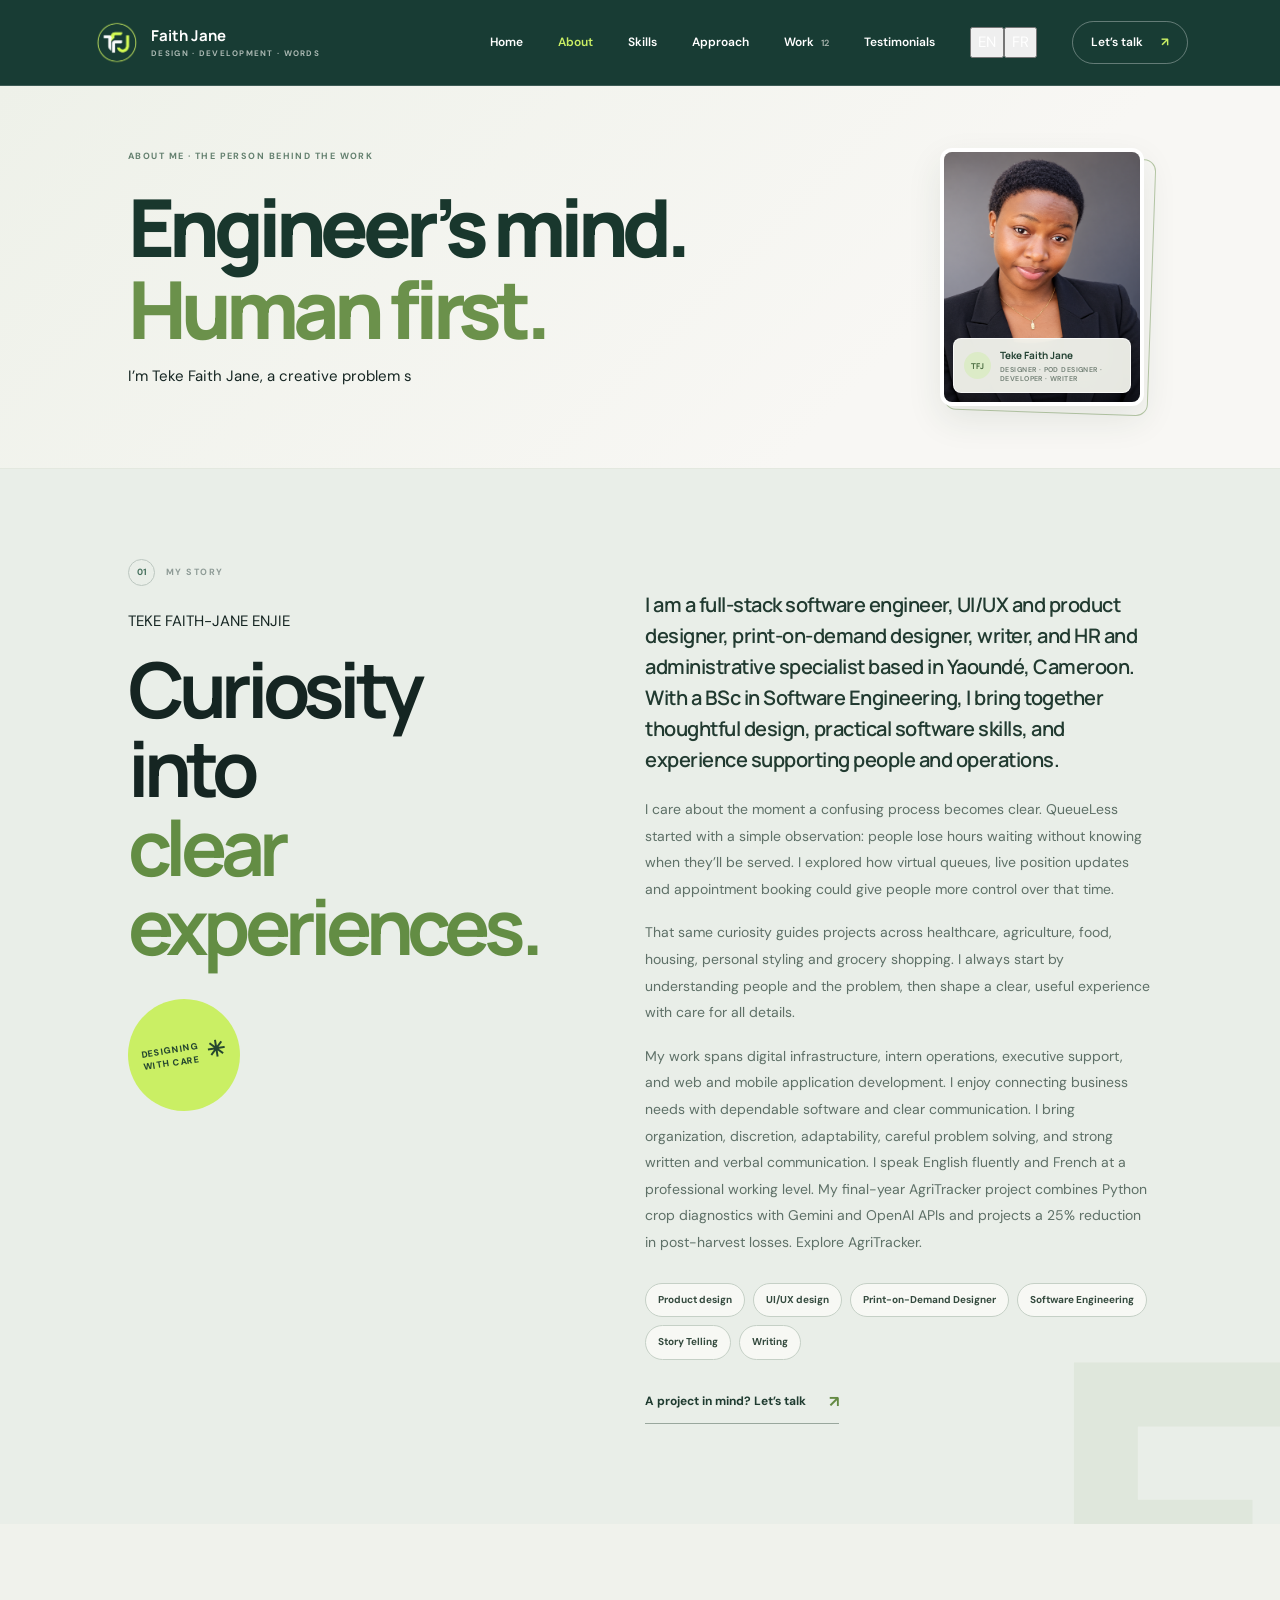
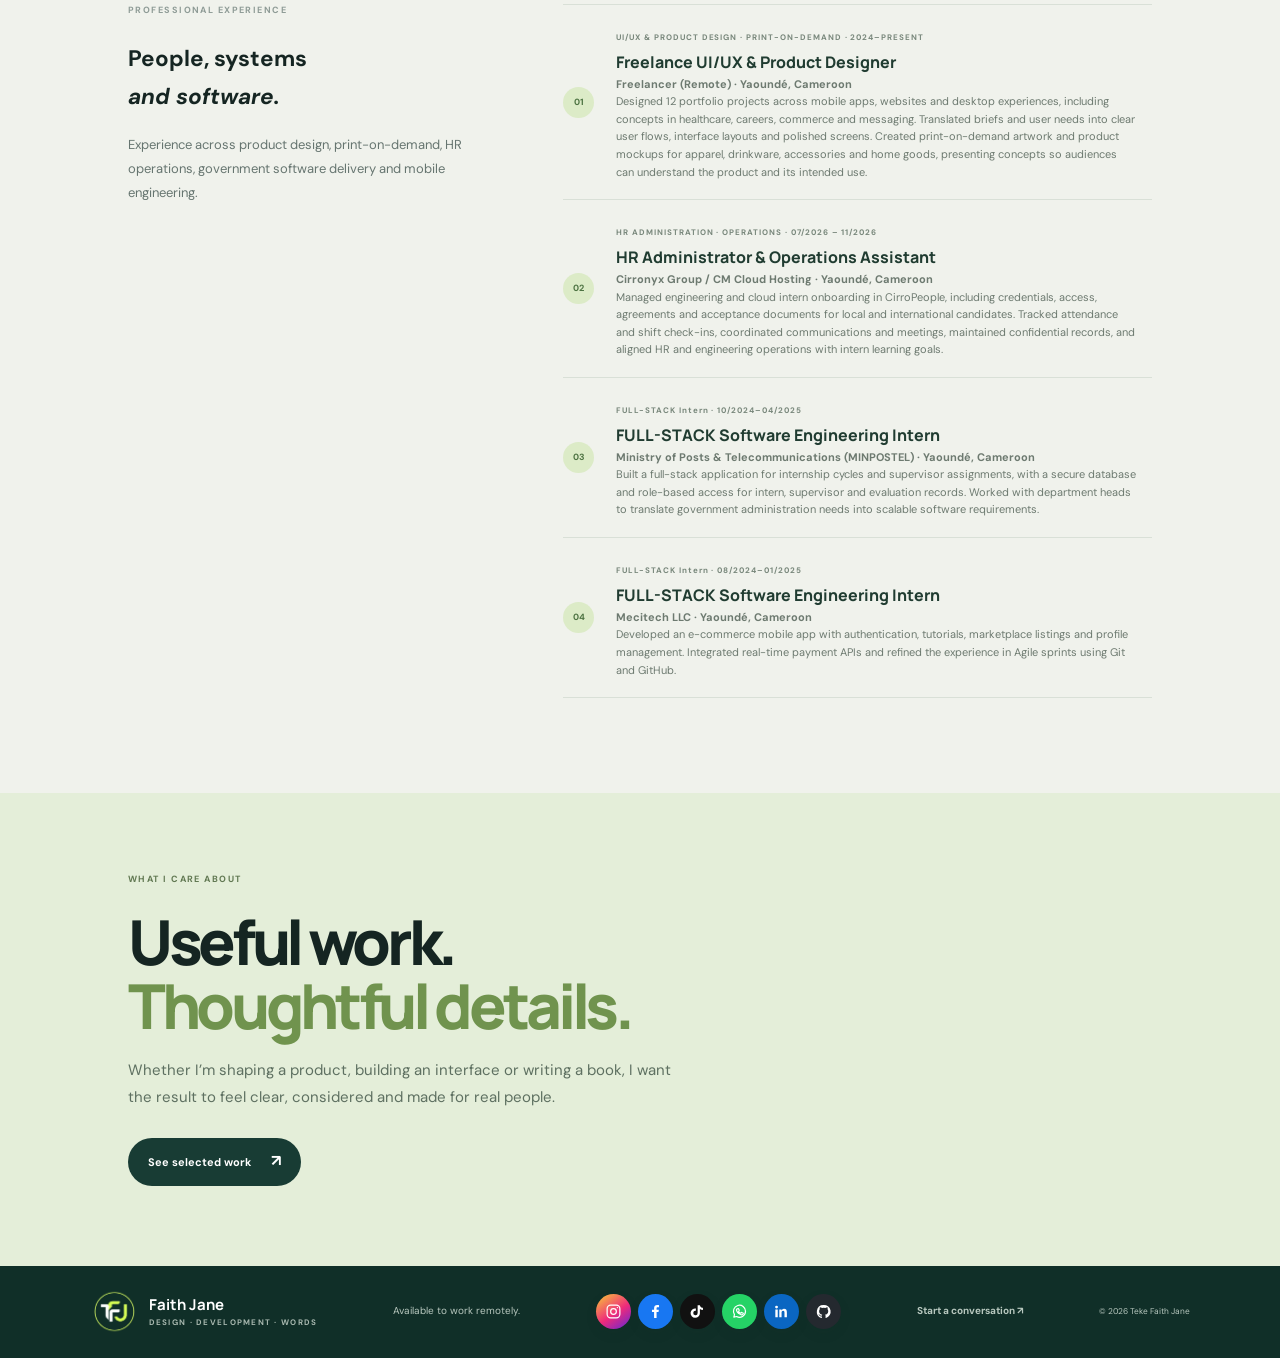
==== commit c1e3cf76: "Update portfolio and add project assets" ====
--- a/about.html
+++ b/about.html
@@ -1 +1 @@
-<!doctype html><html lang="en"><head><meta charset="utf-8"><meta name="viewport" content="width=device-width, initial-scale=1"><meta name="theme-color" content="#183c34"><meta name="description" content="Learn about Teke Faith Jane, her Computer Science, HR administration and operations experience."><title>About — Teke Faith Jane</title><link rel="preconnect" href="https://fonts.googleapis.com"><link rel="preconnect" href="https://fonts.gstatic.com" crossorigin><link href="https://fonts.googleapis.com/css2?family=DM+Sans:wght@400;500;600;700&family=Manrope:wght@400;500;600;700;800&display=swap" rel="stylesheet"><link rel="stylesheet" href="style.css"><script>try{document.documentElement.lang=localStorage.getItem("portfolio-language")==="fr"?"fr":"en-GB"}catch(e){document.documentElement.lang="en-GB"}</script></head><body><header class="site-header"><a class="brand" href="index.html"><img class="brand-mark" src="assets/faith-jane-logo.png" alt="Faith Jane logo"><span class="brand-name">Faith Jane<small>DESIGN · DEVELOPMENT · WORDS</small></span></a><button class="menu-toggle" aria-label="Open navigation" aria-expanded="false" aria-controls="site-nav"><span></span><span></span></button><nav class="site-nav" id="site-nav"><a href="index.html">Home</a><a href="about.html" aria-current="page">About</a><a href="skills.html">Skills</a><a href="approach.html">Approach</a><a href="work.html">Work <span>07</span></a><a href="testimonials.html">Testimonials</a><a class="nav-cta" href="contact.html">Let’s talk <b>↗</b></a></nav></header><main><section class="page-hero about-hero"><div class="about-hero-copy"><p class="eyebrow">ABOUT ME · THE PERSON BEHIND THE WORK</p><h1>Engineer’s mind.<br><em>Human first.</em></h1><p class="about-intro-typewriter" aria-label="I&rsquo;m Teke Faith Jane, a creative problem solver working across product design, software development and writing."><span class="typewriter-text" data-fr="Je suis Teke Faith Jane, créative et conceptrice de solutions, spécialisée en design produit, développement logiciel et écriture." aria-hidden="true">I&rsquo;m Teke Faith Jane, a creative problem solver working across product design, software development and writing.</span><span class="typewriter-cursor" aria-hidden="true"></span></p></div><div class="about-profile"><div class="about-profile-orbit"></div><figure class="about-profile-photo"><img src="assets/faith-jane-portrait.png" alt="Portrait of Teke Faith Jane, product designer and developer" onerror="this.parentElement.classList.add('portrait-missing')"><figcaption><span>TFJ</span><span>Teke Faith Jane<small>DESIGNER · DEVELOPER · WRITER</small></span></figcaption></figure><span class="about-profile-note">Thoughtful by design <b>✳</b></span></div></section><section class="about section-wrap"><div class="about-heading"><p class="eyebrow"><span class="section-number">01</span> MY STORY</p><p class="about-full-name">TEKE FAITH-JANE ENJIE</p><h2>Curiosity into<br><em>clear experiences.</em></h2><div class="about-stamp"><span>DESIGNING<br>WITH CARE</span><b>✳</b></div></div><div class="about-copy"><p class="about-lead">I am a full-stack software engineer, UI/UX and product designer, writer, and HR and administrative specialist based in Yaoundé, Cameroon. With a BSc in Computer Science, I bring together thoughtful design, practical software skills, and experience supporting people and operations.</p><p>I care about the moment a confusing process becomes clear. QueueLess started with a simple observation: people lose hours waiting without knowing when they’ll be served. I explored how virtual queues, live position updates and appointment booking could give people more control over that time.</p><p>That same curiosity guides projects across healthcare, agriculture, food, housing, personal styling and grocery shopping. I always start by understanding people and the problem, then shape a clear, useful experience with care for all details.</p><p>My work spans digital infrastructure, intern operations, executive support, and web and mobile application development. I enjoy connecting business needs with dependable software and clear communication. I bring organization, discretion, adaptability, careful problem solving, and strong written and verbal communication. I speak English fluently and French at a professional working level. My final-year AgriTracker project combines Python crop diagnostics with Gemini and OpenAI APIs and projects a 25% reduction in post-harvest losses. <a class="project-inline-link" href="https://agritracker.nichesite.org" target="_blank" rel="noopener noreferrer">Explore AgriTracker</a>.</p><div class="skill-list"><span>Product design</span><span>UI/UX design</span><span>Computer Science</span><span>Story Telling</span><span>Writing</span></div><a class="inline-link" href="contact.html">A project in mind? Let’s talk <span>↗</span></a></div></section><section class="experience section-wrap" id="professional-experience"><div><p class="eyebrow">PROFESSIONAL EXPERIENCE</p><h2>People, systems<br><em>and software.</em></h2><p class="heading-note">Experience across HR operations, executive support, government software delivery and mobile engineering.</p></div><div class="experience-list about-experience"><article><span class="experience-mark">01</span><div><small>HR ADMINISTRATION · OPERATIONS · 05/2026–09/2026</small><h3>HR Administrator &amp; Operations Assistant</h3><p><strong>Cirronyx Group / CM Cloud Hosting · Yaoundé, Cameroon</strong></p><p>Managed engineering and cloud intern onboarding in CirroPeople, including credentials, access, agreements and acceptance documents for local and international candidates. Tracked attendance and shift check-ins, coordinated communications and meetings, maintained confidential records, and aligned HR and engineering operations with intern learning goals.</p></div></article><article><span class="experience-mark">02</span><div><small>FULL-STACK Intern · 10/2024–04/2025</small><h3>FULL-STACK Software Engineering Intern</h3><p><strong>Ministry of Posts &amp; Telecommunications (MINPOSTEL) · Yaoundé, Cameroon</strong></p><p>Built a full-stack application for internship cycles and supervisor assignments, with a secure database and role-based access for intern, supervisor and evaluation records. Worked with department heads to translate government administration needs into scalable software requirements.</p></div></article><article><span class="experience-mark">03</span><div><small>FULL-STACK Intern · 08/2024–01/2025</small><h3>FULL-STACK Software Engineering Intern</h3><p><strong>Mecitech LLC · Yaoundé, Cameroon</strong></p><p>Developed an e-commerce mobile app with authentication, tutorials, marketplace listings and profile management. Integrated real-time payment APIs and refined the experience in Agile sprints using Git and GitHub.</p></div></article></div></section><section class="about-callout"><p class="eyebrow">WHAT I CARE ABOUT</p><h2>Useful work.<br><em>Thoughtful details.</em></h2><p>Whether I’m shaping a product, building an interface or writing a book, I want the result to feel clear, considered and made for real people.</p><a class="button button-dark" href="work.html">See selected work <span>↗</span></a></section></main><footer class="site-footer"><a class="brand" href="index.html"><img class="brand-mark" src="assets/faith-jane-logo.png" alt="Faith Jane logo"><span class="brand-name">Faith Jane<small>DESIGN · DEVELOPMENT · WORDS</small></span></a><span>Avaliable to work remotely.</span><div class="footer-social" aria-label="Social media profiles"><a class="social-icon icon-instagram" href="https://www.instagram.com/jenny_techy/" target="_blank" rel="noopener noreferrer" aria-label="Instagram — Jenny Techy" title="Instagram"><svg viewBox="0 0 24 24" aria-hidden="true"><rect x="3" y="3" width="18" height="18" rx="5"/><circle cx="12" cy="12" r="4"/><circle class="social-dot" cx="17.5" cy="6.5" r="1"/></svg></a><a class="social-icon icon-facebook" href="https://www.facebook.com/profile.php?id=100085909933115&amp;sk" target="_blank" rel="noopener noreferrer" aria-label="Facebook — Jenny Techy" title="Facebook"><svg viewBox="0 0 24 24" aria-hidden="true"><path d="M13.5 21v-8.2h2.8l.4-3.2h-3.2V7.5c0-.9.3-1.6 1.6-1.6H17V3.1c-.4-.1-1.4-.2-2.6-.2-2.6 0-4.4 1.6-4.4 4.5v2.2H7v3.2h3V21z"/></svg></a><a class="social-icon icon-tiktok" href="https://www.tiktok.com/@jennytechy237" target="_blank" rel="noopener noreferrer" aria-label="TikTok — Jenny Techy" title="TikTok"><svg viewBox="0 0 24 24" aria-hidden="true"><path d="M15.4 3h-3.2v11.1a3.1 3.1 0 1 1-2.5-3.05V7.8a6.6 6.6 0 1 0 5.7 6.5V8.6a8.1 8.1 0 0 0 4.3 1.3V6.7c-2.3 0-4.1-1.6-4.3-3.7Z"/></svg></a><a class="social-icon icon-whatsapp" href="https://wa.me/237674329913" target="_blank" rel="noopener noreferrer" aria-label="WhatsApp Faith" title="WhatsApp"><svg viewBox="0 0 24 24" aria-hidden="true"><path d="M20.5 11.7a8.5 8.5 0 0 1-12.6 7.4L4 20l.9-3.7a8.5 8.5 0 1 1 15.6-4.6Z"/><path d="M9 8.5c.2-.5.5-.5.8-.5h.5c.2 0 .4.1.5.4l.8 1.8c.1.2.1.4-.1.6l-.6.7c-.2.2-.2.4-.1.6.6 1 1.4 1.8 2.5 2.3.2.1.4.1.6-.1l.8-.9c.2-.2.4-.2.6-.1l1.7.8c.3.1.4.3.4.5 0 .3-.2 1.1-.7 1.5-.5.5-1.2.7-1.9.6-1-.1-2.4-.6-4-2-1.8-1.5-2.8-3.4-3-4.3-.2-.8.1-1.5.5-1.9Z"/></svg></a><a class="social-icon icon-linkedin" href="https://www.linkedin.com/" target="_blank" rel="noopener noreferrer" aria-label="LinkedIn — update to your profile" title="LinkedIn"><svg viewBox="0 0 24 24" aria-hidden="true"><path d="M5 3.8a2 2 0 1 0 0 4 2 2 0 0 0 0-4ZM3.3 9h3.4v11H3.3zm5.6 0h3.2v1.5h.1A3.5 3.5 0 0 1 15.4 8c3.5 0 4.2 2.3 4.2 5.3V20h-3.4v-5.9c0-1.4 0-3.1-1.9-3.1s-2.2 1.5-2.2 3V20H8.9z"/></svg></a><a class="social-icon icon-github" href="https://github.com/TekeJane/faith-jane-portfolio.git" target="_blank" rel="noopener noreferrer" aria-label="GitHub — Faith Jane portfolio" title="GitHub"><svg viewBox="0 0 24 24" aria-hidden="true"><path d="M12 2.8a9.5 9.5 0 0 0-3 18.5c.5.1.7-.2.7-.5v-1.8c-2.8.6-3.4-1.2-3.4-1.2-.4-1.1-1.1-1.4-1.1-1.4-.9-.6.1-.6.1-.6 1 .1 1.5 1 1.5 1 .9 1.5 2.3 1.1 2.9.8.1-.6.4-1.1.6-1.3-2.2-.3-4.5-1.1-4.5-4.8 0-1.1.4-2 1-2.7-.1-.3-.4-1.3.1-2.7 0 0 .8-.3 2.8 1a9.7 9.7 0 0 1 5.1 0c2-1.3 2.8-1 2.8-1 .5 1.4.2 2.4.1 2.7.6.7 1 1.6 1 2.7 0 3.7-2.3 4.5-4.5 4.8.4.3.7.9.7 1.8v2.7c0 .3.2.6.7.5A9.5 9.5 0 0 0 12 2.8z"/></svg></a></div><a href="contact.html">Start a conversation ↗</a><small>© <span id="year"></span> Teke Faith Jane</small></footer><script src="script.js"></script></body></html>
+<!doctype html><html lang="en"><head><meta charset="utf-8"><meta name="viewport" content="width=device-width, initial-scale=1"><meta name="theme-color" content="#183c34"><meta name="description" content="Learn about Teke Faith Jane, print-on-demand design, software engineering, HR administration and operations experience."><title>About — Teke Faith Jane</title><link rel="preconnect" href="https://fonts.googleapis.com"><link rel="preconnect" href="https://fonts.gstatic.com" crossorigin><link href="https://fonts.googleapis.com/css2?family=DM+Sans:wght@400;500;600;700&family=Manrope:wght@400;500;600;700;800&display=swap" rel="stylesheet"><link rel="stylesheet" href="style.css?v=portfolio-encoding-fix-5"><script>try{document.documentElement.lang=localStorage.getItem("portfolio-language")==="fr"?"fr":"en-GB"}catch(e){document.documentElement.lang="en-GB"}</script></head><body><header class="site-header"><a class="brand" href="index.html"><img class="brand-mark" src="assets/faith-jane-logo.png" alt="Faith Jane logo"><span class="brand-name">Faith Jane<small>DESIGN · DEVELOPMENT · WORDS</small></span></a><button class="menu-toggle" aria-label="Open navigation" aria-expanded="false" aria-controls="site-nav"><span></span><span></span></button><nav class="site-nav" id="site-nav"><a href="index.html">Home</a><a href="about.html" aria-current="page">About</a><a href="skills.html">Skills</a><a href="approach.html">Approach</a><a href="work.html">Work <span>12</span></a><a href="testimonials.html">Testimonials</a><div class="site-tools"><div class="language-control" role="group" aria-label="Language"><button class="language-option" type="button" data-language="en-GB" aria-pressed="true">EN</button><button class="language-option" type="button" data-language="fr" aria-pressed="false">FR</button></div></div><a class="nav-cta" href="contact.html">Let’s talk <b>↗</b></a></nav></header><main><section class="page-hero about-hero"><div class="about-hero-copy"><p class="eyebrow">ABOUT ME · THE PERSON BEHIND THE WORK</p><h1>Engineer’s mind.<br><em>Human first.</em></h1><p class="about-intro-typewriter" aria-label="I&rsquo;m Teke Faith Jane, a creative problem solver working across product design, print-on-demand design, software development and writing."><span class="typewriter-text" data-fr="Je suis Teke Faith Jane, cr&eacute;ative et conceptrice de solutions, sp&eacute;cialis&eacute;e en design produit, impression &agrave; la demande, d&eacute;veloppement logiciel et &eacute;criture." aria-hidden="true">I&rsquo;m Teke Faith Jane, a creative problem solver working across product design, print-on-demand design, software development and writing.</span><span class="typewriter-cursor" aria-hidden="true"></span></p></div><div class="about-profile"><div class="about-profile-orbit"></div><figure class="about-profile-photo"><img src="assets/faith-jane-portrait.png" alt="Portrait of Teke Faith Jane, product designer and developer" onerror="this.parentElement.classList.add('portrait-missing')"><figcaption><span>TFJ</span><span>Teke Faith Jane<small>DESIGNER · POD DESIGNER · DEVELOPER · WRITER</small></span></figcaption></figure><span class="about-profile-note">Thoughtful by design <b>✳</b></span></div></section><section class="about section-wrap"><div class="about-heading"><p class="eyebrow"><span class="section-number">01</span> MY STORY</p><p class="about-full-name">TEKE FAITH-JANE ENJIE</p><h2>Curiosity into<br><em>clear experiences.</em></h2><div class="about-stamp"><span>DESIGNING<br>WITH CARE</span><b>✳</b></div></div><div class="about-copy"><p class="about-lead">I am a full-stack software engineer, UI/UX and product designer, print-on-demand designer, writer, and HR and administrative specialist based in Yaoundé, Cameroon. With a BSc in Software Engineering, I bring together thoughtful design, practical software skills, and experience supporting people and operations.</p><p>I care about the moment a confusing process becomes clear. QueueLess started with a simple observation: people lose hours waiting without knowing when they’ll be served. I explored how virtual queues, live position updates and appointment booking could give people more control over that time.</p><p>That same curiosity guides projects across healthcare, agriculture, food, housing, personal styling and grocery shopping. I always start by understanding people and the problem, then shape a clear, useful experience with care for all details.</p><p>My work spans digital infrastructure, intern operations, executive support, and web and mobile application development. I enjoy connecting business needs with dependable software and clear communication. I bring organization, discretion, adaptability, careful problem solving, and strong written and verbal communication. I speak English fluently and French at a professional working level. My final-year AgriTracker project combines Python crop diagnostics with Gemini and OpenAI APIs and projects a 25% reduction in post-harvest losses. <a class="project-inline-link" href="https://agritracker.nichesite.org" target="_blank" rel="noopener noreferrer">Explore AgriTracker</a>.</p><div class="skill-list"><span>Product design</span><span>UI/UX design</span><span>Print-on-Demand Designer</span><span>Software Engineering</span><span>Story Telling</span><span>Writing</span></div><a class="inline-link" href="contact.html">A project in mind? Let’s talk <span>↗</span></a></div></section><section class="experience section-wrap" id="professional-experience"><div><p class="eyebrow">PROFESSIONAL EXPERIENCE</p><h2>People, systems<br><em>and software.</em></h2><p class="heading-note">Experience across product design, print-on-demand, HR operations, government software delivery and mobile engineering.</p></div><div class="experience-list about-experience"><article><span class="experience-mark">01</span><div><small>UI/UX &amp; PRODUCT DESIGN &middot; PRINT-ON-DEMAND &middot; 2024&ndash;PRESENT</small><h3>Freelance UI/UX &amp; Product Designer</h3><p><strong>Freelancer (Remote) &middot; Yaound&eacute;, Cameroon</strong></p><p>Designed 12 portfolio projects across mobile apps, websites and desktop experiences, including concepts in healthcare, careers, commerce and messaging. Translated briefs and user needs into clear user flows, interface layouts and polished screens. Created print-on-demand artwork and product mockups for apparel, drinkware, accessories and home goods, presenting concepts so audiences can understand the product and its intended use.</p></div></article><article><span class="experience-mark">02</span><div><small>HR ADMINISTRATION · OPERATIONS · 07/2026 – 11/2026</small><h3>HR Administrator &amp; Operations Assistant</h3><p><strong>Cirronyx Group / CM Cloud Hosting · Yaoundé, Cameroon</strong></p><p>Managed engineering and cloud intern onboarding in CirroPeople, including credentials, access, agreements and acceptance documents for local and international candidates. Tracked attendance and shift check-ins, coordinated communications and meetings, maintained confidential records, and aligned HR and engineering operations with intern learning goals.</p></div></article><article><span class="experience-mark">03</span><div><small>FULL-STACK Intern · 10/2024–04/2025</small><h3>FULL-STACK Software Engineering Intern</h3><p><strong>Ministry of Posts &amp; Telecommunications (MINPOSTEL) · Yaoundé, Cameroon</strong></p><p>Built a full-stack application for internship cycles and supervisor assignments, with a secure database and role-based access for intern, supervisor and evaluation records. Worked with department heads to translate government administration needs into scalable software requirements.</p></div></article><article><span class="experience-mark">04</span><div><small>FULL-STACK Intern · 08/2024–01/2025</small><h3>FULL-STACK Software Engineering Intern</h3><p><strong>Mecitech LLC · Yaoundé, Cameroon</strong></p><p>Developed an e-commerce mobile app with authentication, tutorials, marketplace listings and profile management. Integrated real-time payment APIs and refined the experience in Agile sprints using Git and GitHub.</p></div></article></div></section><section class="about-callout"><p class="eyebrow">WHAT I CARE ABOUT</p><h2>Useful work.<br><em>Thoughtful details.</em></h2><p>Whether I’m shaping a product, building an interface or writing a book, I want the result to feel clear, considered and made for real people.</p><a class="button button-dark" href="work.html">See selected work <span>↗</span></a></section></main><footer class="site-footer"><a class="brand" href="index.html"><img class="brand-mark" src="assets/faith-jane-logo.png" alt="Faith Jane logo"><span class="brand-name">Faith Jane<small>DESIGN · DEVELOPMENT · WORDS</small></span></a><span>Avaliable to work remotely.</span><div class="footer-social" aria-label="Social media profiles"><a class="social-icon icon-instagram" href="https://www.instagram.com/jenny_techy/" target="_blank" rel="noopener noreferrer" aria-label="Instagram — Jenny Techy" title="Instagram"><svg viewBox="0 0 24 24" aria-hidden="true"><rect x="3" y="3" width="18" height="18" rx="5"/><circle cx="12" cy="12" r="4"/><circle class="social-dot" cx="17.5" cy="6.5" r="1"/></svg></a><a class="social-icon icon-facebook" href="https://www.facebook.com/profile.php?id=100085909933115&amp;sk" target="_blank" rel="noopener noreferrer" aria-label="Facebook — Jenny Techy" title="Facebook"><svg viewBox="0 0 24 24" aria-hidden="true"><path d="M13.5 21v-8.2h2.8l.4-3.2h-3.2V7.5c0-.9.3-1.6 1.6-1.6H17V3.1c-.4-.1-1.4-.2-2.6-.2-2.6 0-4.4 1.6-4.4 4.5v2.2H7v3.2h3V21z"/></svg></a><a class="social-icon icon-tiktok" href="https://www.tiktok.com/@jennytechy237" target="_blank" rel="noopener noreferrer" aria-label="TikTok — Jenny Techy" title="TikTok"><svg viewBox="0 0 24 24" aria-hidden="true"><path d="M15.4 3h-3.2v11.1a3.1 3.1 0 1 1-2.5-3.05V7.8a6.6 6.6 0 1 0 5.7 6.5V8.6a8.1 8.1 0 0 0 4.3 1.3V6.7c-2.3 0-4.1-1.6-4.3-3.7Z"/></svg></a><a class="social-icon icon-whatsapp" href="https://wa.me/237674329913" target="_blank" rel="noopener noreferrer" aria-label="WhatsApp Faith" title="WhatsApp"><svg viewBox="0 0 24 24" aria-hidden="true"><path d="M20.5 11.7a8.5 8.5 0 0 1-12.6 7.4L4 20l.9-3.7a8.5 8.5 0 1 1 15.6-4.6Z"/><path d="M9 8.5c.2-.5.5-.5.8-.5h.5c.2 0 .4.1.5.4l.8 1.8c.1.2.1.4-.1.6l-.6.7c-.2.2-.2.4-.1.6.6 1 1.4 1.8 2.5 2.3.2.1.4.1.6-.1l.8-.9c.2-.2.4-.2.6-.1l1.7.8c.3.1.4.3.4.5 0 .3-.2 1.1-.7 1.5-.5.5-1.2.7-1.9.6-1-.1-2.4-.6-4-2-1.8-1.5-2.8-3.4-3-4.3-.2-.8.1-1.5.5-1.9Z"/></svg></a><a class="social-icon icon-linkedin" href="https://www.linkedin.com/" target="_blank" rel="noopener noreferrer" aria-label="LinkedIn — update to your profile" title="LinkedIn"><svg viewBox="0 0 24 24" aria-hidden="true"><path d="M5 3.8a2 2 0 1 0 0 4 2 2 0 0 0 0-4ZM3.3 9h3.4v11H3.3zm5.6 0h3.2v1.5h.1A3.5 3.5 0 0 1 15.4 8c3.5 0 4.2 2.3 4.2 5.3V20h-3.4v-5.9c0-1.4 0-3.1-1.9-3.1s-2.2 1.5-2.2 3V20H8.9z"/></svg></a><a class="social-icon icon-github" href="https://github.com/TekeJane/faith-jane-portfolio.git" target="_blank" rel="noopener noreferrer" aria-label="GitHub — Faith Jane portfolio" title="GitHub"><svg viewBox="0 0 24 24" aria-hidden="true"><path d="M12 2.8a9.5 9.5 0 0 0-3 18.5c.5.1.7-.2.7-.5v-1.8c-2.8.6-3.4-1.2-3.4-1.2-.4-1.1-1.1-1.4-1.1-1.4-.9-.6.1-.6.1-.6 1 .1 1.5 1 1.5 1 .9 1.5 2.3 1.1 2.9.8.1-.6.4-1.1.6-1.3-2.2-.3-4.5-1.1-4.5-4.8 0-1.1.4-2 1-2.7-.1-.3-.4-1.3.1-2.7 0 0 .8-.3 2.8 1a9.7 9.7 0 0 1 5.1 0c2-1.3 2.8-1 2.8-1 .5 1.4.2 2.4.1 2.7.6.7 1 1.6 1 2.7 0 3.7-2.3 4.5-4.5 4.8.4.3.7.9.7 1.8v2.7c0 .3.2.6.7.5A9.5 9.5 0 0 0 12 2.8z"/></svg></a></div><a href="contact.html">Start a conversation ↗</a><small>© <span id="year"></span> Teke Faith Jane</small></footer><script src="script.js?v=french-full-site-12"></script></body></html>
--- a/style.css
+++ b/style.css
@@ -244,3 +244,43 @@
 @media(max-width:1050px){html[lang="fr"] .site-nav{gap:7px}html[lang="fr"] .site-nav>a{font-size:10px}}
 html[lang^="fr"] h1,html[lang^="fr"] h2,html[lang^="fr"] h3,html[lang^="fr"] h4,html[lang^="fr"] .card-story>b,html[lang^="fr"] .card-info b,html[lang^="fr"] .screen-card figcaption b,html[lang^="fr"] .technology-card-top>b{letter-spacing:0!important;word-spacing:.12em!important;font-kerning:none;font-variant-ligatures:none}
 .screen-slot img{cursor:zoom-in}.screen-slot img:focus-visible{outline:3px solid #6b914b;outline-offset:3px}.screen-preview{position:fixed;box-sizing:border-box;max-width:none;max-height:none;width:min(96vw,1800px);height:min(96vh,1100px);padding:45px 18px 18px;border:1px solid #ffffff55;border-radius:12px;background:#14201dcc;color:#fff;overflow:auto}.screen-preview::backdrop{background:#07110ed9;backdrop-filter:blur(5px)}.screen-preview>img{display:block;width:auto;height:auto;max-width:100%;max-height:100%;margin:0 auto;object-fit:contain;cursor:zoom-out}.screen-preview-close{position:fixed;top:calc((100vh - min(96vh,1100px))/2 + 9px);right:calc((100vw - min(96vw,1800px))/2 + 10px);z-index:1;width:34px;height:34px;border:1px solid #ffffff65;border-radius:50%;background:#183c34;color:white;font-size:22px;line-height:1;cursor:pointer}
+
+.screen-gallery-wide{grid-template-columns:minmax(0,1fr)}.screen-gallery-wide .screen-card{width:100%}.screen-gallery-wide .screen-slot.empty{height:clamp(350px,42vw,600px)}.screen-gallery-wide .screen-slot img{max-height:680px}
+.paired-screens{display:grid;grid-template-columns:repeat(2,minmax(0,1fr));gap:14px}.paired-screen{min-width:0;margin:0;padding:12px;border:1px solid #e0e6df;border-radius:9px;background:#fbfcfa}.paired-screen>figcaption{min-height:34px;padding:0 0 9px;font-size:12px;font-weight:700}.paired-screen .screen-slot{width:100%}.paired-screen .screen-slot.empty{height:clamp(280px,34vw,440px)}
+.screen-gallery-wide .paired-screen .screen-slot.empty{height:clamp(320px,38vw,500px)}.project-card.gold .card-art{border-color:#b99a44;background:#171713}.project-card.gold .cover-slot.empty{background:#26251e}.project-card.gold .slot-label{color:#f3ecd5}.project-card.gold .card-story>small,.project-card.gold .card-story em{color:#e1bf54}.project-card.gold .card-story>b{color:#f7f2e4}.project-card.gold .card-highlights i{color:#d7d0bd}.project-card.gold .card-highlights i:before{background:#d6b94f}.case-hero.gold{background:#171713!important;color:#f8f4e9}.case-hero.gold h2{color:#fff}.case-hero.gold h2 em{color:#e1bf54}
+@media(max-width:700px){.paired-screens{grid-template-columns:minmax(0,1fr)}.paired-screen .screen-slot.empty{height:360px}}
+.pod-showcase{padding-block:76px 86px;overflow:hidden}.pod-showcase-heading{display:flex;align-items:end;justify-content:space-between;gap:32px}.pod-showcase-heading .eyebrow{margin:0 0 13px}.pod-showcase-heading h2{margin:0;font:800 clamp(38px,5.5vw,66px)/1.02 var(--display);letter-spacing:-.07em;color:#19372d}.pod-showcase-heading h2 em{color:#6b914b;font-style:normal}.pod-showcase-heading p:not(.eyebrow){max-width:610px;margin:17px 0 0;color:#68776e;font-size:14px;line-height:1.75}.pod-showcase-heading .button{flex:0 0 auto}.pod-marquee{margin-top:34px;overflow:hidden;mask-image:linear-gradient(90deg,transparent,#000 4%,#000 96%,transparent)}.pod-marquee-track{display:flex;width:max-content;animation:pod-marquee-scroll 42s linear infinite}.pod-marquee:hover .pod-marquee-track,.pod-marquee:focus-within .pod-marquee-track{animation-play-state:paused}.pod-marquee-set{display:flex;gap:16px;padding-right:16px}.pod-product{position:relative;display:flex;flex:0 0 220px;flex-direction:column;height:280px;overflow:hidden;border:1px solid #e1e6df;border-radius:15px;background:#fff;color:#19372d;box-shadow:0 8px 24px #173c300a;transition:transform .2s,box-shadow .2s}.pod-product:hover{transform:translateY(-4px);box-shadow:0 14px 28px #173c3018}.pod-product img{width:100%;height:232px;padding:12px;object-fit:contain;background:#f5f5f2}.pod-product>span{display:flex;align-items:center;min-height:47px;padding:0 15px;font-size:12px;font-weight:700}.pod-product.is-placeholder:before{content:attr(data-placeholder);display:grid;flex:1;place-items:center;padding:20px;background:linear-gradient(140deg,#edf1e9,#e3e9df);color:#64786b;text-align:center;font-size:13px;font-weight:600}.pod-product.is-placeholder>span{border-top:1px solid #e1e6df}@keyframes pod-marquee-scroll{to{transform:translateX(-50%)}}@media(max-width:700px){.pod-showcase{padding-block:55px 65px}.pod-showcase-heading{align-items:flex-start;flex-direction:column;gap:19px}.pod-showcase-heading p:not(.eyebrow){font-size:13px}.pod-marquee{margin-top:26px}.pod-product{flex-basis:180px;height:245px}.pod-product img{height:198px}.pod-product>span{min-height:45px}}@media(prefers-reduced-motion:reduce){.pod-marquee-track{animation:none}.pod-marquee{overflow-x:auto;mask-image:none}}
+.pod-marquee-card{display:flex;flex:0 0 250px;flex-direction:column;gap:11px;color:var(--ink)}.pod-marquee-slot{position:relative;display:block;width:100%;height:295px;overflow:hidden;border:1px solid #e0e6df;border-radius:13px;background:#e5e9da}.pod-marquee-slot img{display:block;width:100%;height:100%;padding:12px;object-fit:contain}.pod-marquee-slot.empty{height:295px}.pod-marquee-card>b{display:block;padding:0 3px;font-size:12px;line-height:1.45;font-weight:700}.pod-gallery .screen-group{margin-block:35px 45px}.pod-gallery .screen-group header{max-width:720px}.pod-gallery+.button{margin:22px 0 0}.pod-marquee-card:hover .pod-marquee-slot{box-shadow:0 12px 25px #173c3018;transform:translateY(-3px);transition:transform .2s,box-shadow .2s}@media(max-width:700px){.pod-marquee-card{flex-basis:205px}.pod-marquee-slot,.pod-marquee-slot.empty{height:255px}}
+/* Compact POD product cards for the home page marquee. */
+.pod-marquee{margin-top:30px;overflow:hidden;mask-image:linear-gradient(90deg,transparent 0,#000 3%,#000 97%,transparent 100%)}
+.pod-marquee-track{display:flex;align-items:flex-start;width:max-content;animation:pod-marquee-scroll 42s linear infinite}
+.pod-marquee-set{display:flex;align-items:flex-start;gap:16px;padding-right:16px}
+.pod-preview-card{display:flex;flex:0 0 clamp(170px,13vw,200px);flex-direction:column;gap:10px;padding:10px;border:1px solid #e0e6df;border-radius:13px;background:#fff;color:var(--ink);box-shadow:0 6px 20px #173c3009;transition:transform .25s,box-shadow .25s}
+.pod-preview-card:hover{transform:translateY(-4px);box-shadow:0 14px 28px #173c3018}
+.pod-preview-slot,.pod-preview-slot.empty{position:relative;display:block;width:100%;height:205px;max-width:none;max-height:none;margin:0;overflow:hidden;border-radius:8px;background:#eef0e9}
+.pod-preview-slot img{display:block;width:100%;height:100%;max-width:none;max-height:none;padding:10px;object-fit:contain}
+.pod-preview-slot.empty .slot-label{display:grid}
+.pod-preview-slot .slot-label>span{font-size:12px}
+.pod-preview-card>b{display:block;min-height:36px;padding:0 3px 2px;font:700 12px/1.45 var(--sans)}
+#pod-marquee.pod-marquee-track{display:flex;flex-flow:row nowrap;align-items:flex-start;width:max-content}
+#pod-marquee .pod-marquee-set{display:flex;flex:0 0 auto;flex-flow:row nowrap;align-items:flex-start}
+#pod-marquee .pod-preview-card{display:flex;flex:0 0 190px;width:190px;min-width:190px;flex-direction:column;gap:10px}
+#pod-marquee .pod-preview-slot{position:relative;display:block;flex:0 0 190px;width:100%;height:190px;max-width:none;max-height:none;margin:0;overflow:hidden}
+#pod-marquee .pod-preview-slot img{display:block;width:100%;height:100%;max-width:none;max-height:none;object-fit:contain}
+@media(max-width:700px){.pod-showcase{padding-block:55px 65px}.pod-showcase-heading{align-items:flex-start;flex-direction:column;gap:19px}.pod-showcase-heading p:not(.eyebrow){font-size:13px}.pod-marquee{margin-top:24px}#pod-marquee .pod-preview-card{flex-basis:180px;width:180px;min-width:180px}#pod-marquee .pod-preview-slot{flex-basis:170px;height:170px}}
+@media(prefers-reduced-motion:reduce){.pod-marquee-track{animation:none}.pod-marquee{overflow-x:auto;mask-image:none}}
+.pod-home-work{padding-top:35px;padding-bottom:100px}
+.pod-home-work .section-heading{margin-bottom:26px}
+.pod-home-marquee{overflow:hidden;mask-image:linear-gradient(90deg,transparent 0%,#000 10%,#000 90%,transparent 100%);-webkit-mask-image:linear-gradient(90deg,transparent 0%,#000 10%,#000 90%,transparent 100%)}
+.pod-home-track{display:flex;width:max-content;animation:pod-marquee-scroll 40s linear infinite;will-change:transform}
+.pod-home-marquee:hover .pod-home-track,.pod-home-marquee:focus-within .pod-home-track{animation-play-state:paused}
+.pod-home-set{display:flex;flex:0 0 auto;gap:14px;padding-right:14px}
+.pod-home-card{position:relative;display:flex;flex:0 0 220px;min-height:225px;flex-direction:column;align-items:flex-start;gap:10px;padding:16px;border:1px solid #e0e6df;border-radius:15px;background:#fff;color:var(--ink);transition:transform .25s,box-shadow .25s}
+.pod-home-card{animation:pod-home-card-fade .7s ease both}.pod-home-card:hover{transform:translateY(-4px);box-shadow:0 18px 34px #173c3010}@keyframes pod-home-card-fade{from{opacity:0}to{opacity:1}}
+.pod-home-image,.pod-home-image.empty{position:relative;display:block;flex:0 0 100px;width:100%;height:100px;max-width:none;max-height:none;margin:0;overflow:hidden;border-radius:9px;background:#f0f2ec}
+.pod-home-image img{display:block;width:100%;height:100%;max-width:none;max-height:none;padding:7px;object-fit:contain}
+.pod-home-image.empty .slot-label{display:grid}
+.pod-home-card>b{display:block;color:#1e3c30;font:800 13px/1.4 var(--display)}
+.pod-home-card>span:last-child{margin-top:auto;color:#6d7b71;font-size:10px;font-weight:700}
+@media(max-width:700px){.pod-home-work{padding-top:15px;padding-bottom:75px}.pod-home-work .section-heading{align-items:flex-start}.pod-home-card{flex-basis:190px;min-height:210px;padding:13px}.pod-home-image,.pod-home-image.empty{flex-basis:95px;height:95px}}
+@media(prefers-reduced-motion:reduce){.pod-home-track{animation:none;will-change:auto}.pod-home-card{animation:none}.pod-home-marquee{overflow-x:auto;mask-image:none;-webkit-mask-image:none}}
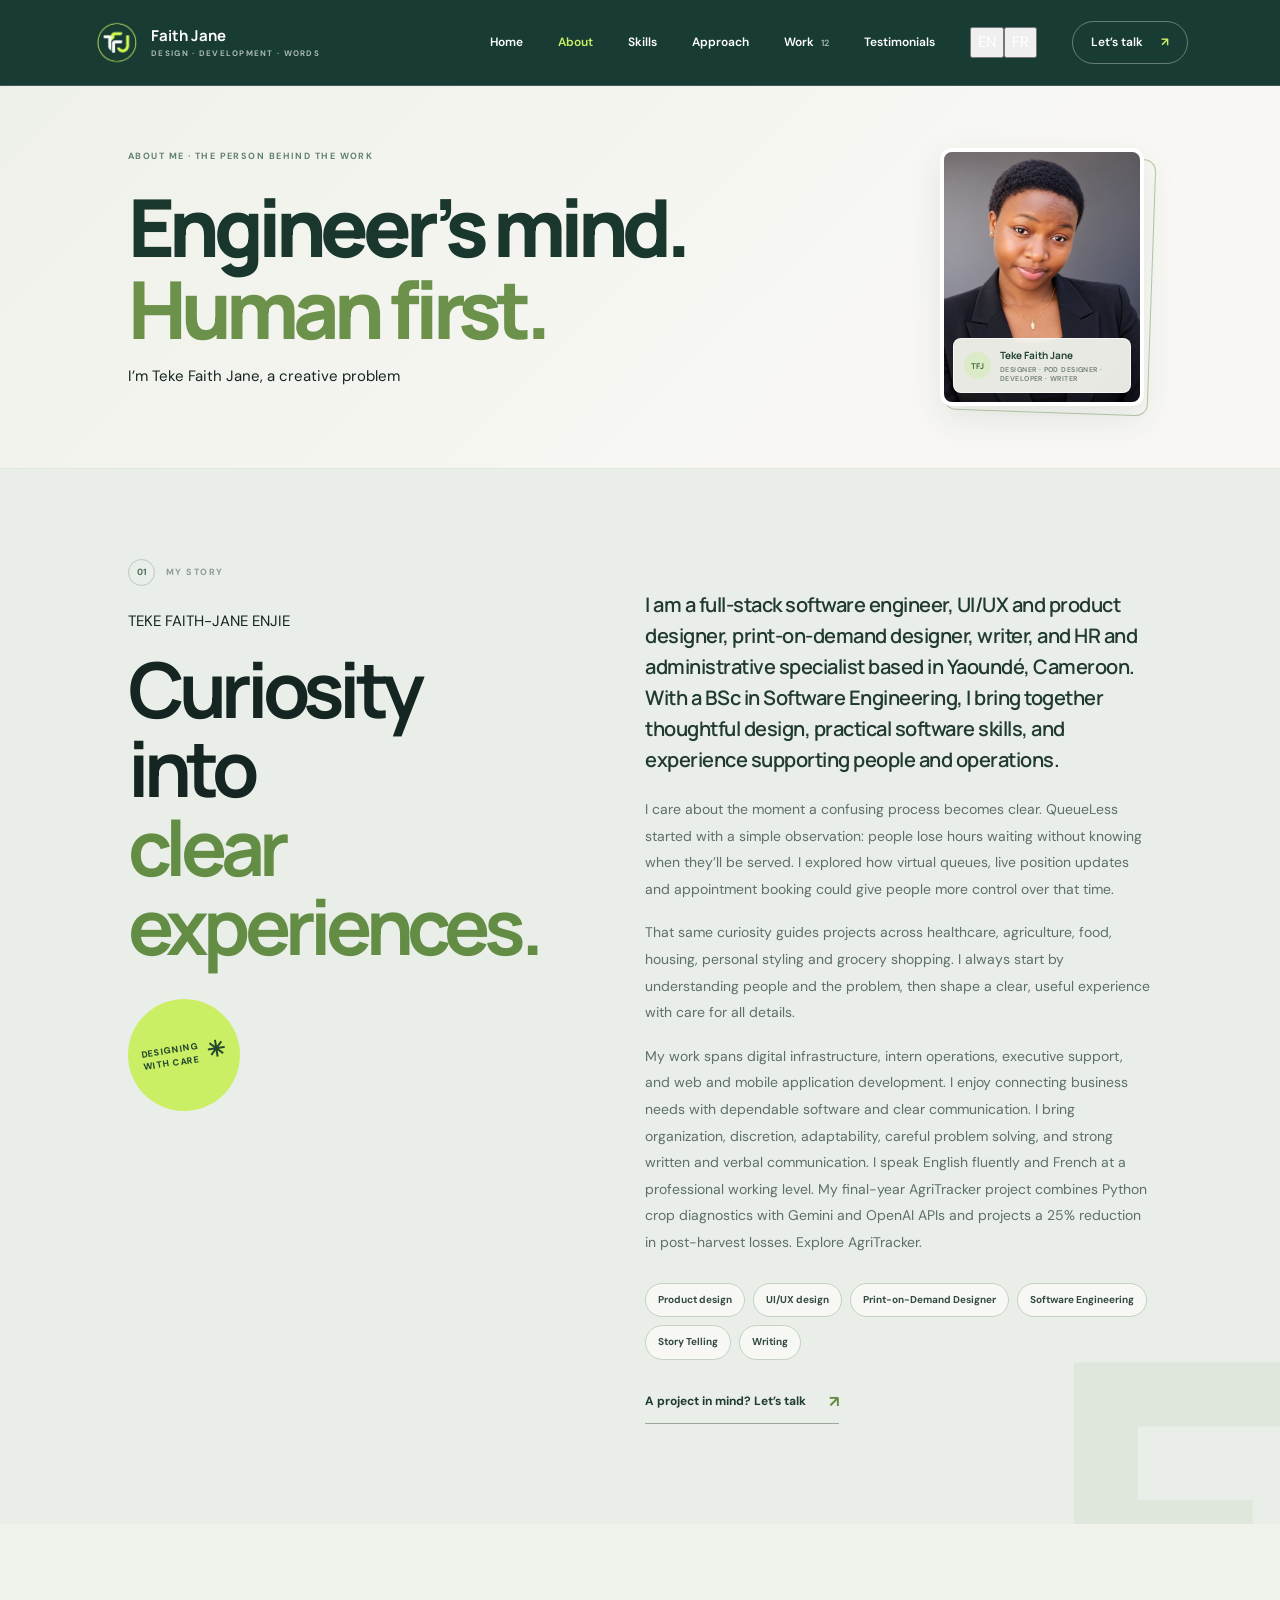
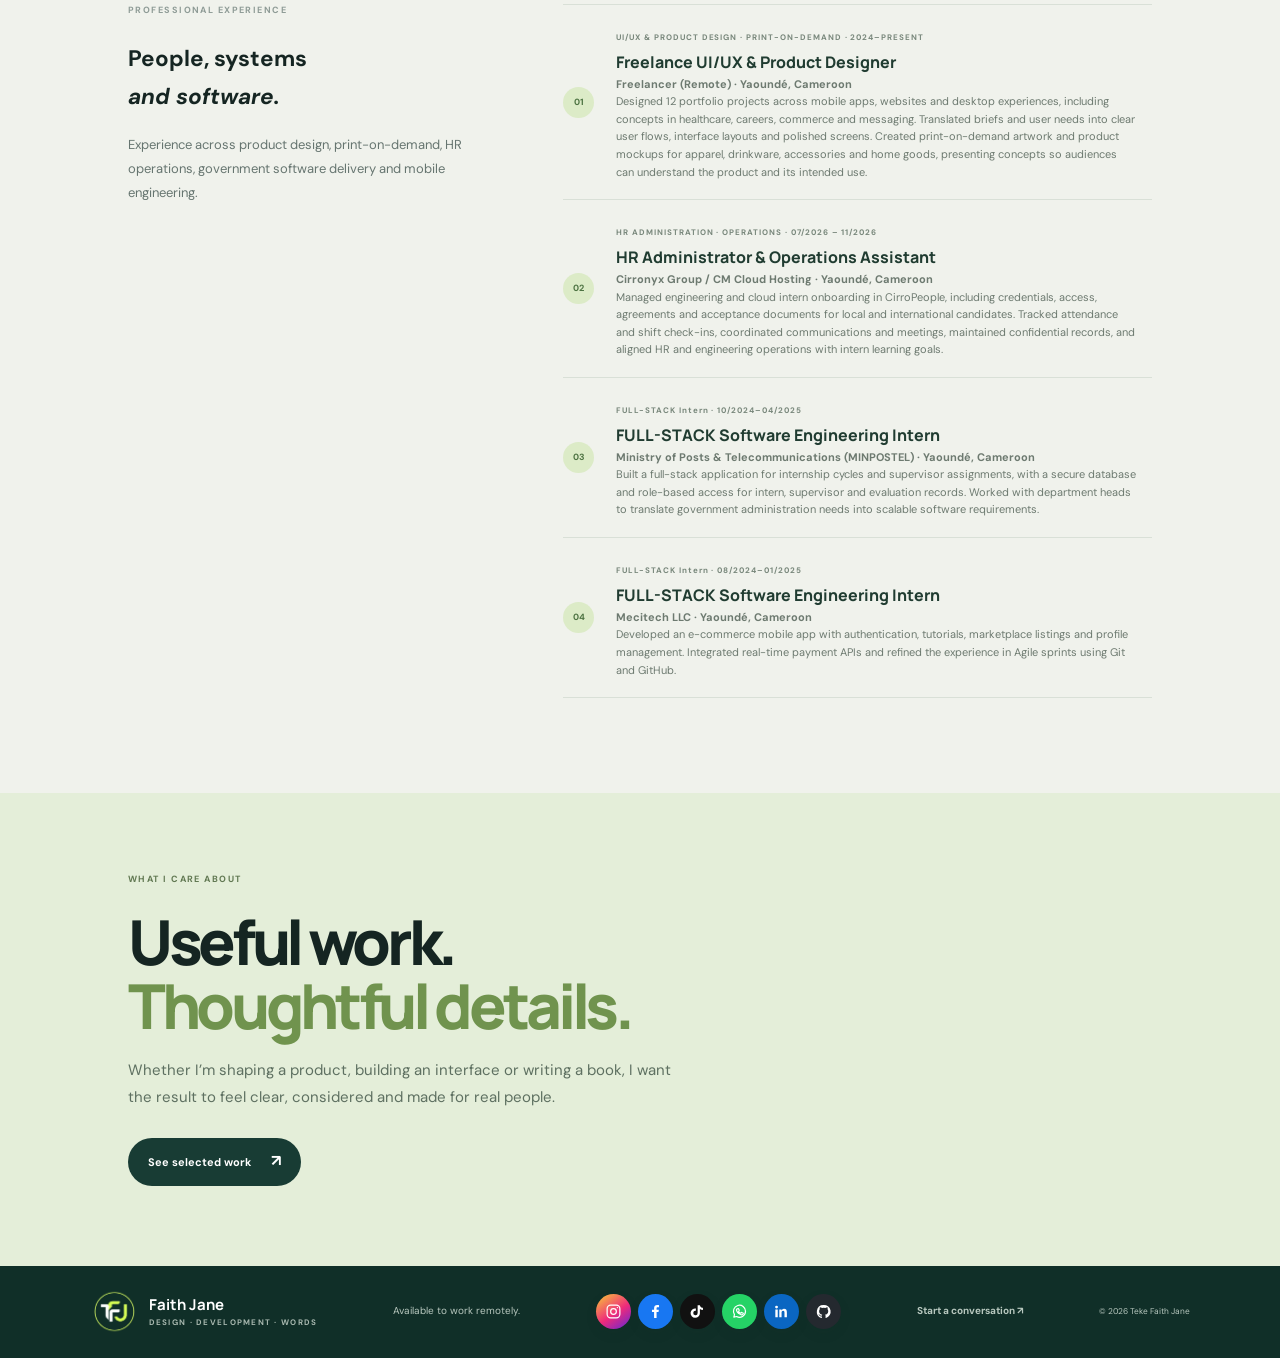
==== commit 9ba8fe2e: "Update portfolio and add project assets" ====
--- a/about.html
+++ b/about.html
@@ -1 +1 @@
-<!doctype html><html lang="en"><head><meta charset="utf-8"><meta name="viewport" content="width=device-width, initial-scale=1"><meta name="theme-color" content="#183c34"><meta name="description" content="Learn about Teke Faith Jane, print-on-demand design, software engineering, HR administration and operations experience."><title>About — Teke Faith Jane</title><link rel="preconnect" href="https://fonts.googleapis.com"><link rel="preconnect" href="https://fonts.gstatic.com" crossorigin><link href="https://fonts.googleapis.com/css2?family=DM+Sans:wght@400;500;600;700&family=Manrope:wght@400;500;600;700;800&display=swap" rel="stylesheet"><link rel="stylesheet" href="style.css?v=portfolio-encoding-fix-5"><script>try{document.documentElement.lang=localStorage.getItem("portfolio-language")==="fr"?"fr":"en-GB"}catch(e){document.documentElement.lang="en-GB"}</script></head><body><header class="site-header"><a class="brand" href="index.html"><img class="brand-mark" src="assets/faith-jane-logo.png" alt="Faith Jane logo"><span class="brand-name">Faith Jane<small>DESIGN · DEVELOPMENT · WORDS</small></span></a><button class="menu-toggle" aria-label="Open navigation" aria-expanded="false" aria-controls="site-nav"><span></span><span></span></button><nav class="site-nav" id="site-nav"><a href="index.html">Home</a><a href="about.html" aria-current="page">About</a><a href="skills.html">Skills</a><a href="approach.html">Approach</a><a href="work.html">Work <span>12</span></a><a href="testimonials.html">Testimonials</a><div class="site-tools"><div class="language-control" role="group" aria-label="Language"><button class="language-option" type="button" data-language="en-GB" aria-pressed="true">EN</button><button class="language-option" type="button" data-language="fr" aria-pressed="false">FR</button></div></div><a class="nav-cta" href="contact.html">Let’s talk <b>↗</b></a></nav></header><main><section class="page-hero about-hero"><div class="about-hero-copy"><p class="eyebrow">ABOUT ME · THE PERSON BEHIND THE WORK</p><h1>Engineer’s mind.<br><em>Human first.</em></h1><p class="about-intro-typewriter" aria-label="I&rsquo;m Teke Faith Jane, a creative problem solver working across product design, print-on-demand design, software development and writing."><span class="typewriter-text" data-fr="Je suis Teke Faith Jane, cr&eacute;ative et conceptrice de solutions, sp&eacute;cialis&eacute;e en design produit, impression &agrave; la demande, d&eacute;veloppement logiciel et &eacute;criture." aria-hidden="true">I&rsquo;m Teke Faith Jane, a creative problem solver working across product design, print-on-demand design, software development and writing.</span><span class="typewriter-cursor" aria-hidden="true"></span></p></div><div class="about-profile"><div class="about-profile-orbit"></div><figure class="about-profile-photo"><img src="assets/faith-jane-portrait.png" alt="Portrait of Teke Faith Jane, product designer and developer" onerror="this.parentElement.classList.add('portrait-missing')"><figcaption><span>TFJ</span><span>Teke Faith Jane<small>DESIGNER · POD DESIGNER · DEVELOPER · WRITER</small></span></figcaption></figure><span class="about-profile-note">Thoughtful by design <b>✳</b></span></div></section><section class="about section-wrap"><div class="about-heading"><p class="eyebrow"><span class="section-number">01</span> MY STORY</p><p class="about-full-name">TEKE FAITH-JANE ENJIE</p><h2>Curiosity into<br><em>clear experiences.</em></h2><div class="about-stamp"><span>DESIGNING<br>WITH CARE</span><b>✳</b></div></div><div class="about-copy"><p class="about-lead">I am a full-stack software engineer, UI/UX and product designer, print-on-demand designer, writer, and HR and administrative specialist based in Yaoundé, Cameroon. With a BSc in Software Engineering, I bring together thoughtful design, practical software skills, and experience supporting people and operations.</p><p>I care about the moment a confusing process becomes clear. QueueLess started with a simple observation: people lose hours waiting without knowing when they’ll be served. I explored how virtual queues, live position updates and appointment booking could give people more control over that time.</p><p>That same curiosity guides projects across healthcare, agriculture, food, housing, personal styling and grocery shopping. I always start by understanding people and the problem, then shape a clear, useful experience with care for all details.</p><p>My work spans digital infrastructure, intern operations, executive support, and web and mobile application development. I enjoy connecting business needs with dependable software and clear communication. I bring organization, discretion, adaptability, careful problem solving, and strong written and verbal communication. I speak English fluently and French at a professional working level. My final-year AgriTracker project combines Python crop diagnostics with Gemini and OpenAI APIs and projects a 25% reduction in post-harvest losses. <a class="project-inline-link" href="https://agritracker.nichesite.org" target="_blank" rel="noopener noreferrer">Explore AgriTracker</a>.</p><div class="skill-list"><span>Product design</span><span>UI/UX design</span><span>Print-on-Demand Designer</span><span>Software Engineering</span><span>Story Telling</span><span>Writing</span></div><a class="inline-link" href="contact.html">A project in mind? Let’s talk <span>↗</span></a></div></section><section class="experience section-wrap" id="professional-experience"><div><p class="eyebrow">PROFESSIONAL EXPERIENCE</p><h2>People, systems<br><em>and software.</em></h2><p class="heading-note">Experience across product design, print-on-demand, HR operations, government software delivery and mobile engineering.</p></div><div class="experience-list about-experience"><article><span class="experience-mark">01</span><div><small>UI/UX &amp; PRODUCT DESIGN &middot; PRINT-ON-DEMAND &middot; 2024&ndash;PRESENT</small><h3>Freelance UI/UX &amp; Product Designer</h3><p><strong>Freelancer (Remote) &middot; Yaound&eacute;, Cameroon</strong></p><p>Designed 12 portfolio projects across mobile apps, websites and desktop experiences, including concepts in healthcare, careers, commerce and messaging. Translated briefs and user needs into clear user flows, interface layouts and polished screens. Created print-on-demand artwork and product mockups for apparel, drinkware, accessories and home goods, presenting concepts so audiences can understand the product and its intended use.</p></div></article><article><span class="experience-mark">02</span><div><small>HR ADMINISTRATION · OPERATIONS · 07/2026 – 11/2026</small><h3>HR Administrator &amp; Operations Assistant</h3><p><strong>Cirronyx Group / CM Cloud Hosting · Yaoundé, Cameroon</strong></p><p>Managed engineering and cloud intern onboarding in CirroPeople, including credentials, access, agreements and acceptance documents for local and international candidates. Tracked attendance and shift check-ins, coordinated communications and meetings, maintained confidential records, and aligned HR and engineering operations with intern learning goals.</p></div></article><article><span class="experience-mark">03</span><div><small>FULL-STACK Intern · 10/2024–04/2025</small><h3>FULL-STACK Software Engineering Intern</h3><p><strong>Ministry of Posts &amp; Telecommunications (MINPOSTEL) · Yaoundé, Cameroon</strong></p><p>Built a full-stack application for internship cycles and supervisor assignments, with a secure database and role-based access for intern, supervisor and evaluation records. Worked with department heads to translate government administration needs into scalable software requirements.</p></div></article><article><span class="experience-mark">04</span><div><small>FULL-STACK Intern · 08/2024–01/2025</small><h3>FULL-STACK Software Engineering Intern</h3><p><strong>Mecitech LLC · Yaoundé, Cameroon</strong></p><p>Developed an e-commerce mobile app with authentication, tutorials, marketplace listings and profile management. Integrated real-time payment APIs and refined the experience in Agile sprints using Git and GitHub.</p></div></article></div></section><section class="about-callout"><p class="eyebrow">WHAT I CARE ABOUT</p><h2>Useful work.<br><em>Thoughtful details.</em></h2><p>Whether I’m shaping a product, building an interface or writing a book, I want the result to feel clear, considered and made for real people.</p><a class="button button-dark" href="work.html">See selected work <span>↗</span></a></section></main><footer class="site-footer"><a class="brand" href="index.html"><img class="brand-mark" src="assets/faith-jane-logo.png" alt="Faith Jane logo"><span class="brand-name">Faith Jane<small>DESIGN · DEVELOPMENT · WORDS</small></span></a><span>Avaliable to work remotely.</span><div class="footer-social" aria-label="Social media profiles"><a class="social-icon icon-instagram" href="https://www.instagram.com/jenny_techy/" target="_blank" rel="noopener noreferrer" aria-label="Instagram — Jenny Techy" title="Instagram"><svg viewBox="0 0 24 24" aria-hidden="true"><rect x="3" y="3" width="18" height="18" rx="5"/><circle cx="12" cy="12" r="4"/><circle class="social-dot" cx="17.5" cy="6.5" r="1"/></svg></a><a class="social-icon icon-facebook" href="https://www.facebook.com/profile.php?id=100085909933115&amp;sk" target="_blank" rel="noopener noreferrer" aria-label="Facebook — Jenny Techy" title="Facebook"><svg viewBox="0 0 24 24" aria-hidden="true"><path d="M13.5 21v-8.2h2.8l.4-3.2h-3.2V7.5c0-.9.3-1.6 1.6-1.6H17V3.1c-.4-.1-1.4-.2-2.6-.2-2.6 0-4.4 1.6-4.4 4.5v2.2H7v3.2h3V21z"/></svg></a><a class="social-icon icon-tiktok" href="https://www.tiktok.com/@jennytechy237" target="_blank" rel="noopener noreferrer" aria-label="TikTok — Jenny Techy" title="TikTok"><svg viewBox="0 0 24 24" aria-hidden="true"><path d="M15.4 3h-3.2v11.1a3.1 3.1 0 1 1-2.5-3.05V7.8a6.6 6.6 0 1 0 5.7 6.5V8.6a8.1 8.1 0 0 0 4.3 1.3V6.7c-2.3 0-4.1-1.6-4.3-3.7Z"/></svg></a><a class="social-icon icon-whatsapp" href="https://wa.me/237674329913" target="_blank" rel="noopener noreferrer" aria-label="WhatsApp Faith" title="WhatsApp"><svg viewBox="0 0 24 24" aria-hidden="true"><path d="M20.5 11.7a8.5 8.5 0 0 1-12.6 7.4L4 20l.9-3.7a8.5 8.5 0 1 1 15.6-4.6Z"/><path d="M9 8.5c.2-.5.5-.5.8-.5h.5c.2 0 .4.1.5.4l.8 1.8c.1.2.1.4-.1.6l-.6.7c-.2.2-.2.4-.1.6.6 1 1.4 1.8 2.5 2.3.2.1.4.1.6-.1l.8-.9c.2-.2.4-.2.6-.1l1.7.8c.3.1.4.3.4.5 0 .3-.2 1.1-.7 1.5-.5.5-1.2.7-1.9.6-1-.1-2.4-.6-4-2-1.8-1.5-2.8-3.4-3-4.3-.2-.8.1-1.5.5-1.9Z"/></svg></a><a class="social-icon icon-linkedin" href="https://www.linkedin.com/" target="_blank" rel="noopener noreferrer" aria-label="LinkedIn — update to your profile" title="LinkedIn"><svg viewBox="0 0 24 24" aria-hidden="true"><path d="M5 3.8a2 2 0 1 0 0 4 2 2 0 0 0 0-4ZM3.3 9h3.4v11H3.3zm5.6 0h3.2v1.5h.1A3.5 3.5 0 0 1 15.4 8c3.5 0 4.2 2.3 4.2 5.3V20h-3.4v-5.9c0-1.4 0-3.1-1.9-3.1s-2.2 1.5-2.2 3V20H8.9z"/></svg></a><a class="social-icon icon-github" href="https://github.com/TekeJane/faith-jane-portfolio.git" target="_blank" rel="noopener noreferrer" aria-label="GitHub — Faith Jane portfolio" title="GitHub"><svg viewBox="0 0 24 24" aria-hidden="true"><path d="M12 2.8a9.5 9.5 0 0 0-3 18.5c.5.1.7-.2.7-.5v-1.8c-2.8.6-3.4-1.2-3.4-1.2-.4-1.1-1.1-1.4-1.1-1.4-.9-.6.1-.6.1-.6 1 .1 1.5 1 1.5 1 .9 1.5 2.3 1.1 2.9.8.1-.6.4-1.1.6-1.3-2.2-.3-4.5-1.1-4.5-4.8 0-1.1.4-2 1-2.7-.1-.3-.4-1.3.1-2.7 0 0 .8-.3 2.8 1a9.7 9.7 0 0 1 5.1 0c2-1.3 2.8-1 2.8-1 .5 1.4.2 2.4.1 2.7.6.7 1 1.6 1 2.7 0 3.7-2.3 4.5-4.5 4.8.4.3.7.9.7 1.8v2.7c0 .3.2.6.7.5A9.5 9.5 0 0 0 12 2.8z"/></svg></a></div><a href="contact.html">Start a conversation ↗</a><small>© <span id="year"></span> Teke Faith Jane</small></footer><script src="script.js?v=french-full-site-12"></script></body></html>
+<!doctype html><html lang="en"><head><meta charset="utf-8"><meta name="viewport" content="width=device-width, initial-scale=1"><meta name="theme-color" content="#183c34"><meta name="description" content="Learn about Teke Faith Jane, print-on-demand design, software engineering, HR administration and operations experience."><title>About — Teke Faith Jane</title><link rel="preconnect" href="https://fonts.googleapis.com"><link rel="preconnect" href="https://fonts.gstatic.com" crossorigin><link href="https://fonts.googleapis.com/css2?family=DM+Sans:wght@400;500;600;700&family=Manrope:wght@400;500;600;700;800&display=swap" rel="stylesheet"><link rel="stylesheet" href="style.css?v=pod-marquee-motion-7"><script>try{document.documentElement.lang=localStorage.getItem("portfolio-language")==="fr"?"fr":"en-GB"}catch(e){document.documentElement.lang="en-GB"}</script></head><body><header class="site-header"><a class="brand" href="index.html"><img class="brand-mark" src="assets/faith-jane-logo.png" alt="Faith Jane logo"><span class="brand-name">Faith Jane<small>DESIGN · DEVELOPMENT · WORDS</small></span></a><button class="menu-toggle" aria-label="Open navigation" aria-expanded="false" aria-controls="site-nav"><span></span><span></span></button><nav class="site-nav" id="site-nav"><a href="index.html">Home</a><a href="about.html" aria-current="page">About</a><a href="skills.html">Skills</a><a href="approach.html">Approach</a><a href="work.html">Work <span>12</span></a><a href="testimonials.html">Testimonials</a><div class="site-tools"><div class="language-control" role="group" aria-label="Language"><button class="language-option" type="button" data-language="en-GB" aria-pressed="true">EN</button><button class="language-option" type="button" data-language="fr" aria-pressed="false">FR</button></div></div><a class="nav-cta" href="contact.html">Let’s talk <b>↗</b></a></nav></header><main><section class="page-hero about-hero"><div class="about-hero-copy"><p class="eyebrow">ABOUT ME · THE PERSON BEHIND THE WORK</p><h1>Engineer’s mind.<br><em>Human first.</em></h1><p class="about-intro-typewriter" aria-label="I&rsquo;m Teke Faith Jane, a creative problem solver working across product design, print-on-demand design, software development and writing."><span class="typewriter-text" data-fr="Je suis Teke Faith Jane, cr&eacute;ative et conceptrice de solutions, sp&eacute;cialis&eacute;e en design produit, impression &agrave; la demande, d&eacute;veloppement logiciel et &eacute;criture." aria-hidden="true">I&rsquo;m Teke Faith Jane, a creative problem solver working across product design, print-on-demand design, software development and writing.</span><span class="typewriter-cursor" aria-hidden="true"></span></p></div><div class="about-profile"><div class="about-profile-orbit"></div><figure class="about-profile-photo"><img src="assets/faith-jane-portrait.png" alt="Portrait of Teke Faith Jane, product designer and developer" onerror="this.parentElement.classList.add('portrait-missing')"><figcaption><span>TFJ</span><span>Teke Faith Jane<small>DESIGNER · POD DESIGNER · DEVELOPER · WRITER</small></span></figcaption></figure><span class="about-profile-note">Thoughtful by design <b>✳</b></span></div></section><section class="about section-wrap"><div class="about-heading"><p class="eyebrow"><span class="section-number">01</span> MY STORY</p><p class="about-full-name">TEKE FAITH-JANE ENJIE</p><h2>Curiosity into<br><em>clear experiences.</em></h2><div class="about-stamp"><span>DESIGNING<br>WITH CARE</span><b>✳</b></div></div><div class="about-copy"><p class="about-lead">I am a full-stack software engineer, UI/UX and product designer, print-on-demand designer, writer, and HR and administrative specialist based in Yaoundé, Cameroon. With a BSc in Software Engineering, I bring together thoughtful design, practical software skills, and experience supporting people and operations.</p><p>I care about the moment a confusing process becomes clear. QueueLess started with a simple observation: people lose hours waiting without knowing when they’ll be served. I explored how virtual queues, live position updates and appointment booking could give people more control over that time.</p><p>That same curiosity guides projects across healthcare, agriculture, food, housing, personal styling and grocery shopping. I always start by understanding people and the problem, then shape a clear, useful experience with care for all details.</p><p>My work spans digital infrastructure, intern operations, executive support, and web and mobile application development. I enjoy connecting business needs with dependable software and clear communication. I bring organization, discretion, adaptability, careful problem solving, and strong written and verbal communication. I speak English fluently and French at a professional working level. My final-year AgriTracker project combines Python crop diagnostics with Gemini and OpenAI APIs and projects a 25% reduction in post-harvest losses. <a class="project-inline-link" href="https://agritracker.nichesite.org" target="_blank" rel="noopener noreferrer">Explore AgriTracker</a>.</p><div class="skill-list"><span>Product design</span><span>UI/UX design</span><span>Print-on-Demand Designer</span><span>Software Engineering</span><span>Story Telling</span><span>Writing</span></div><a class="inline-link" href="contact.html">A project in mind? Let’s talk <span>↗</span></a></div></section><section class="experience section-wrap" id="professional-experience"><div><p class="eyebrow">PROFESSIONAL EXPERIENCE</p><h2>People, systems<br><em>and software.</em></h2><p class="heading-note">Experience across product design, print-on-demand, HR operations, government software delivery and mobile engineering.</p></div><div class="experience-list about-experience"><article><span class="experience-mark">01</span><div><small>UI/UX &amp; PRODUCT DESIGN &middot; PRINT-ON-DEMAND &middot; 2024&ndash;PRESENT</small><h3>Freelance UI/UX &amp; Product Designer</h3><p><strong>Freelancer (Remote) &middot; Yaound&eacute;, Cameroon</strong></p><p>Designed 12 portfolio projects across mobile apps, websites and desktop experiences, including concepts in healthcare, careers, commerce and messaging. Translated briefs and user needs into clear user flows, interface layouts and polished screens. Created print-on-demand artwork and product mockups for apparel, drinkware, accessories and home goods, presenting concepts so audiences can understand the product and its intended use.</p></div></article><article><span class="experience-mark">02</span><div><small>HR ADMINISTRATION · OPERATIONS · 07/2026 – 11/2026</small><h3>HR Administrator &amp; Operations Assistant</h3><p><strong>Cirronyx Group / CM Cloud Hosting · Yaoundé, Cameroon</strong></p><p>Managed engineering and cloud intern onboarding in CirroPeople, including credentials, access, agreements and acceptance documents for local and international candidates. Tracked attendance and shift check-ins, coordinated communications and meetings, maintained confidential records, and aligned HR and engineering operations with intern learning goals.</p></div></article><article><span class="experience-mark">03</span><div><small>FULL-STACK Intern · 10/2024–04/2025</small><h3>FULL-STACK Software Engineering Intern</h3><p><strong>Ministry of Posts &amp; Telecommunications (MINPOSTEL) · Yaoundé, Cameroon</strong></p><p>Built a full-stack application for internship cycles and supervisor assignments, with a secure database and role-based access for intern, supervisor and evaluation records. Worked with department heads to translate government administration needs into scalable software requirements.</p></div></article><article><span class="experience-mark">04</span><div><small>FULL-STACK Intern · 08/2024–01/2025</small><h3>FULL-STACK Software Engineering Intern</h3><p><strong>Mecitech LLC · Yaoundé, Cameroon</strong></p><p>Developed an e-commerce mobile app with authentication, tutorials, marketplace listings and profile management. Integrated real-time payment APIs and refined the experience in Agile sprints using Git and GitHub.</p></div></article></div></section><section class="about-callout"><p class="eyebrow">WHAT I CARE ABOUT</p><h2>Useful work.<br><em>Thoughtful details.</em></h2><p>Whether I’m shaping a product, building an interface or writing a book, I want the result to feel clear, considered and made for real people.</p><a class="button button-dark" href="work.html">See selected work <span>↗</span></a></section></main><footer class="site-footer"><a class="brand" href="index.html"><img class="brand-mark" src="assets/faith-jane-logo.png" alt="Faith Jane logo"><span class="brand-name">Faith Jane<small>DESIGN · DEVELOPMENT · WORDS</small></span></a><span>Avaliable to work remotely.</span><div class="footer-social" aria-label="Social media profiles"><a class="social-icon icon-instagram" href="https://www.instagram.com/jenny_techy/" target="_blank" rel="noopener noreferrer" aria-label="Instagram — Jenny Techy" title="Instagram"><svg viewBox="0 0 24 24" aria-hidden="true"><rect x="3" y="3" width="18" height="18" rx="5"/><circle cx="12" cy="12" r="4"/><circle class="social-dot" cx="17.5" cy="6.5" r="1"/></svg></a><a class="social-icon icon-facebook" href="https://www.facebook.com/profile.php?id=100085909933115&amp;sk" target="_blank" rel="noopener noreferrer" aria-label="Facebook — Jenny Techy" title="Facebook"><svg viewBox="0 0 24 24" aria-hidden="true"><path d="M13.5 21v-8.2h2.8l.4-3.2h-3.2V7.5c0-.9.3-1.6 1.6-1.6H17V3.1c-.4-.1-1.4-.2-2.6-.2-2.6 0-4.4 1.6-4.4 4.5v2.2H7v3.2h3V21z"/></svg></a><a class="social-icon icon-tiktok" href="https://www.tiktok.com/@jennytechy237" target="_blank" rel="noopener noreferrer" aria-label="TikTok — Jenny Techy" title="TikTok"><svg viewBox="0 0 24 24" aria-hidden="true"><path d="M15.4 3h-3.2v11.1a3.1 3.1 0 1 1-2.5-3.05V7.8a6.6 6.6 0 1 0 5.7 6.5V8.6a8.1 8.1 0 0 0 4.3 1.3V6.7c-2.3 0-4.1-1.6-4.3-3.7Z"/></svg></a><a class="social-icon icon-whatsapp" href="https://wa.me/237674329913" target="_blank" rel="noopener noreferrer" aria-label="WhatsApp Faith" title="WhatsApp"><svg viewBox="0 0 24 24" aria-hidden="true"><path d="M20.5 11.7a8.5 8.5 0 0 1-12.6 7.4L4 20l.9-3.7a8.5 8.5 0 1 1 15.6-4.6Z"/><path d="M9 8.5c.2-.5.5-.5.8-.5h.5c.2 0 .4.1.5.4l.8 1.8c.1.2.1.4-.1.6l-.6.7c-.2.2-.2.4-.1.6.6 1 1.4 1.8 2.5 2.3.2.1.4.1.6-.1l.8-.9c.2-.2.4-.2.6-.1l1.7.8c.3.1.4.3.4.5 0 .3-.2 1.1-.7 1.5-.5.5-1.2.7-1.9.6-1-.1-2.4-.6-4-2-1.8-1.5-2.8-3.4-3-4.3-.2-.8.1-1.5.5-1.9Z"/></svg></a><a class="social-icon icon-linkedin" href="https://www.linkedin.com/" target="_blank" rel="noopener noreferrer" aria-label="LinkedIn — update to your profile" title="LinkedIn"><svg viewBox="0 0 24 24" aria-hidden="true"><path d="M5 3.8a2 2 0 1 0 0 4 2 2 0 0 0 0-4ZM3.3 9h3.4v11H3.3zm5.6 0h3.2v1.5h.1A3.5 3.5 0 0 1 15.4 8c3.5 0 4.2 2.3 4.2 5.3V20h-3.4v-5.9c0-1.4 0-3.1-1.9-3.1s-2.2 1.5-2.2 3V20H8.9z"/></svg></a><a class="social-icon icon-github" href="https://github.com/TekeJane/faith-jane-portfolio.git" target="_blank" rel="noopener noreferrer" aria-label="GitHub — Faith Jane portfolio" title="GitHub"><svg viewBox="0 0 24 24" aria-hidden="true"><path d="M12 2.8a9.5 9.5 0 0 0-3 18.5c.5.1.7-.2.7-.5v-1.8c-2.8.6-3.4-1.2-3.4-1.2-.4-1.1-1.1-1.4-1.1-1.4-.9-.6.1-.6.1-.6 1 .1 1.5 1 1.5 1 .9 1.5 2.3 1.1 2.9.8.1-.6.4-1.1.6-1.3-2.2-.3-4.5-1.1-4.5-4.8 0-1.1.4-2 1-2.7-.1-.3-.4-1.3.1-2.7 0 0 .8-.3 2.8 1a9.7 9.7 0 0 1 5.1 0c2-1.3 2.8-1 2.8-1 .5 1.4.2 2.4.1 2.7.6.7 1 1.6 1 2.7 0 3.7-2.3 4.5-4.5 4.8.4.3.7.9.7 1.8v2.7c0 .3.2.6.7.5A9.5 9.5 0 0 0 12 2.8z"/></svg></a></div><a href="contact.html">Start a conversation ↗</a><small>© <span id="year"></span> Teke Faith Jane</small></footer><script src="script.js?v=pod-eight-unique-24"></script></body></html>
--- a/style.css
+++ b/style.css
@@ -1,7 +1,7 @@
 @import url('https://fonts.googleapis.com/css2?family=DM+Sans:wght@400;500;600;700&family=Manrope:wght@400;500;600;700;800&display=swap');
 :root{--paper:#f8f7f4;--ink:#152522;--muted:#667570;--line:#d9dfd9;--accent:#caef64;--forest:#183c34;--display:'Manrope',sans-serif;--sans:'DM Sans',sans-serif;--serif:Georgia,serif;color-scheme:light;scroll-behavior:smooth}
 *{box-sizing:border-box}body{margin:0;background:var(--paper);color:var(--ink);font:400 15px/1.65 var(--sans);-webkit-font-smoothing:antialiased}a{color:inherit;text-decoration:none}button,input,textarea{font:inherit}button{color:inherit}.site-header{position:absolute;z-index:10;top:0;left:0;width:100%;height:86px;display:flex;align-items:center;justify-content:space-between;padding:0 clamp(24px,7.2vw,112px);border-bottom:1px solid #ffffff29;color:#fff}.brand{display:flex;align-items:center;gap:11px}.brand-mark{width:48px;height:48px;display:block;flex:0 0 48px;object-fit:contain}.brand-name{font:700 15px/1.15 var(--display)}.brand-name small{display:block;margin-top:4px;color:#aab8b2;font:700 8px var(--sans);letter-spacing:.16em}.site-nav{display:flex;align-items:center;gap:35px}.site-nav>a{font-size:12px;font-weight:600;transition:color .2s}.site-nav>a:hover{color:var(--accent)}.site-nav>a span{margin-left:4px;color:#a9b5af;font-size:9px}.site-nav .nav-cta{padding:11px 18px;border:1px solid #ffffff54;border-radius:30px}.nav-cta b{margin-left:15px;color:var(--accent)}.menu-toggle{display:none}
-.hero{position:relative;min-height:710px;display:grid;grid-template-columns:1.05fr .95fr;align-items:center;gap:5%;padding:135px clamp(24px,10vw,155px) 100px;overflow:hidden;background:var(--forest);color:#fff}.hero:before{content:'';position:absolute;inset:0;background:radial-gradient(ellipse at 82% 46%,#316354 0,transparent 43%),linear-gradient(125deg,transparent 58%,#102c25 58%);pointer-events:none}.hero-content,.hero-art{position:relative;z-index:1}.eyebrow{margin:0 0 23px;color:#8e9b96;font:700 9px/1.5 var(--sans);letter-spacing:.16em}.hero-eyebrow{color:#d2ddd7}.status-dot{display:inline-block;width:7px;height:7px;margin-right:7px;border-radius:50%;background:var(--accent);box-shadow:0 0 0 4px #caef6425}.hero-eyebrow i{margin:0 8px;color:#789088;font-style:normal}.hero h1{max-width:680px;margin:0;font:700 clamp(58px,7.2vw,102px)/.99 var(--display);letter-spacing:-.075em}.hero h1 em{color:var(--accent);font-style:normal}.hero-lede{max-width:520px;margin:26px 0 0;color:#c1ceca;font-size:16px;line-height:1.8}.hero-lede strong{color:white}.hero-actions{display:flex;flex-wrap:wrap;gap:12px;margin-top:31px}.button{min-height:48px;display:inline-flex;align-items:center;justify-content:center;gap:20px;padding:0 19px;border:1px solid transparent;border-radius:30px;font-size:11px;font-weight:700;transition:transform .25s,background .25s,color .25s,box-shadow .25s;cursor:pointer}.button:hover{transform:translateY(-3px);box-shadow:0 12px 28px #0003}.button span{font-size:16px}.button-lime{background:var(--accent);color:#183c34}.button-lime:hover{background:#daf791}.button-outline{border-color:#ffffff55;color:#fff}.button-outline:hover{background:#ffffff12}.hero-foot{display:flex;flex-wrap:wrap;gap:24px;margin-top:48px;color:#9db0a8;font-size:9px;font-weight:700;letter-spacing:.12em}.hero-art{min-height:480px;display:flex;align-items:center;justify-content:center}.hero-shape{position:absolute}.shape-a{width:min(34vw,390px);height:min(34vw,390px);right:2%;top:9%;border-radius:49% 51% 63% 37%/43% 43% 57% 57%;background:var(--accent);animation:shape-pulse 9s ease-in-out infinite}.shape-b{width:110px;height:110px;left:2%;bottom:5%;border:1px solid #ffffff6b;border-radius:50%;animation:orbit 22s linear infinite}.portrait-card{position:relative;z-index:1;width:min(73%,340px);height:430px;overflow:hidden;border:7px solid #ffffff1b;border-radius:170px 170px 14px 14px;background:#285247;box-shadow:0 28px 80px #071a15a3;animation:hero-enter .9s .08s both cubic-bezier(.2,.75,.25,1)}.portrait-card img{display:block;width:100%;height:100%;object-fit:cover;object-position:center 30%}.portrait-card.empty{display:grid;place-items:center;background:linear-gradient(145deg,#dff28b,#b1d97e 45%,#477865)}.portrait-card.empty .slot-label{display:grid;color:#1a3e33;font:700 14px var(--display)}.portrait-card.empty .slot-label small{color:#416653}.portrait-card.empty img{display:none}.hero-note{position:absolute;z-index:2;display:flex;align-items:center;gap:10px;padding:12px 15px;border:1px solid #ffffff45;border-radius:12px;background:#f8f7f1;color:var(--ink);box-shadow:0 14px 35px #071a1555;font-size:11px;line-height:1.5}.note-degree{top:69px;left:0;transform:rotate(-4deg)}.note-human{right:-3%;bottom:48px;transform:rotate(3deg)}.note-icon{width:29px;height:29px;display:grid;place-items:center;border-radius:50%;background:#e6f2c8;color:#466126;font-size:18px}.note-human .note-icon{background:#e6f2c8}.hero-note b{font-weight:700}.hero-index{position:absolute;top:8px;right:0;color:#b2c0ba;font-size:10px;font-weight:700;letter-spacing:.1em}.hero-index i{color:var(--accent);font-style:normal}.scroll-cue{position:absolute;bottom:26px;left:clamp(25px,10vw,155px);display:flex;align-items:center;gap:10px;color:#a9bab3;font-size:8px;letter-spacing:.15em;font-weight:700}.scroll-cue span{width:25px;height:1px;background:var(--accent)}
+.hero{position:relative;min-height:710px;display:grid;grid-template-columns:1.05fr .95fr;align-items:center;gap:5%;padding:135px clamp(24px,10vw,155px) 100px;overflow:hidden;background:var(--forest);color:#fff}.hero:before{content:'';position:absolute;inset:0;background:radial-gradient(ellipse at 82% 46%,#316354 0,transparent 43%),linear-gradient(125deg,transparent 58%,#102c25 58%);pointer-events:none}.hero-content,.hero-art{position:relative;z-index:1}.eyebrow{margin:0 0 23px;color:#8e9b96;font:700 9px/1.5 var(--sans);letter-spacing:.16em}.hero-eyebrow{color:#d2ddd7}.status-dot{display:inline-block;width:7px;height:7px;margin-right:7px;border-radius:50%;background:var(--accent);box-shadow:0 0 0 4px #caef6425}.hero-eyebrow i{margin:0 8px;color:#789088;font-style:normal}.hero h1{max-width:680px;margin:0;font:700 clamp(58px,7.2vw,102px)/.99 var(--display);letter-spacing:-.075em}.hero h1 em{color:var(--accent);font-style:normal}.hero-lede{max-width:520px;margin:26px 0 0;color:#c1ceca;font-size:16px;line-height:1.8}.hero-lede strong{color:white}.hero-actions{display:flex;flex-wrap:wrap;gap:12px;margin-top:31px}.button{min-height:48px;display:inline-flex;align-items:center;justify-content:center;gap:20px;padding:0 19px;border:1px solid transparent;border-radius:30px;font-size:11px;font-weight:700;transition:transform .25s,background .25s,color .25s,box-shadow .25s;cursor:pointer}.button:hover{transform:translateY(-3px);box-shadow:0 12px 28px #0003}.button span{font-size:16px}.button-lime{background:var(--accent);color:#183c34}.button-lime:hover{background:#daf791}.button-outline{border-color:#ffffff55;color:#fff}.button-outline:hover{background:#ffffff12}.hero-foot{display:flex;flex-wrap:wrap;gap:24px;margin-top:48px;color:#9db0a8;font-size:9px;font-weight:700;letter-spacing:.12em}.hero-art{min-height:480px;display:flex;align-items:center;justify-content:center}.hero-shape{position:absolute}.shape-a{width:min(34vw,390px);height:min(34vw,390px);right:2%;top:9%;border-radius:49% 51% 63% 37%/43% 43% 57% 57%;background:var(--accent);animation:shape-pulse 9s ease-in-out infinite}.shape-b{width:110px;height:110px;left:2%;bottom:5%;border:1px solid #ffffff6b;border-radius:50%;animation:orbit 22s linear infinite}.portrait-card{position:relative;z-index:1;width:min(73%,340px);height:430px;overflow:hidden;border:7px solid #ffffff1b;border-radius:170px 170px 14px 14px;background:#285247;box-shadow:0 28px 80px #071a15a3;animation:hero-enter .9s .08s both cubic-bezier(.2,.75,.25,1)}.portrait-card img{display:block;width:100%;height:100%;object-fit:cover;object-position:center 30%}.portrait-card.empty{display:grid;place-items:center;background:linear-gradient(145deg,#dff28b,#b1d97e 45%,#477865)}.portrait-card.empty .slot-label{display:grid;color:#1a3e33;font:700 14px var(--display)}.portrait-card.empty .slot-label small{color:#416653}.portrait-card.empty img{display:none}.hero-note{position:absolute;z-index:2;display:flex;align-items:center;gap:10px;padding:12px 15px;border:1px solid #ffffff45;border-radius:12px;background:#f8f7f1;color:var(--ink);box-shadow:0 14px 35px #071a1555;font-size:11px;line-height:1.5}.note-degree{top:69px;left:0;transform:rotate(-4deg)}.note-human{right:-3%;bottom:48px;transform:rotate(3deg)}.note-icon{width:29px;height:29px;display:grid;place-items:center;border-radius:50%;background:#e6f2c8;color:#466126;font-size:18px}.note-human .note-icon{background:#e6f2c8}.hero-note b{font-weight:700}.scroll-cue{position:absolute;bottom:26px;left:clamp(25px,10vw,155px);display:flex;align-items:center;gap:10px;color:#a9bab3;font-size:8px;letter-spacing:.15em;font-weight:700}.scroll-cue span{width:25px;height:1px;background:var(--accent)}
 .expertise-strip{overflow:hidden;padding:16px 0;background:var(--accent);color:#203c31}.expertise-track{display:flex;align-items:center;gap:28px;width:max-content;min-width:max-content;margin:auto;font-size:9px;font-weight:800;letter-spacing:.15em;animation:marquee 32s linear infinite}.expertise-track i{color:#698442;font-size:17px;font-style:normal}.section-wrap{padding-right:clamp(24px,10vw,155px);padding-left:clamp(24px,10vw,155px)}.work{padding-top:112px;padding-bottom:126px;background:var(--paper)}.section-heading{display:flex;align-items:end;justify-content:space-between;gap:35px;margin-bottom:45px}.section-heading .eyebrow,.about .eyebrow{display:flex;align-items:center;gap:11px}.section-number{width:27px;height:27px;display:inline-grid;place-items:center;border:1px solid #bcc7c0;border-radius:50%;color:#47715e;font-size:9px;letter-spacing:0}.heading-year{margin-left:6px;color:#969f99;font-size:9px}.section-heading h2,.about-heading h2{margin:0;font:700 clamp(46px,6vw,78px)/1.03 var(--display);letter-spacing:-.075em}.section-heading h2 em,.about-heading h2 em{color:#638d44;font-style:normal}.heading-note{max-width:340px;margin:0 0 4px;color:var(--muted);font-size:13px;line-height:1.85}.project-grid{display:grid;grid-template-columns:repeat(2,minmax(0,1fr));gap:38px 25px}.project-card{display:block;width:100%;padding:0;border:0;background:transparent;text-align:left;cursor:pointer;animation:card-in .7s both;animation-delay:calc(var(--card-index,0)*90ms)}.project-card:nth-child(2){--card-index:1}.project-card:nth-child(3){--card-index:2}.project-card:nth-child(4){--card-index:3}.project-card:nth-child(5){--card-index:4}.project-card:nth-child(6){--card-index:5}.card-art{position:relative;display:flex;width:100%;height:365px;align-items:center;justify-content:center;gap:clamp(15px,2.5vw,32px);padding:23px;overflow:hidden;border:1px solid #1728220b;border-radius:20px;background:#e5e9da;transition:transform .4s,box-shadow .4s}.card-art:after{content:'';position:absolute;width:250px;height:250px;right:-85px;top:-110px;border:1px solid #183c3422;border-radius:50%;box-shadow:0 0 0 24px #183c3405,0 0 0 49px #183c3405;pointer-events:none}.project-card:hover .card-art{transform:translateY(-5px);box-shadow:0 25px 50px #173c3018}.lavender .card-art{background:#e1e3f2}.peach .card-art{background:#f2e2d9}.orange .card-art{background:#f4e4cc}.blue .card-art{background:#dce9e8}.pink .card-art{background:#f0e2e6}.green .card-art{background:#e3ead7}.cover-slot{position:relative;z-index:1;display:block;flex:0 0 auto;width:fit-content;max-width:44%;height:auto;margin:0;overflow:visible;background:transparent}.cover-slot img{position:static;display:block;width:auto;height:auto;max-width:100%;max-height:310px;margin:0;object-fit:contain;filter:drop-shadow(0 15px 14px #17282222);transition:transform .5s}.project-card:hover .cover-slot img{transform:translateY(-4px) rotate(-1deg)}.cover-slot.empty{width:44%;height:310px;flex:0 0 44%;overflow:hidden;border-radius:13px;background:#d6dbcc}.image-slot.empty img{display:none}.slot-label{display:none;position:absolute;inset:0;place-content:center;padding:14px;text-align:center;color:#62716a;font-size:12px;line-height:1.6}.slot-label small{font-size:9px;overflow-wrap:anywhere;color:#89938d}.image-slot.empty .slot-label{display:grid}.card-story{position:relative;z-index:1;display:flex;flex:1;min-width:0;flex-direction:column;align-items:flex-start;justify-content:center;gap:14px;text-align:left}.card-story>small{color:#687a71;font:700 9px/1.4 var(--sans);letter-spacing:.14em}.card-story>b{max-width:15ch;color:#19352c;font:800 clamp(20px,2vw,27px)/1.16 var(--display);letter-spacing:-.055em}.card-highlights{display:grid;gap:7px}.card-highlights i{color:#52665c;font:500 11px/1.5 var(--sans);font-style:normal}.card-highlights i:before{content:"";display:inline-block;width:5px;height:5px;margin-right:8px;border-top:1px solid #668c43;border-right:1px solid #668c43;transform:rotate(45deg);vertical-align:2px}.card-story>em{margin-top:2px;padding:0 0 7px;border-bottom:1px solid #183c3466;color:#17382e;font:700 10px/1 var(--sans);font-style:normal}.card-story>em span{padding-left:12px;color:#628842}.card-info{display:grid;grid-template-columns:1fr auto;align-items:center;padding:14px 3px 0}.card-info small{display:block;margin-bottom:5px;color:#798780;font-size:9px;font-weight:700;letter-spacing:.12em}.card-info b{font:800 23px var(--display);letter-spacing:-.06em}.card-arrow{grid-column:2;grid-row:1/3;color:#4b7858;font-size:19px;transition:transform .2s}.project-card:hover .card-arrow{transform:translate(4px,-4px)}.card-info em{grid-column:1;padding-top:3px;color:#718078;font-size:12px;font-style:normal}
 .about{position:relative;display:grid;grid-template-columns:.9fr 1.1fr;gap:10%;padding-top:112px;padding-bottom:120px;overflow:hidden;background:#e9eee8}.about:after{content:'F';position:absolute;right:-10px;bottom:-185px;color:#dfe7dc;font:800 470px/.8 var(--display);pointer-events:none}.about-heading,.about-copy{position:relative;z-index:1}.about-stamp{width:112px;height:112px;display:flex;align-items:center;justify-content:center;gap:8px;margin-top:34px;border-radius:50%;background:var(--accent);color:#24462f;font-size:9px;font-weight:800;line-height:1.4;letter-spacing:.08em;transform:rotate(-9deg)}.about-stamp b{font-size:22px}.about-copy{max-width:600px;padding-top:30px}.about-copy p{margin:0 0 17px;color:#5e7067;font-size:14px;line-height:1.9}.about-copy .about-lead{margin-bottom:21px;color:#213a30;font:600 20px/1.55 var(--display);letter-spacing:-.025em}.skill-list{display:flex;flex-wrap:wrap;gap:8px;margin-top:27px}.skill-list span{padding:8px 12px;border:1px solid #c5d0c6;border-radius:30px;background:#f7f8f4;color:#344a3e;font-size:10px;font-weight:700}.inline-link{display:inline-flex;align-items:center;gap:23px;margin-top:29px;padding-bottom:8px;border-bottom:1px solid #99a79d;color:#203c31;font-size:12px;font-weight:700}.inline-link span{color:#648a43;font-size:16px}
 .approach{padding-top:110px;padding-bottom:125px;background:#183c34;color:#fff}.approach .section-heading .eyebrow{color:#b1c3ba}.approach .section-number{border-color:#ffffff50;color:var(--accent)}.approach .section-heading h2 em{color:var(--accent)}.approach .heading-note{color:#bdc9c3}.approach-grid{display:grid;grid-template-columns:repeat(4,minmax(0,1fr));border-top:1px solid #ffffff35;border-bottom:1px solid #ffffff35}.approach-grid article{position:relative;min-height:225px;padding:22px 20px 25px 0;border-right:1px solid #ffffff35}.approach-grid article+article{padding-left:20px}.approach-grid article:last-child{border-right:0}.approach-index{width:31px;height:31px;display:inline-grid;place-items:center;border-radius:50%;background:#ffffff16;color:var(--accent);font-size:10px;font-weight:700}.approach-symbol{float:right;color:var(--accent);font-size:22px}.approach-grid h3{margin:40px 0 9px;font:700 20px var(--display);letter-spacing:-.04em}.approach-grid p{max-width:220px;margin:0;color:#c0cdc6;font-size:12px;line-height:1.8}
@@ -9,7 +9,7 @@
 .project-dialog{position:fixed;width:min(1080px,94vw);max-width:none;height:min(92vh,1000px);max-height:none;margin:auto;padding:0;overflow:auto;border:1px solid #dbe4dc;border-radius:18px;background:var(--paper);color:var(--ink);box-shadow:0 30px 110px #081c1680}.project-dialog::backdrop{background:#102d26d9;backdrop-filter:blur(8px)}.dialog-close{position:sticky;top:13px;z-index:5;float:right;width:42px;height:42px;margin:13px 13px -55px 0;border:0;border-radius:50%;background:var(--accent);color:#19372d;font-size:23px;cursor:pointer;transition:transform .25s}.dialog-close:hover{transform:rotate(90deg)}.case-hero{padding:67px clamp(27px,5.3vw,76px) 42px;background:#e9eee8!important}.case-hero h2{margin:0;font:800 clamp(48px,7vw,83px)/.98 var(--display);letter-spacing:-.08em}.case-hero h2 em{color:#648a43;font:700  .62em/1.2 var(--display);font-style:normal}.case-hero>p:not(.eyebrow){max-width:720px;color:#61736a;font-size:14px;line-height:1.8}.case-role{display:inline-block;margin-top:10px;color:#738179;font-size:10px}.case-body{padding:43px clamp(27px,5.3vw,76px) 58px}.case-overview{display:grid;grid-template-columns:.8fr 1.2fr;gap:9%;padding:25px 0;border-bottom:1px solid var(--line)}.case-overview h3{max-width:380px;margin:0;font:800 30px/1.12 var(--display);letter-spacing:-.06em}.case-overview>p,.case-note>p:last-child{margin:0;color:#65766d;font-size:13px;line-height:1.85}.case-columns{display:grid;grid-template-columns:1fr 1fr;gap:9%;padding:31px 0}.flow-list{padding:0;margin:0;list-style:none}.flow-list li{padding:10px 0;border-bottom:1px solid var(--line);font-size:12px}.flow-list li span{margin-right:15px;color:#668a48;font-size:10px;font-weight:700}.case-note{padding:21px;border-radius:12px;background:#e9eee8}.case-note .eyebrow{margin-bottom:10px}.gallery-head{margin:26px 0 20px}.gallery-head .eyebrow{margin-bottom:9px}.gallery-head h3{margin:0;font:800 clamp(27px,3vw,36px) var(--display);letter-spacing:-.05em}.screen-group{margin:34px 0 45px}.screen-group>header{margin:0 0 17px;padding:15px 0 0;border-top:1px solid var(--line)}.screen-group>header .eyebrow{margin:0 0 5px;color:var(--ink);font-size:13px;letter-spacing:.02em}.screen-group>header>p:last-child{max-width:650px;margin:0;color:#737f78;font-size:13px;line-height:1.7}.screen-gallery{display:grid;grid-template-columns:repeat(2,minmax(0,1fr));align-items:start;gap:16px}.screen-card{min-width:0;margin:0;padding:15px;border:1px solid #e0e6df;border-radius:12px;background:#fff;box-shadow:0 6px 20px #173c3009}.screen-card figcaption{display:flex;align-items:center;gap:11px;min-height:37px;padding:0 0 10px}.screen-card figcaption>span{width:25px;height:25px;display:grid;place-items:center;flex:0 0 25px;border-radius:50%;background:#e7efd9;color:#4a7040;font-size:9px;font-weight:700}.screen-card figcaption b{font-size:14px;font-weight:700;line-height:1.35}.screen-slot{position:relative;display:block;width:fit-content;max-width:100%;height:auto;max-height:420px;margin:0 auto;overflow:visible;background:transparent}.screen-slot img{position:static;display:block;width:auto;height:auto;max-width:100%;max-height:420px;margin:0 auto;object-fit:contain}.screen-description{max-width:58ch;margin:12px 0 7px;color:#69776f;font-size:12px;line-height:1.7}.upload-path{display:inline-block;max-width:100%;padding:4px 7px;border-radius:5px;background:#eff2ec;color:#66746c;font:10px/1.5 var(--sans);overflow-wrap:anywhere}.screen-slot.empty{width:100%;height:260px;overflow:hidden;border-radius:8px;background:linear-gradient(145deg,#e9eee8,#dfe6dc)}.screen-slot.empty .slot-label{display:grid}.case-contact{margin-top:10px}.button-dark{background:#183c34;color:white}.button-dark:hover{background:#28584b}
 .reveal-on-scroll{opacity:0;transform:translateY(22px);transition:opacity .7s ease var(--reveal-delay,0ms),transform .7s cubic-bezier(.2,.75,.25,1) var(--reveal-delay,0ms)}.reveal-on-scroll.is-visible{opacity:1;transform:translateY(0)}@keyframes hero-enter{from{opacity:0;transform:translateY(22px) scale(.98)}to{opacity:1;transform:translateY(0) scale(1)}}@keyframes orbit{to{transform:rotate(360deg)}}@keyframes shape-pulse{0%,100%{transform:scale(1);border-radius:49% 51% 63% 37%/43% 43% 57% 57%}50%{transform:scale(1.055);border-radius:40% 60% 58% 42%/53% 40% 60% 47%}}@keyframes card-in{from{opacity:0;transform:translateY(17px)}to{opacity:1;transform:translateY(0)}}@keyframes marquee{to{transform:translateX(-50%)}}
 @media(max-width:900px){.hero{grid-template-columns:1fr 1fr;padding-left:6vw;padding-right:6vw;gap:2%}.hero h1{font-size:clamp(55px,7.7vw,82px)}.hero-art{min-height:420px}.shape-a{width:330px;height:330px}.portrait-card{width:min(77%,300px);height:370px}.note-human{right:0}.section-wrap{padding-left:6vw;padding-right:6vw}.contact{padding-left:6vw;padding-right:6vw}.contact-inner{gap:6%}.card-art{height:330px;padding:16px;gap:14px}.cover-slot img{max-height:285px}.cover-slot.empty{height:285px}}
-@media(max-width:700px){.site-header{height:68px;padding:0 20px}.menu-toggle{display:flex;width:42px;height:42px;flex-direction:column;justify-content:center;gap:6px;padding:10px;border:1px solid #ffffff50;border-radius:50%;background:transparent;cursor:pointer}.menu-toggle span{display:block;width:20px;height:2px;background:#fff}.site-nav{display:none;position:absolute;top:67px;left:0;right:0;z-index:4;align-items:stretch;gap:0;padding:8px 20px 19px;border-bottom:1px solid var(--line);background:var(--paper);color:var(--ink);box-shadow:0 15px 25px #17181b12}.site-nav.nav-open{display:flex;flex-direction:column}.site-nav>a{padding:14px 4px;border-bottom:1px solid #e4e8e2}.site-nav .nav-cta{margin-top:12px;padding:13px 16px;border:1px solid #cad4cb}.hero{min-height:0;grid-template-columns:1fr;gap:10px;padding:105px 24px 68px}.hero h1{font-size:clamp(57px,12.8vw,83px)}.hero-lede{font-size:15px}.hero-foot{flex-direction:column;gap:9px;margin-top:29px}.hero-art{min-height:365px;margin-top:5px}.shape-a{width:min(78vw,330px);height:min(78vw,330px);right:7%;top:3%}.shape-b{width:75px;height:75px;bottom:8%}.portrait-card{width:min(70%,275px);height:315px}.note-degree{top:39px;left:0}.note-human{right:0;bottom:27px}.hero-index{right:1%;top:0}.scroll-cue{left:24px;bottom:18px}.expertise-strip{padding:13px 0}.expertise-track{gap:18px;font-size:8px;animation-duration:23s}.section-wrap{padding-right:23px;padding-left:23px}.work,.approach{padding-top:79px;padding-bottom:85px}.section-heading{align-items:flex-start;flex-direction:column;gap:16px;margin-bottom:29px}.section-heading h2,.about-heading h2{font-size:clamp(43px,10vw,63px)}.heading-note{font-size:13px}.project-grid{grid-template-columns:1fr;gap:30px}.card-art{height:330px;padding:15px;gap:13px}.cover-slot{max-width:43%}.cover-slot img{max-height:284px}.cover-slot.empty{width:43%;height:284px;flex-basis:43%}.card-story{gap:10px}.card-story>b{font-size:20px}.card-highlights i{font-size:10px}.about{grid-template-columns:1fr;gap:6px;padding:78px 23px 83px}.about-copy{padding-top:10px}.about-copy .about-lead{font-size:18px}.about-copy p{font-size:13px}.about-stamp{width:90px;height:90px;margin-top:23px;font-size:8px}.about:after{font-size:300px;bottom:-110px}.approach-grid{grid-template-columns:1fr 1fr}.approach-grid article,.approach-grid article+article{min-height:205px;padding:17px 12px 20px 0;border-right:0;border-bottom:1px solid #ffffff2b}.approach-grid article:nth-child(even){padding-left:14px;border-left:1px solid #ffffff2b}.approach-grid article:nth-last-child(-n+2){border-bottom:0}.approach-grid h3{margin-top:25px;font-size:17px}.approach-grid p{font-size:11px}.contact{padding:72px 23px}.contact-inner{grid-template-columns:1fr;gap:31px}.contact h2{font-size:clamp(49px,11vw,69px)}.contact-form{padding:23px 21px}.site-footer{flex-wrap:wrap;padding:21px 20px;gap:14px}.site-footer>span{order:3;width:100%}.site-footer>small{margin-left:auto}.project-dialog{width:96vw;height:94vh;border-radius:13px}.case-hero{padding:52px 22px 29px}.case-hero h2{font-size:clamp(43px,10vw,62px)}.case-body{padding:30px 22px 46px}.case-overview,.case-columns{grid-template-columns:1fr;gap:18px}.case-overview h3{font-size:24px}.screen-gallery{grid-template-columns:1fr;gap:12px}.screen-card{padding:12px}.screen-slot,.screen-slot img{max-height:400px}.screen-group{margin:28px 0 38px}}
+@media(max-width:700px){.site-header{height:68px;padding:0 20px}.menu-toggle{display:flex;width:42px;height:42px;flex-direction:column;justify-content:center;gap:6px;padding:10px;border:1px solid #ffffff50;border-radius:50%;background:transparent;cursor:pointer}.menu-toggle span{display:block;width:20px;height:2px;background:#fff}.site-nav{display:none;position:absolute;top:67px;left:0;right:0;z-index:4;align-items:stretch;gap:0;padding:8px 20px 19px;border-bottom:1px solid var(--line);background:var(--paper);color:var(--ink);box-shadow:0 15px 25px #17181b12}.site-nav.nav-open{display:flex;flex-direction:column}.site-nav>a{padding:14px 4px;border-bottom:1px solid #e4e8e2}.site-nav .nav-cta{margin-top:12px;padding:13px 16px;border:1px solid #cad4cb}.hero{min-height:0;grid-template-columns:1fr;gap:10px;padding:105px 24px 68px}.hero h1{font-size:clamp(57px,12.8vw,83px)}.hero-lede{font-size:15px}.hero-foot{flex-direction:column;gap:9px;margin-top:29px}.hero-art{min-height:365px;margin-top:5px}.shape-a{width:min(78vw,330px);height:min(78vw,330px);right:7%;top:3%}.shape-b{width:75px;height:75px;bottom:8%}.portrait-card{width:min(70%,275px);height:315px}.note-degree{top:39px;left:0}.note-human{right:0;bottom:27px}.scroll-cue{left:24px;bottom:18px}.expertise-strip{padding:13px 0}.expertise-track{gap:18px;font-size:8px;animation-duration:23s}.section-wrap{padding-right:23px;padding-left:23px}.work,.approach{padding-top:79px;padding-bottom:85px}.section-heading{align-items:flex-start;flex-direction:column;gap:16px;margin-bottom:29px}.section-heading h2,.about-heading h2{font-size:clamp(43px,10vw,63px)}.heading-note{font-size:13px}.project-grid{grid-template-columns:1fr;gap:30px}.card-art{height:330px;padding:15px;gap:13px}.cover-slot{max-width:43%}.cover-slot img{max-height:284px}.cover-slot.empty{width:43%;height:284px;flex-basis:43%}.card-story{gap:10px}.card-story>b{font-size:20px}.card-highlights i{font-size:10px}.about{grid-template-columns:1fr;gap:6px;padding:78px 23px 83px}.about-copy{padding-top:10px}.about-copy .about-lead{font-size:18px}.about-copy p{font-size:13px}.about-stamp{width:90px;height:90px;margin-top:23px;font-size:8px}.about:after{font-size:300px;bottom:-110px}.approach-grid{grid-template-columns:1fr 1fr}.approach-grid article,.approach-grid article+article{min-height:205px;padding:17px 12px 20px 0;border-right:0;border-bottom:1px solid #ffffff2b}.approach-grid article:nth-child(even){padding-left:14px;border-left:1px solid #ffffff2b}.approach-grid article:nth-last-child(-n+2){border-bottom:0}.approach-grid h3{margin-top:25px;font-size:17px}.approach-grid p{font-size:11px}.contact{padding:72px 23px}.contact-inner{grid-template-columns:1fr;gap:31px}.contact h2{font-size:clamp(49px,11vw,69px)}.contact-form{padding:23px 21px}.site-footer{flex-wrap:wrap;padding:21px 20px;gap:14px}.site-footer>span{order:3;width:100%}.site-footer>small{margin-left:auto}.project-dialog{width:96vw;height:94vh;border-radius:13px}.case-hero{padding:52px 22px 29px}.case-hero h2{font-size:clamp(43px,10vw,62px)}.case-body{padding:30px 22px 46px}.case-overview,.case-columns{grid-template-columns:1fr;gap:18px}.case-overview h3{font-size:24px}.screen-gallery{grid-template-columns:1fr;gap:12px}.screen-card{padding:12px}.screen-slot,.screen-slot img{max-height:400px}.screen-group{margin:28px 0 38px}}
 @media(max-width:430px){.hero-actions{align-items:flex-start;flex-direction:column}.hero-actions .button{width:min(100%,290px)}.hero-art{min-height:335px}.portrait-card{height:290px}.hero-note{padding:10px 11px;font-size:10px}.card-art{height:300px;padding:12px;gap:9px}.card-story{gap:8px}.card-story>b{font-size:17px}.card-highlights i{font-size:9px}.card-story>small{font-size:8px}.card-info small{font-size:8px}.contact-meta{font-size:10px}}
 @media(prefers-reduced-motion:reduce){*,*::before,*::after{scroll-behavior:auto!important;animation-duration:.01ms!important;animation-iteration-count:1!important;transition-duration:.01ms!important}.reveal-on-scroll{opacity:1;transform:none}}
 
@@ -271,9 +271,8 @@
 @media(prefers-reduced-motion:reduce){.pod-marquee-track{animation:none}.pod-marquee{overflow-x:auto;mask-image:none}}
 .pod-home-work{padding-top:35px;padding-bottom:100px}
 .pod-home-work .section-heading{margin-bottom:26px}
-.pod-home-marquee{overflow:hidden;mask-image:linear-gradient(90deg,transparent 0%,#000 10%,#000 90%,transparent 100%);-webkit-mask-image:linear-gradient(90deg,transparent 0%,#000 10%,#000 90%,transparent 100%)}
+.pod-home-marquee{overflow:hidden;mask-image:linear-gradient(90deg,transparent 0%,#000 14%,#000 86%,transparent 100%);-webkit-mask-image:linear-gradient(90deg,transparent 0%,#000 14%,#000 86%,transparent 100%)}
 .pod-home-track{display:flex;width:max-content;animation:pod-marquee-scroll 40s linear infinite;will-change:transform}
-.pod-home-marquee:hover .pod-home-track,.pod-home-marquee:focus-within .pod-home-track{animation-play-state:paused}
 .pod-home-set{display:flex;flex:0 0 auto;gap:14px;padding-right:14px}
 .pod-home-card{position:relative;display:flex;flex:0 0 220px;min-height:225px;flex-direction:column;align-items:flex-start;gap:10px;padding:16px;border:1px solid #e0e6df;border-radius:15px;background:#fff;color:var(--ink);transition:transform .25s,box-shadow .25s}
 .pod-home-card{animation:pod-home-card-fade .7s ease both}.pod-home-card:hover{transform:translateY(-4px);box-shadow:0 18px 34px #173c3010}@keyframes pod-home-card-fade{from{opacity:0}to{opacity:1}}
@@ -283,4 +282,8 @@
 .pod-home-card>b{display:block;color:#1e3c30;font:800 13px/1.4 var(--display)}
 .pod-home-card>span:last-child{margin-top:auto;color:#6d7b71;font-size:10px;font-weight:700}
 @media(max-width:700px){.pod-home-work{padding-top:15px;padding-bottom:75px}.pod-home-work .section-heading{align-items:flex-start}.pod-home-card{flex-basis:190px;min-height:210px;padding:13px}.pod-home-image,.pod-home-image.empty{flex-basis:95px;height:95px}}
-@media(prefers-reduced-motion:reduce){.pod-home-track{animation:none;will-change:auto}.pod-home-card{animation:none}.pod-home-marquee{overflow-x:auto;mask-image:none;-webkit-mask-image:none}}
+@media(prefers-reduced-motion:reduce){.pod-home-track{animation-duration:80s}.pod-home-card{animation:none}}
+/* Keep the home POD row moving like the expertise strip, with a soft fade at each edge. */
+#pod-products .pod-home-marquee{overflow:hidden;mask-image:linear-gradient(90deg,transparent 0,#000 12%,#000 88%,transparent 100%)!important;-webkit-mask-image:linear-gradient(90deg,transparent 0,#000 12%,#000 88%,transparent 100%)!important}
+#pod-products .pod-home-track{width:max-content;animation:marquee 32s linear infinite!important;will-change:transform}
+@media(prefers-reduced-motion:reduce){#pod-products .pod-home-track{animation-duration:60s!important;animation-iteration-count:infinite!important}}
